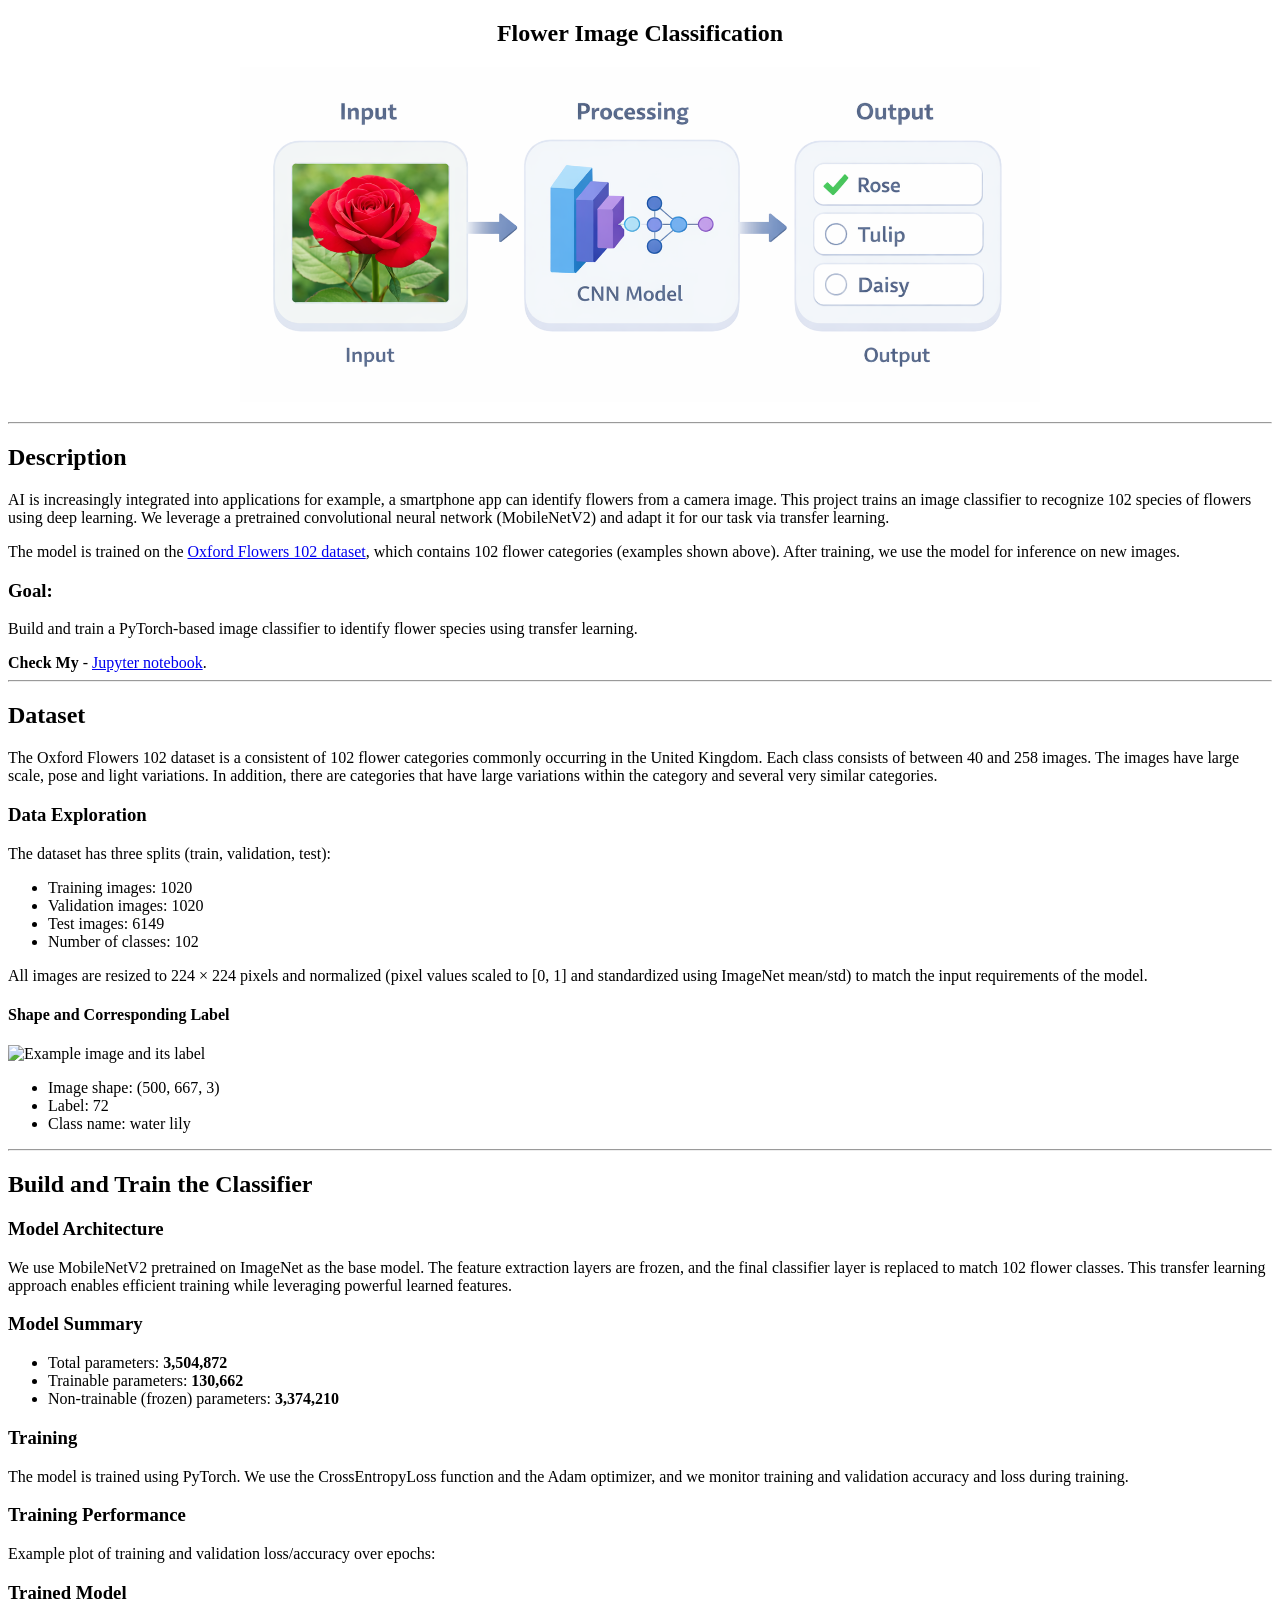
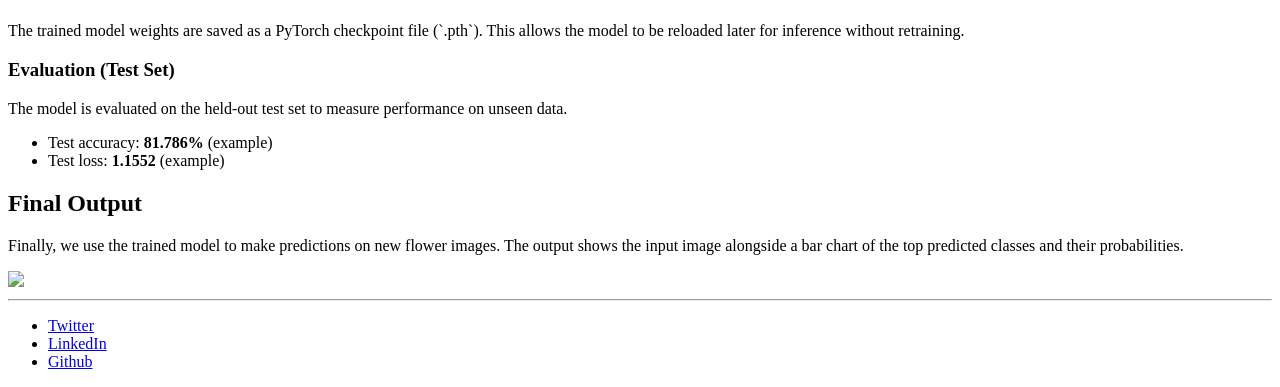
==== flower_image_classification.html @ 29960a08 "refactor: reorganize project structure and standardize naming" ====
<!DOCTYPE HTML>
<!--
	Story by HTML5 UP
	html5up.net | @ajlkn
	Free for personal and commercial use under the CCA 3.0 license (html5up.net/license)

	Note: Only needed for demo purposes. Delete for production sites.
-->
<html>
	<head>
		<title>Image Classifier</title>
		<meta charset="utf-8" />
		<meta name="viewport" content="width=device-width, initial-scale=1, user-scalable=no" />
		<link rel="stylesheet" href="assets/css/main.css" />
		<noscript><link rel="stylesheet" href="assets/css/noscript.css" /></noscript>
	</head>
	<body class="is-preload">



				<!-- Additional Elements -->
					<section class="wrapper style1 align-left">
						<div class="inner">
							<header class="major">

								<h2 align="center"><strong>Flower Image Classification</strong></h2>

								<p align="center">
									<img src="images/flower_classifier.png" 
										alt="Flower Classification Diagram" 
										width="800">
								</p>

							</header>

							<hr />
								<!-- Heading -->
								 <section>
									<section>
										<div class="content">

											<h2> <strong>Description</strong></h2>
											 <p>
												AI is increasingly integrated into applications for example, a smartphone app can identify flowers from a camera image. This project trains an image classifier to recognize 102 species of flowers using deep learning. We leverage a pretrained convolutional neural network (MobileNetV2) and adapt it for our task via transfer learning.
												</p>

												<p>
												The model is trained on the <a href="https://docs.pytorch.org/vision/main/generated/torchvision.datasets.Flowers102.html">Oxford Flowers 102 dataset</a>,
												which contains 102 flower categories (examples shown above). After training, we use the model for inference on new images.
												</p>
											

								
								<h3><b>Goal:</b></h3>
            						<p>Build and train a PyTorch-based image classifier to identify flower species using transfer learning.</p>

				
								<b> Check My </b> - 
								<a href="flower_image_classification.html"> Jupyter notebook</a>.

								<hr />

								<header>
									
									<h2> <b> Dataset </b></h2>
								</header>
								<p>
									The Oxford Flowers 102 dataset is a consistent of 102 flower categories commonly occurring in the United Kingdom. Each class consists of between 40 and 258 images. The images have large scale, pose and light variations. In addition, there are categories that have large variations within the category and several very similar categories.
							    </p>

								<header>
								<h3><b>Data Exploration</b></h3>
								</header>
								<p>The dataset has three splits (train, validation, test):</p>
								<ul>
								<li>Training images: 1020</li>
								<li>Validation images: 1020</li>
								<li>Test images: 6149</li>
								<li>Number of classes: 102</li>
								</ul>
								<p>
								All images are resized to 224 × 224 pixels and normalized (pixel values scaled to [0, 1]
								and standardized using ImageNet mean/std) to match the input requirements of the model.
								</p>
								
								<header>
								<h4><b>Shape and Corresponding Label</b></h4>
								</header>
								<p><img src="ml_project/flower_image_classification/assets/shape_and_label.png" alt="Example image and its label" width="400"></p>
								<ul>
								<li>Image shape: (500, 667, 3)</li>
								<li>Label: 72</li>
								<li>Class name: water lily</li>
								</ul>
								<hr />

								<header>
								<h2><b>Build and Train the Classifier</b></h2>
								</header>
								<header>
								<h3><b>Model Architecture</b></h3>
								</header>
								<p>
								We use MobileNetV2 pretrained on ImageNet as the base model. The feature extraction layers are frozen,
								and the final classifier layer is replaced to match 102 flower classes. This transfer learning approach
								enables efficient training while leveraging powerful learned features.
								</p>
								<h3><b>Model Summary</b></h3>
								<ul>
								<li>Total parameters: <b>3,504,872</b></li>
								<li>Trainable parameters: <b>130,662</b></li>
								<li>Non-trainable (frozen) parameters: <b>3,374,210</b></li>
								</ul>


								<h3><b>Training</b></h3>
								<p>
								The model is trained using PyTorch. We use the CrossEntropyLoss function and the Adam optimizer,
								and we monitor training and validation accuracy and loss during training.
								</p>

								<h3><b>Training Performance</b></h3>
								<p>Example plot of training and validation loss/accuracy over epochs:</p>

								<h3><b>Trained Model</b></h3>
								<p>
								The trained model weights are saved as a PyTorch checkpoint file (`.pth`). This allows the model to
								be reloaded later for inference without retraining.
								</p>

								<h3><b>Evaluation (Test Set)</b></h3>
								<p>
								The model is evaluated on the held-out test set to measure performance on unseen data.
								</p>
								<ul>

								<li>Test accuracy: <b>81.786%</b> (example)</li>
								<li>Test loss: <b>1.1552</b> (example)</li>
								</ul>


								<header>
								<h2><b>Final Output</b></h2>
								</header>
								<p>
								Finally, we use the trained model to make predictions on new flower images.
								The output shows the input image alongside a bar chart of the top predicted classes and their probabilities.
								</p>
								<img src='images/predictions_grid.png' width=1000px>
							    <hr />
									

				<!-- Footer -->
				<footer class="wrapper style1 align-center">
					<div class="inner">
						<ul class="icons">
							<li><a href="https://twitter.com/iam_mak_"  class="icon brands style2 fa-twitter"><span class="label">Twitter</span></a></li>
							<li><a href="https://www.linkedin.com/in/iam-mak/" class="icon brands style2 fa-linkedin"><span class="label">LinkedIn</span></a></li>
							<li><a href="https://github.com/Iam-Mak" class="icon brands style2 fa-github"><span class="label">Github</span></a></li>
						</ul>
						
					</div>
				</footer>

			</div>

		<!-- Scripts -->
			<script src="assets/js/jquery.min.js"></script>
			<script src="assets/js/jquery.scrollex.min.js"></script>
			<script src="assets/js/jquery.scrolly.min.js"></script>
			<script src="assets/js/browser.min.js"></script>
			<script src="assets/js/breakpoints.min.js"></script>
			<script src="assets/js/util.js"></script>
			<script src="assets/js/main.js"></script>

		<!-- Note: Only needed for demo purposes. Delete for production sites. -->
			<script src="assets/js/demo.js"></script>

	</body>
</html>
---- assets/css/main.css ----
@import url(fontawesome-all.min.css);
@import url("https://fonts.googleapis.com/css?family=Source+Sans+Pro:300,300i,400,400i");

/*
	Story by HTML5 UP
	html5up.net | @ajlkn
	Free for personal and commercial use under the CCA 3.0 license (html5up.net/license)
*/

html, body, div, span, applet, object,
iframe, h1, h2, h3, h4, h5, h6, p, blockquote,
pre, a, abbr, acronym, address, big, cite,
code, del, dfn, em, img, ins, kbd, q, s, samp,
small, strike, strong, sub, sup, tt, var, b,
u, i, center, dl, dt, dd, ol, ul, li, fieldset,
form, label, legend, table, caption, tbody,
tfoot, thead, tr, th, td, article, aside,
canvas, details, embed, figure, figcaption,
footer, header, hgroup, menu, nav, output, ruby,
section, summary, time, mark, audio, video {
	margin: 0;
	padding: 0;
	border: 0;
	font-size: 100%;
	font: inherit;
	vertical-align: baseline;}

article, aside, details, figcaption, figure,
footer, header, hgroup, menu, nav, section {
	display: block;}

body {
	line-height: 1;
}

ol, ul {
	list-style: none;
}

blockquote, q {
	quotes: none;
}

	blockquote:before, blockquote:after, q:before, q:after {
		content: '';
		content: none;
	}

table {
	border-collapse: collapse;
	border-spacing: 0;
}

body {
	-webkit-text-size-adjust: none;
}

mark {
	background-color: transparent;
	color: inherit;
}

input::-moz-focus-inner {
	border: 0;
	padding: 0;
}

input, select, textarea {
	-moz-appearance: none;
	-webkit-appearance: none;
	-ms-appearance: none;
	appearance: none;
}

/* Basic */

	@-ms-viewport {
		width: device-width;
	}

	body {
		-ms-overflow-style: scrollbar;
	}

	@media screen and (max-width: 480px) {

		html, body {
			min-width: 320px;
		}

	}

	html {
		box-sizing: border-box;
	}

	*, *:before, *:after {
		box-sizing: inherit;
	}

	body {
		background: #ffffff;
	}

		body.is-preload *, body.is-preload *:before, body.is-preload *:after {
			-moz-animation: none !important;
			-webkit-animation: none !important;
			-ms-animation: none !important;
			animation: none !important;
			-moz-transition: none !important;
			-webkit-transition: none !important;
			-ms-transition: none !important;
			transition: none !important;
		}

/* Type */

	html {
		font-size: 18pt;
	}

		@media screen and (max-width: 1680px) {

			html {
				font-size: 14pt;
			}

		}

		@media screen and (max-width: 1280px) {

			html {
				font-size: 12pt;
			}

		}

		@media screen and (max-width: 736px) {

			html {
				font-size: 11pt;
			}

		}

		@media screen and (max-width: 360px) {

			html {
				font-size: 10pt;
			}

		}

	body {
		background-color: #ffffff;
		color: #000000;
	}

	body, input, select, textarea {
		font-family: "Source Sans Pro", Helvetica, sans-serif;
		font-size: 1rem;
		font-weight: 300;
		line-height: 1.65;
	}

	a {
		-moz-transition: color 0.2s ease-in-out;
		-webkit-transition: color 0.2s ease-in-out;
		-ms-transition: color 0.2s ease-in-out;
		transition: color 0.2s ease-in-out;
		text-decoration: underline;
	}

		a:hover {
			text-decoration: none;
		}

	strong, b {
		font-weight: 400;
	}

	em, i {
		font-style: italic;
	}

	p {
		margin: 0 0 2rem 0;
	}

		p.major {
			font-size: 1.25rem;
		}

	h1, h2, h3, h4, h5, h6 {
		font-weight: 300;
		line-height: 1.375;
		letter-spacing: -0.05em;
		margin: 0 0 1rem 0;
	}

		h1 a, h2 a, h3 a, h4 a, h5 a, h6 a {
			color: inherit;
			text-decoration: none;
		}

	h1 {
		font-size: 3.5rem;
		line-height: 1.2;
	}

	h2 {
		font-size: 2.25rem;
	}

	h3 {
		font-size: 1.5rem;
	}

	h4 {
		font-size: 1.1rem;
	}

	h5 {
		font-size: 0.9rem;
	}

	h6 {
		font-size: 0.7rem;
	}

	sub {
		font-size: 0.8rem;
		position: relative;
		top: 0.5rem;
	}

	sup {
		font-size: 0.8rem;
		position: relative;
		top: -0.5rem;
	}

	blockquote {
		border-left: solid 4px;
		font-style: italic;
		margin: 0 0 2rem 0;
		padding: 0.5rem 0 0.5rem 2rem;
	}

	code {
		border-radius: 4px;
		font-family: "Courier New", monospace;
		font-size: 0.9em;
		margin: 0 0.25rem;
		padding: 0.25rem 0.325rem;
	}

	pre {
		-webkit-overflow-scrolling: touch;
		font-family: "Courier New", monospace;
		font-size: 0.9em;
		margin: 0 0 2rem 0;
	}

		pre code {
			display: block;
			line-height: 1.5;
			padding: 0.75rem 1rem;
			overflow-x: auto;
		}

	hr {
		border: 0;
		border-bottom: solid 1px;
		margin: 2.5rem 0;
	}

		hr.major {
			margin: 3.5rem 0;
		}

	.align-left {
		text-align: left;
	}

	.align-center {
		text-align: center;
	}

	.align-right {
		text-align: right;
	}

	@media screen and (max-width: 736px) {

		p.major {
			font-size: 1.1rem;
		}

		h1 {
			font-size: 2.5rem;
		}

		h2 {
			font-size: 2rem;
		}

		h3 {
			font-size: 1.25rem;
		}

		h4 {
			font-size: 1rem;
		}

	}

	input, select, textarea {
		color: #000000;
	}

	a {
		color: #000000;
	}

		a:hover {
			color: #47D3E5;
		}

	strong, b {
		color: #000000;
	}

	h1, h2, h3, h4, h5, h6 {
		color: #000000;
	}

	blockquote {
		border-left-color: rgba(0, 0, 0, 0.2);
	}

	code {
		background: rgba(0, 0, 0, 0.05);
		border-color: rgba(0, 0, 0, 0.2);
	}

	hr {
		border-bottom-color: rgba(0, 0, 0, 0.2);
	}

/* Row */

	.row {
		display: flex;
		flex-wrap: wrap;
		box-sizing: border-box;
		align-items: stretch;
	}

		.row > * {
			box-sizing: border-box;
		}

		.row.gtr-uniform > * > :last-child {
			margin-bottom: 0;
		}

		.row.aln-left {
			justify-content: flex-start;
		}

		.row.aln-center {
			justify-content: center;
		}

		.row.aln-right {
			justify-content: flex-end;
		}

		.row.aln-top {
			align-items: flex-start;
		}

		.row.aln-middle {
			align-items: center;
		}

		.row.aln-bottom {
			align-items: flex-end;
		}

		.row > .imp {
			order: -1;
		}

		.row > .col-1 {
			width: 8.33333%;
		}

		.row > .off-1 {
			margin-left: 8.33333%;
		}

		.row > .col-2 {
			width: 16.66667%;
		}

		.row > .off-2 {
			margin-left: 16.66667%;
		}

		.row > .col-3 {
			width: 25%;
		}

		.row > .off-3 {
			margin-left: 25%;
		}

		.row > .col-4 {
			width: 33.33333%;
		}

		.row > .off-4 {
			margin-left: 33.33333%;
		}

		.row > .col-5 {
			width: 41.66667%;
		}

		.row > .off-5 {
			margin-left: 41.66667%;
		}

		.row > .col-6 {
			width: 50%;
		}

		.row > .off-6 {
			margin-left: 50%;
		}

		.row > .col-7 {
			width: 58.33333%;
		}

		.row > .off-7 {
			margin-left: 58.33333%;
		}

		.row > .col-8 {
			width: 66.66667%;
		}

		.row > .off-8 {
			margin-left: 66.66667%;
		}

		.row > .col-9 {
			width: 75%;
		}

		.row > .off-9 {
			margin-left: 75%;
		}

		.row > .col-10 {
			width: 83.33333%;
		}

		.row > .off-10 {
			margin-left: 83.33333%;
		}

		.row > .col-11 {
			width: 91.66667%;
		}

		.row > .off-11 {
			margin-left: 91.66667%;
		}

		.row > .col-12 {
			width: 100%;
		}

		.row > .off-12 {
			margin-left: 100%;
		}

		.row.gtr-0 {
			margin-top: 0;
			margin-left: 0rem;
		}

			.row.gtr-0 > * {
				padding: 0 0 0 0rem;
			}

			.row.gtr-0.gtr-uniform {
				margin-top: 0rem;
			}

				.row.gtr-0.gtr-uniform > * {
					padding-top: 0rem;
				}

		.row.gtr-25 {
			margin-top: 0;
			margin-left: -0.5rem;
		}

			.row.gtr-25 > * {
				padding: 0 0 0 0.5rem;
			}

			.row.gtr-25.gtr-uniform {
				margin-top: -0.5rem;
			}

				.row.gtr-25.gtr-uniform > * {
					padding-top: 0.5rem;
				}

		.row.gtr-50 {
			margin-top: 0;
			margin-left: -1rem;
		}

			.row.gtr-50 > * {
				padding: 0 0 0 1rem;
			}

			.row.gtr-50.gtr-uniform {
				margin-top: -1rem;
			}

				.row.gtr-50.gtr-uniform > * {
					padding-top: 1rem;
				}

		.row {
			margin-top: 0;
			margin-left: -2rem;
		}

			.row > * {
				padding: 0 0 0 2rem;
			}

			.row.gtr-uniform {
				margin-top: -2rem;
			}

				.row.gtr-uniform > * {
					padding-top: 2rem;
				}

		.row.gtr-150 {
			margin-top: 0;
			margin-left: -3rem;
		}

			.row.gtr-150 > * {
				padding: 0 0 0 3rem;
			}

			.row.gtr-150.gtr-uniform {
				margin-top: -3rem;
			}

				.row.gtr-150.gtr-uniform > * {
					padding-top: 3rem;
				}

		.row.gtr-200 {
			margin-top: 0;
			margin-left: -4rem;
		}

			.row.gtr-200 > * {
				padding: 0 0 0 4rem;
			}

			.row.gtr-200.gtr-uniform {
				margin-top: -4rem;
			}

				.row.gtr-200.gtr-uniform > * {
					padding-top: 4rem;
				}

		@media screen and (max-width: 1680px) {

			.row {
				display: flex;
				flex-wrap: wrap;
				box-sizing: border-box;
				align-items: stretch;
			}

				.row > * {
					box-sizing: border-box;
				}

				.row.gtr-uniform > * > :last-child {
					margin-bottom: 0;
				}

				.row.aln-left {
					justify-content: flex-start;
				}

				.row.aln-center {
					justify-content: center;
				}

				.row.aln-right {
					justify-content: flex-end;
				}

				.row.aln-top {
					align-items: flex-start;
				}

				.row.aln-middle {
					align-items: center;
				}

				.row.aln-bottom {
					align-items: flex-end;
				}

				.row > .imp-xlarge {
					order: -1;
				}

				.row > .col-1-xlarge {
					width: 8.33333%;
				}

				.row > .off-1-xlarge {
					margin-left: 8.33333%;
				}

				.row > .col-2-xlarge {
					width: 16.66667%;
				}

				.row > .off-2-xlarge {
					margin-left: 16.66667%;
				}

				.row > .col-3-xlarge {
					width: 25%;
				}

				.row > .off-3-xlarge {
					margin-left: 25%;
				}

				.row > .col-4-xlarge {
					width: 33.33333%;
				}

				.row > .off-4-xlarge {
					margin-left: 33.33333%;
				}

				.row > .col-5-xlarge {
					width: 41.66667%;
				}

				.row > .off-5-xlarge {
					margin-left: 41.66667%;
				}

				.row > .col-6-xlarge {
					width: 50%;
				}

				.row > .off-6-xlarge {
					margin-left: 50%;
				}

				.row > .col-7-xlarge {
					width: 58.33333%;
				}

				.row > .off-7-xlarge {
					margin-left: 58.33333%;
				}

				.row > .col-8-xlarge {
					width: 66.66667%;
				}

				.row > .off-8-xlarge {
					margin-left: 66.66667%;
				}

				.row > .col-9-xlarge {
					width: 75%;
				}

				.row > .off-9-xlarge {
					margin-left: 75%;
				}

				.row > .col-10-xlarge {
					width: 83.33333%;
				}

				.row > .off-10-xlarge {
					margin-left: 83.33333%;
				}

				.row > .col-11-xlarge {
					width: 91.66667%;
				}

				.row > .off-11-xlarge {
					margin-left: 91.66667%;
				}

				.row > .col-12-xlarge {
					width: 100%;
				}

				.row > .off-12-xlarge {
					margin-left: 100%;
				}

				.row.gtr-0 {
					margin-top: 0;
					margin-left: 0rem;
				}

					.row.gtr-0 > * {
						padding: 0 0 0 0rem;
					}

					.row.gtr-0.gtr-uniform {
						margin-top: 0rem;
					}

						.row.gtr-0.gtr-uniform > * {
							padding-top: 0rem;
						}

				.row.gtr-25 {
					margin-top: 0;
					margin-left: -0.5rem;
				}

					.row.gtr-25 > * {
						padding: 0 0 0 0.5rem;
					}

					.row.gtr-25.gtr-uniform {
						margin-top: -0.5rem;
					}

						.row.gtr-25.gtr-uniform > * {
							padding-top: 0.5rem;
						}

				.row.gtr-50 {
					margin-top: 0;
					margin-left: -1rem;
				}

					.row.gtr-50 > * {
						padding: 0 0 0 1rem;
					}

					.row.gtr-50.gtr-uniform {
						margin-top: -1rem;
					}

						.row.gtr-50.gtr-uniform > * {
							padding-top: 1rem;
						}

				.row {
					margin-top: 0;
					margin-left: -2rem;
				}

					.row > * {
						padding: 0 0 0 2rem;
					}

					.row.gtr-uniform {
						margin-top: -2rem;
					}

						.row.gtr-uniform > * {
							padding-top: 2rem;
						}

				.row.gtr-150 {
					margin-top: 0;
					margin-left: -3rem;
				}

					.row.gtr-150 > * {
						padding: 0 0 0 3rem;
					}

					.row.gtr-150.gtr-uniform {
						margin-top: -3rem;
					}

						.row.gtr-150.gtr-uniform > * {
							padding-top: 3rem;
						}

				.row.gtr-200 {
					margin-top: 0;
					margin-left: -4rem;
				}

					.row.gtr-200 > * {
						padding: 0 0 0 4rem;
					}

					.row.gtr-200.gtr-uniform {
						margin-top: -4rem;
					}

						.row.gtr-200.gtr-uniform > * {
							padding-top: 4rem;
						}

		}

		@media screen and (max-width: 1280px) {

			.row {
				display: flex;
				flex-wrap: wrap;
				box-sizing: border-box;
				align-items: stretch;
			}

				.row > * {
					box-sizing: border-box;
				}

				.row.gtr-uniform > * > :last-child {
					margin-bottom: 0;
				}

				.row.aln-left {
					justify-content: flex-start;
				}

				.row.aln-center {
					justify-content: center;
				}

				.row.aln-right {
					justify-content: flex-end;
				}

				.row.aln-top {
					align-items: flex-start;
				}

				.row.aln-middle {
					align-items: center;
				}

				.row.aln-bottom {
					align-items: flex-end;
				}

				.row > .imp-large {
					order: -1;
				}

				.row > .col-1-large {
					width: 8.33333%;
				}

				.row > .off-1-large {
					margin-left: 8.33333%;
				}

				.row > .col-2-large {
					width: 16.66667%;
				}

				.row > .off-2-large {
					margin-left: 16.66667%;
				}

				.row > .col-3-large {
					width: 25%;
				}

				.row > .off-3-large {
					margin-left: 25%;
				}

				.row > .col-4-large {
					width: 33.33333%;
				}

				.row > .off-4-large {
					margin-left: 33.33333%;
				}

				.row > .col-5-large {
					width: 41.66667%;
				}

				.row > .off-5-large {
					margin-left: 41.66667%;
				}

				.row > .col-6-large {
					width: 50%;
				}

				.row > .off-6-large {
					margin-left: 50%;
				}

				.row > .col-7-large {
					width: 58.33333%;
				}

				.row > .off-7-large {
					margin-left: 58.33333%;
				}

				.row > .col-8-large {
					width: 66.66667%;
				}

				.row > .off-8-large {
					margin-left: 66.66667%;
				}

				.row > .col-9-large {
					width: 75%;
				}

				.row > .off-9-large {
					margin-left: 75%;
				}

				.row > .col-10-large {
					width: 83.33333%;
				}

				.row > .off-10-large {
					margin-left: 83.33333%;
				}

				.row > .col-11-large {
					width: 91.66667%;
				}

				.row > .off-11-large {
					margin-left: 91.66667%;
				}

				.row > .col-12-large {
					width: 100%;
				}

				.row > .off-12-large {
					margin-left: 100%;
				}

				.row.gtr-0 {
					margin-top: 0;
					margin-left: 0rem;
				}

					.row.gtr-0 > * {
						padding: 0 0 0 0rem;
					}

					.row.gtr-0.gtr-uniform {
						margin-top: 0rem;
					}

						.row.gtr-0.gtr-uniform > * {
							padding-top: 0rem;
						}

				.row.gtr-25 {
					margin-top: 0;
					margin-left: -0.5rem;
				}

					.row.gtr-25 > * {
						padding: 0 0 0 0.5rem;
					}

					.row.gtr-25.gtr-uniform {
						margin-top: -0.5rem;
					}

						.row.gtr-25.gtr-uniform > * {
							padding-top: 0.5rem;
						}

				.row.gtr-50 {
					margin-top: 0;
					margin-left: -1rem;
				}

					.row.gtr-50 > * {
						padding: 0 0 0 1rem;
					}

					.row.gtr-50.gtr-uniform {
						margin-top: -1rem;
					}

						.row.gtr-50.gtr-uniform > * {
							padding-top: 1rem;
						}

				.row {
					margin-top: 0;
					margin-left: -2rem;
				}

					.row > * {
						padding: 0 0 0 2rem;
					}

					.row.gtr-uniform {
						margin-top: -2rem;
					}

						.row.gtr-uniform > * {
							padding-top: 2rem;
						}

				.row.gtr-150 {
					margin-top: 0;
					margin-left: -3rem;
				}

					.row.gtr-150 > * {
						padding: 0 0 0 3rem;
					}

					.row.gtr-150.gtr-uniform {
						margin-top: -3rem;
					}

						.row.gtr-150.gtr-uniform > * {
							padding-top: 3rem;
						}

				.row.gtr-200 {
					margin-top: 0;
					margin-left: -4rem;
				}

					.row.gtr-200 > * {
						padding: 0 0 0 4rem;
					}

					.row.gtr-200.gtr-uniform {
						margin-top: -4rem;
					}

						.row.gtr-200.gtr-uniform > * {
							padding-top: 4rem;
						}

		}

		@media screen and (max-width: 980px) {

			.row {
				display: flex;
				flex-wrap: wrap;
				box-sizing: border-box;
				align-items: stretch;
			}

				.row > * {
					box-sizing: border-box;
				}

				.row.gtr-uniform > * > :last-child {
					margin-bottom: 0;
				}

				.row.aln-left {
					justify-content: flex-start;
				}

				.row.aln-center {
					justify-content: center;
				}

				.row.aln-right {
					justify-content: flex-end;
				}

				.row.aln-top {
					align-items: flex-start;
				}

				.row.aln-middle {
					align-items: center;
				}

				.row.aln-bottom {
					align-items: flex-end;
				}

				.row > .imp-medium {
					order: -1;
				}

				.row > .col-1-medium {
					width: 8.33333%;
				}

				.row > .off-1-medium {
					margin-left: 8.33333%;
				}

				.row > .col-2-medium {
					width: 16.66667%;
				}

				.row > .off-2-medium {
					margin-left: 16.66667%;
				}

				.row > .col-3-medium {
					width: 25%;
				}

				.row > .off-3-medium {
					margin-left: 25%;
				}

				.row > .col-4-medium {
					width: 33.33333%;
				}

				.row > .off-4-medium {
					margin-left: 33.33333%;
				}

				.row > .col-5-medium {
					width: 41.66667%;
				}

				.row > .off-5-medium {
					margin-left: 41.66667%;
				}

				.row > .col-6-medium {
					width: 50%;
				}

				.row > .off-6-medium {
					margin-left: 50%;
				}

				.row > .col-7-medium {
					width: 58.33333%;
				}

				.row > .off-7-medium {
					margin-left: 58.33333%;
				}

				.row > .col-8-medium {
					width: 66.66667%;
				}

				.row > .off-8-medium {
					margin-left: 66.66667%;
				}

				.row > .col-9-medium {
					width: 75%;
				}

				.row > .off-9-medium {
					margin-left: 75%;
				}

				.row > .col-10-medium {
					width: 83.33333%;
				}

				.row > .off-10-medium {
					margin-left: 83.33333%;
				}

				.row > .col-11-medium {
					width: 91.66667%;
				}

				.row > .off-11-medium {
					margin-left: 91.66667%;
				}

				.row > .col-12-medium {
					width: 100%;
				}

				.row > .off-12-medium {
					margin-left: 100%;
				}

				.row.gtr-0 {
					margin-top: 0;
					margin-left: 0rem;
				}

					.row.gtr-0 > * {
						padding: 0 0 0 0rem;
					}

					.row.gtr-0.gtr-uniform {
						margin-top: 0rem;
					}

						.row.gtr-0.gtr-uniform > * {
							padding-top: 0rem;
						}

				.row.gtr-25 {
					margin-top: 0;
					margin-left: -0.5rem;
				}

					.row.gtr-25 > * {
						padding: 0 0 0 0.5rem;
					}

					.row.gtr-25.gtr-uniform {
						margin-top: -0.5rem;
					}

						.row.gtr-25.gtr-uniform > * {
							padding-top: 0.5rem;
						}

				.row.gtr-50 {
					margin-top: 0;
					margin-left: -1rem;
				}

					.row.gtr-50 > * {
						padding: 0 0 0 1rem;
					}

					.row.gtr-50.gtr-uniform {
						margin-top: -1rem;
					}

						.row.gtr-50.gtr-uniform > * {
							padding-top: 1rem;
						}

				.row {
					margin-top: 0;
					margin-left: -2rem;
				}

					.row > * {
						padding: 0 0 0 2rem;
					}

					.row.gtr-uniform {
						margin-top: -2rem;
					}

						.row.gtr-uniform > * {
							padding-top: 2rem;
						}

				.row.gtr-150 {
					margin-top: 0;
					margin-left: -3rem;
				}

					.row.gtr-150 > * {
						padding: 0 0 0 3rem;
					}

					.row.gtr-150.gtr-uniform {
						margin-top: -3rem;
					}

						.row.gtr-150.gtr-uniform > * {
							padding-top: 3rem;
						}

				.row.gtr-200 {
					margin-top: 0;
					margin-left: -4rem;
				}

					.row.gtr-200 > * {
						padding: 0 0 0 4rem;
					}

					.row.gtr-200.gtr-uniform {
						margin-top: -4rem;
					}

						.row.gtr-200.gtr-uniform > * {
							padding-top: 4rem;
						}

		}

		@media screen and (max-width: 736px) {

			.row {
				display: flex;
				flex-wrap: wrap;
				box-sizing: border-box;
				align-items: stretch;
			}

				.row > * {
					box-sizing: border-box;
				}

				.row.gtr-uniform > * > :last-child {
					margin-bottom: 0;
				}

				.row.aln-left {
					justify-content: flex-start;
				}

				.row.aln-center {
					justify-content: center;
				}

				.row.aln-right {
					justify-content: flex-end;
				}

				.row.aln-top {
					align-items: flex-start;
				}

				.row.aln-middle {
					align-items: center;
				}

				.row.aln-bottom {
					align-items: flex-end;
				}

				.row > .imp-small {
					order: -1;
				}

				.row > .col-1-small {
					width: 8.33333%;
				}

				.row > .off-1-small {
					margin-left: 8.33333%;
				}

				.row > .col-2-small {
					width: 16.66667%;
				}

				.row > .off-2-small {
					margin-left: 16.66667%;
				}

				.row > .col-3-small {
					width: 25%;
				}

				.row > .off-3-small {
					margin-left: 25%;
				}

				.row > .col-4-small {
					width: 33.33333%;
				}

				.row > .off-4-small {
					margin-left: 33.33333%;
				}

				.row > .col-5-small {
					width: 41.66667%;
				}

				.row > .off-5-small {
					margin-left: 41.66667%;
				}

				.row > .col-6-small {
					width: 50%;
				}

				.row > .off-6-small {
					margin-left: 50%;
				}

				.row > .col-7-small {
					width: 58.33333%;
				}

				.row > .off-7-small {
					margin-left: 58.33333%;
				}

				.row > .col-8-small {
					width: 66.66667%;
				}

				.row > .off-8-small {
					margin-left: 66.66667%;
				}

				.row > .col-9-small {
					width: 75%;
				}

				.row > .off-9-small {
					margin-left: 75%;
				}

				.row > .col-10-small {
					width: 83.33333%;
				}

				.row > .off-10-small {
					margin-left: 83.33333%;
				}

				.row > .col-11-small {
					width: 91.66667%;
				}

				.row > .off-11-small {
					margin-left: 91.66667%;
				}

				.row > .col-12-small {
					width: 100%;
				}

				.row > .off-12-small {
					margin-left: 100%;
				}

				.row.gtr-0 {
					margin-top: 0;
					margin-left: 0rem;
				}

					.row.gtr-0 > * {
						padding: 0 0 0 0rem;
					}

					.row.gtr-0.gtr-uniform {
						margin-top: 0rem;
					}

						.row.gtr-0.gtr-uniform > * {
							padding-top: 0rem;
						}

				.row.gtr-25 {
					margin-top: 0;
					margin-left: -0.5rem;
				}

					.row.gtr-25 > * {
						padding: 0 0 0 0.5rem;
					}

					.row.gtr-25.gtr-uniform {
						margin-top: -0.5rem;
					}

						.row.gtr-25.gtr-uniform > * {
							padding-top: 0.5rem;
						}

				.row.gtr-50 {
					margin-top: 0;
					margin-left: -1rem;
				}

					.row.gtr-50 > * {
						padding: 0 0 0 1rem;
					}

					.row.gtr-50.gtr-uniform {
						margin-top: -1rem;
					}

						.row.gtr-50.gtr-uniform > * {
							padding-top: 1rem;
						}

				.row {
					margin-top: 0;
					margin-left: -2rem;
				}

					.row > * {
						padding: 0 0 0 2rem;
					}

					.row.gtr-uniform {
						margin-top: -2rem;
					}

						.row.gtr-uniform > * {
							padding-top: 2rem;
						}

				.row.gtr-150 {
					margin-top: 0;
					margin-left: -3rem;
				}

					.row.gtr-150 > * {
						padding: 0 0 0 3rem;
					}

					.row.gtr-150.gtr-uniform {
						margin-top: -3rem;
					}

						.row.gtr-150.gtr-uniform > * {
							padding-top: 3rem;
						}

				.row.gtr-200 {
					margin-top: 0;
					margin-left: -4rem;
				}

					.row.gtr-200 > * {
						padding: 0 0 0 4rem;
					}

					.row.gtr-200.gtr-uniform {
						margin-top: -4rem;
					}

						.row.gtr-200.gtr-uniform > * {
							padding-top: 4rem;
						}

		}

		@media screen and (max-width: 480px) {

			.row {
				display: flex;
				flex-wrap: wrap;
				box-sizing: border-box;
				align-items: stretch;
			}

				.row > * {
					box-sizing: border-box;
				}

				.row.gtr-uniform > * > :last-child {
					margin-bottom: 0;
				}

				.row.aln-left {
					justify-content: flex-start;
				}

				.row.aln-center {
					justify-content: center;
				}

				.row.aln-right {
					justify-content: flex-end;
				}

				.row.aln-top {
					align-items: flex-start;
				}

				.row.aln-middle {
					align-items: center;
				}

				.row.aln-bottom {
					align-items: flex-end;
				}

				.row > .imp-xsmall {
					order: -1;
				}

				.row > .col-1-xsmall {
					width: 8.33333%;
				}

				.row > .off-1-xsmall {
					margin-left: 8.33333%;
				}

				.row > .col-2-xsmall {
					width: 16.66667%;
				}

				.row > .off-2-xsmall {
					margin-left: 16.66667%;
				}

				.row > .col-3-xsmall {
					width: 25%;
				}

				.row > .off-3-xsmall {
					margin-left: 25%;
				}

				.row > .col-4-xsmall {
					width: 33.33333%;
				}

				.row > .off-4-xsmall {
					margin-left: 33.33333%;
				}

				.row > .col-5-xsmall {
					width: 41.66667%;
				}

				.row > .off-5-xsmall {
					margin-left: 41.66667%;
				}

				.row > .col-6-xsmall {
					width: 50%;
				}

				.row > .off-6-xsmall {
					margin-left: 50%;
				}

				.row > .col-7-xsmall {
					width: 58.33333%;
				}

				.row > .off-7-xsmall {
					margin-left: 58.33333%;
				}

				.row > .col-8-xsmall {
					width: 66.66667%;
				}

				.row > .off-8-xsmall {
					margin-left: 66.66667%;
				}

				.row > .col-9-xsmall {
					width: 75%;
				}

				.row > .off-9-xsmall {
					margin-left: 75%;
				}

				.row > .col-10-xsmall {
					width: 83.33333%;
				}

				.row > .off-10-xsmall {
					margin-left: 83.33333%;
				}

				.row > .col-11-xsmall {
					width: 91.66667%;
				}

				.row > .off-11-xsmall {
					margin-left: 91.66667%;
				}

				.row > .col-12-xsmall {
					width: 100%;
				}

				.row > .off-12-xsmall {
					margin-left: 100%;
				}

				.row.gtr-0 {
					margin-top: 0;
					margin-left: 0rem;
				}

					.row.gtr-0 > * {
						padding: 0 0 0 0rem;
					}

					.row.gtr-0.gtr-uniform {
						margin-top: 0rem;
					}

						.row.gtr-0.gtr-uniform > * {
							padding-top: 0rem;
						}

				.row.gtr-25 {
					margin-top: 0;
					margin-left: -0.5rem;
				}

					.row.gtr-25 > * {
						padding: 0 0 0 0.5rem;
					}

					.row.gtr-25.gtr-uniform {
						margin-top: -0.5rem;
					}

						.row.gtr-25.gtr-uniform > * {
							padding-top: 0.5rem;
						}

				.row.gtr-50 {
					margin-top: 0;
					margin-left: -1rem;
				}

					.row.gtr-50 > * {
						padding: 0 0 0 1rem;
					}

					.row.gtr-50.gtr-uniform {
						margin-top: -1rem;
					}

						.row.gtr-50.gtr-uniform > * {
							padding-top: 1rem;
						}

				.row {
					margin-top: 0;
					margin-left: -2rem;
				}

					.row > * {
						padding: 0 0 0 2rem;
					}

					.row.gtr-uniform {
						margin-top: -2rem;
					}

						.row.gtr-uniform > * {
							padding-top: 2rem;
						}

				.row.gtr-150 {
					margin-top: 0;
					margin-left: -3rem;
				}

					.row.gtr-150 > * {
						padding: 0 0 0 3rem;
					}

					.row.gtr-150.gtr-uniform {
						margin-top: -3rem;
					}

						.row.gtr-150.gtr-uniform > * {
							padding-top: 3rem;
						}

				.row.gtr-200 {
					margin-top: 0;
					margin-left: -4rem;
				}

					.row.gtr-200 > * {
						padding: 0 0 0 4rem;
					}

					.row.gtr-200.gtr-uniform {
						margin-top: -4rem;
					}

						.row.gtr-200.gtr-uniform > * {
							padding-top: 4rem;
						}

		}

		@media screen and (max-width: 360px) {

			.row {
				display: flex;
				flex-wrap: wrap;
				box-sizing: border-box;
				align-items: stretch;
			}

				.row > * {
					box-sizing: border-box;
				}

				.row.gtr-uniform > * > :last-child {
					margin-bottom: 0;
				}

				.row.aln-left {
					justify-content: flex-start;
				}

				.row.aln-center {
					justify-content: center;
				}

				.row.aln-right {
					justify-content: flex-end;
				}

				.row.aln-top {
					align-items: flex-start;
				}

				.row.aln-middle {
					align-items: center;
				}

				.row.aln-bottom {
					align-items: flex-end;
				}

				.row > .imp-xxsmall {
					order: -1;
				}

				.row > .col-1-xxsmall {
					width: 8.33333%;
				}

				.row > .off-1-xxsmall {
					margin-left: 8.33333%;
				}

				.row > .col-2-xxsmall {
					width: 16.66667%;
				}

				.row > .off-2-xxsmall {
					margin-left: 16.66667%;
				}

				.row > .col-3-xxsmall {
					width: 25%;
				}

				.row > .off-3-xxsmall {
					margin-left: 25%;
				}

				.row > .col-4-xxsmall {
					width: 33.33333%;
				}

				.row > .off-4-xxsmall {
					margin-left: 33.33333%;
				}

				.row > .col-5-xxsmall {
					width: 41.66667%;
				}

				.row > .off-5-xxsmall {
					margin-left: 41.66667%;
				}

				.row > .col-6-xxsmall {
					width: 50%;
				}

				.row > .off-6-xxsmall {
					margin-left: 50%;
				}

				.row > .col-7-xxsmall {
					width: 58.33333%;
				}

				.row > .off-7-xxsmall {
					margin-left: 58.33333%;
				}

				.row > .col-8-xxsmall {
					width: 66.66667%;
				}

				.row > .off-8-xxsmall {
					margin-left: 66.66667%;
				}

				.row > .col-9-xxsmall {
					width: 75%;
				}

				.row > .off-9-xxsmall {
					margin-left: 75%;
				}

				.row > .col-10-xxsmall {
					width: 83.33333%;
				}

				.row > .off-10-xxsmall {
					margin-left: 83.33333%;
				}

				.row > .col-11-xxsmall {
					width: 91.66667%;
				}

				.row > .off-11-xxsmall {
					margin-left: 91.66667%;
				}

				.row > .col-12-xxsmall {
					width: 100%;
				}

				.row > .off-12-xxsmall {
					margin-left: 100%;
				}

				.row.gtr-0 {
					margin-top: 0;
					margin-left: 0rem;
				}

					.row.gtr-0 > * {
						padding: 0 0 0 0rem;
					}

					.row.gtr-0.gtr-uniform {
						margin-top: 0rem;
					}

						.row.gtr-0.gtr-uniform > * {
							padding-top: 0rem;
						}

				.row.gtr-25 {
					margin-top: 0;
					margin-left: -0.5rem;
				}

					.row.gtr-25 > * {
						padding: 0 0 0 0.5rem;
					}

					.row.gtr-25.gtr-uniform {
						margin-top: -0.5rem;
					}

						.row.gtr-25.gtr-uniform > * {
							padding-top: 0.5rem;
						}

				.row.gtr-50 {
					margin-top: 0;
					margin-left: -1rem;
				}

					.row.gtr-50 > * {
						padding: 0 0 0 1rem;
					}

					.row.gtr-50.gtr-uniform {
						margin-top: -1rem;
					}

						.row.gtr-50.gtr-uniform > * {
							padding-top: 1rem;
						}

				.row {
					margin-top: 0;
					margin-left: -2rem;
				}

					.row > * {
						padding: 0 0 0 2rem;
					}

					.row.gtr-uniform {
						margin-top: -2rem;
					}

						.row.gtr-uniform > * {
							padding-top: 2rem;
						}

				.row.gtr-150 {
					margin-top: 0;
					margin-left: -3rem;
				}

					.row.gtr-150 > * {
						padding: 0 0 0 3rem;
					}

					.row.gtr-150.gtr-uniform {
						margin-top: -3rem;
					}

						.row.gtr-150.gtr-uniform > * {
							padding-top: 3rem;
						}

				.row.gtr-200 {
					margin-top: 0;
					margin-left: -4rem;
				}

					.row.gtr-200 > * {
						padding: 0 0 0 4rem;
					}

					.row.gtr-200.gtr-uniform {
						margin-top: -4rem;
					}

						.row.gtr-200.gtr-uniform > * {
							padding-top: 4rem;
						}

		}

/* Box */

	.box {
		border-radius: 4px;
		border: solid 1px;
		margin-bottom: 2rem;
		padding: 1.5rem;
	}

		.box > :last-child,
		.box > :last-child > :last-child,
		.box > :last-child > :last-child > :last-child {
			margin-bottom: 0;
		}

		.box.alt {
			border: 0;
			border-radius: 0;
			padding: 0;
		}

	.box {
		border-color: rgba(0, 0, 0, 0.2);
	}

/* Button */

	input[type="submit"],
	input[type="reset"],
	input[type="button"],
	button,
	.button {
		-moz-appearance: none;
		-webkit-appearance: none;
		-ms-appearance: none;
		appearance: none;
		-moz-transition: background-color 0.2s ease-in-out, box-shadow 0.2s ease-in-out, color 0.2s ease-in-out;
		-webkit-transition: background-color 0.2s ease-in-out, box-shadow 0.2s ease-in-out, color 0.2s ease-in-out;
		-ms-transition: background-color 0.2s ease-in-out, box-shadow 0.2s ease-in-out, color 0.2s ease-in-out;
		transition: background-color 0.2s ease-in-out, box-shadow 0.2s ease-in-out, color 0.2s ease-in-out;
		border: 0;
		cursor: pointer;
		display: inline-block;
		font-weight: 400;
		letter-spacing: 0.125em;
		text-align: center;
		text-decoration: none;
		text-transform: uppercase;
		white-space: nowrap;
		font-size: 0.75rem;
		max-width: 20rem;
		height: 3.75em;
		line-height: 3.75em;
		border-radius: 3.75em;
		padding: 0 2.5em;
		text-overflow: ellipsis;
		overflow: hidden;
	}

		input[type="submit"].icon:before,
		input[type="reset"].icon:before,
		input[type="button"].icon:before,
		button.icon:before,
		.button.icon:before {
			margin-right: 0.5rem;
		}

		input[type="submit"].fit,
		input[type="reset"].fit,
		input[type="button"].fit,
		button.fit,
		.button.fit {
			width: 100%;
		}

		input[type="submit"].small,
		input[type="reset"].small,
		input[type="button"].small,
		button.small,
		.button.small {
			font-size: 0.6rem;
			height: 3.325em;
			line-height: 3.325em;
			border-radius: 3.325em;
			padding: 0 2em;
		}

		input[type="submit"].large,
		input[type="reset"].large,
		input[type="button"].large,
		button.large,
		.button.large {
			font-size: 0.8rem;
			height: 4em;
			line-height: 4em;
			border-radius: 4em;
			padding: 0 3em;
		}

		input[type="submit"].wide,
		input[type="reset"].wide,
		input[type="button"].wide,
		button.wide,
		.button.wide {
			min-width: 14em;
		}

		input[type="submit"].disabled, input[type="submit"]:disabled,
		input[type="reset"].disabled,
		input[type="reset"]:disabled,
		input[type="button"].disabled,
		input[type="button"]:disabled,
		button.disabled,
		button:disabled,
		.button.disabled,
		.button:disabled {
			pointer-events: none;
			opacity: 0.25;
		}

	input[type="submit"],
	input[type="reset"],
	input[type="button"],
	button,
	.button {
		background-color: transparent;
		box-shadow: inset 0 0 0 1px rgba(0, 0, 0, 0.2);
		color: #000000 !important;
	}

		input[type="submit"]:hover,
		input[type="reset"]:hover,
		input[type="button"]:hover,
		button:hover,
		.button:hover {
			box-shadow: inset 0 0 0 1px #47D3E5;
			color: #47D3E5 !important;
		}

		input[type="submit"]:active,
		input[type="reset"]:active,
		input[type="button"]:active,
		button:active,
		.button:active {
			background-color: rgba(71, 211, 229, 0.2);
			box-shadow: inset 0 0 0 1px #47D3E5;
			color: #47D3E5 !important;
		}

		input[type="submit"].primary,
		input[type="reset"].primary,
		input[type="button"].primary,
		button.primary,
		.button.primary {
			background-color: #000000;
			box-shadow: none;
			color: #ffffff !important;
		}

			input[type="submit"].primary:hover,
			input[type="reset"].primary:hover,
			input[type="button"].primary:hover,
			button.primary:hover,
			.button.primary:hover {
				background-color: #47D3E5;
			}

			input[type="submit"].primary:active,
			input[type="reset"].primary:active,
			input[type="button"].primary:active,
			button.primary:active,
			.button.primary:active {
				background-color: #1ebdd1;
			}

/* Form */

	form {
		margin: 0 0 2rem 0;
	}

		form > :last-child {
			margin-bottom: 0;
		}

		form > .fields {
			display: -moz-flex;
			display: -webkit-flex;
			display: -ms-flex;
			display: flex;
			-moz-flex-wrap: wrap;
			-webkit-flex-wrap: wrap;
			-ms-flex-wrap: wrap;
			flex-wrap: wrap;
			width: calc(100% + 3rem);
			margin: -1.5rem 0 2rem -1.5rem;
		}

			form > .fields > .field {
				-moz-flex-grow: 0;
				-webkit-flex-grow: 0;
				-ms-flex-grow: 0;
				flex-grow: 0;
				-moz-flex-shrink: 0;
				-webkit-flex-shrink: 0;
				-ms-flex-shrink: 0;
				flex-shrink: 0;
				padding: 1.5rem 0 0 1.5rem;
				width: calc(100% - 1.5rem);
			}

				form > .fields > .field.half {
					width: calc(50% - 0.75rem);
				}

				form > .fields > .field.third {
					width: calc(100%/3 - 0.5rem);
				}

				form > .fields > .field.quarter {
					width: calc(25% - 0.375rem);
				}

		@media screen and (max-width: 480px) {

			form > .fields {
				width: calc(100% + 3rem);
				margin: -1.5rem 0 2rem -1.5rem;
			}

				form > .fields > .field {
					padding: 1.5rem 0 0 1.5rem;
					width: calc(100% - 1.5rem);
				}

					form > .fields > .field.half {
						width: calc(100% - 1.5rem);
					}

					form > .fields > .field.third {
						width: calc(100% - 1.5rem);
					}

					form > .fields > .field.quarter {
						width: calc(100% - 1.5rem);
					}

		}

	label {
		display: block;
		font-size: 0.9rem;
		font-weight: 400;
		margin: 0 0 1rem 0;
	}

	input[type="text"],
	input[type="password"],
	input[type="email"],
	input[type="tel"],
	input[type="search"],
	input[type="url"],
	select,
	textarea {
		-moz-appearance: none;
		-webkit-appearance: none;
		-ms-appearance: none;
		appearance: none;
		background-color: transparent;
		border-radius: 4px;
		border: none;
		border: solid 1px;
		color: inherit;
		display: block;
		outline: 0;
		padding: 0 0.825rem;
		text-decoration: none;
		width: 100%;
	}

		input[type="text"]:invalid,
		input[type="password"]:invalid,
		input[type="email"]:invalid,
		input[type="tel"]:invalid,
		input[type="search"]:invalid,
		input[type="url"]:invalid,
		select:invalid,
		textarea:invalid {
			box-shadow: none;
		}

	select {
		background-size: 1.25rem;
		background-repeat: no-repeat;
		background-position: calc(100% - 1rem) center;
		height: 2.75rem;
		padding-right: 2.75rem;
		text-overflow: ellipsis;
	}

		select:focus::-ms-value {
			background-color: transparent;
		}

		select::-ms-expand {
			display: none;
		}

	input[type="text"],
	input[type="password"],
	input[type="email"],
	input[type="tel"],
	input[type="search"],
	input[type="url"],
	select {
		height: 2.75rem;
	}

	textarea {
		padding: 0.75rem 1rem;
	}

	input[type="checkbox"],
	input[type="radio"] {
		-moz-appearance: none;
		-webkit-appearance: none;
		-ms-appearance: none;
		appearance: none;
		display: block;
		float: left;
		margin-right: -2rem;
		opacity: 0;
		width: 1rem;
		z-index: -1;
	}

		input[type="checkbox"] + label,
		input[type="radio"] + label {
			text-decoration: none;
			-moz-user-select: none;
			-webkit-user-select: none;
			-ms-user-select: none;
			user-select: none;
			cursor: pointer;
			display: inline-block;
			font-size: 1rem;
			font-weight: 300;
			padding-left: 2.4rem;
			padding-right: 0.75rem;
			position: relative;
			margin-bottom: 0;
		}

			input[type="checkbox"] + label:before,
			input[type="radio"] + label:before {
				-moz-osx-font-smoothing: grayscale;
				-webkit-font-smoothing: antialiased;
				display: inline-block;
				font-style: normal;
				font-variant: normal;
				text-rendering: auto;
				line-height: 1;
				text-transform: none !important;
				font-family: 'Font Awesome 5 Free';
				font-weight: 900;
			}

			input[type="checkbox"] + label:before,
			input[type="radio"] + label:before {
				border-radius: 4px;
				border: solid 1px;
				content: '';
				display: inline-block;
				font-size: 0.8rem;
				height: 1.65rem;
				left: 0;
				line-height: 1.65rem;
				position: absolute;
				text-align: center;
				top: 0;
				width: 1.65rem;
			}

		input[type="checkbox"]:checked + label:before,
		input[type="radio"]:checked + label:before {
			content: '\f00c';
		}

	input[type="checkbox"] + label:before {
		border-radius: 4px;
	}

	input[type="radio"] + label:before {
		border-radius: 100%;
	}

	::-webkit-input-placeholder {
		opacity: 1.0;
	}

	:-moz-placeholder {
		opacity: 1.0;
	}

	::-moz-placeholder {
		opacity: 1.0;
	}

	:-ms-input-placeholder {
		opacity: 1.0;
	}

	label {
		color: #000000;
	}

	input[type="text"],
	input[type="password"],
	input[type="email"],
	input[type="tel"],
	input[type="search"],
	input[type="url"],
	select,
	textarea {
		border-color: rgba(0, 0, 0, 0.2);
	}

		input[type="text"]:focus,
		input[type="password"]:focus,
		input[type="email"]:focus,
		input[type="tel"]:focus,
		input[type="search"]:focus,
		input[type="url"]:focus,
		select:focus,
		textarea:focus {
			border-color: #47D3E5;
			box-shadow: 0 0 0 1px #47D3E5;
		}

	select {
		background-image: url("data:image/svg+xml;charset=utf8,%3Csvg xmlns='http://www.w3.org/2000/svg' width='40' height='40' preserveAspectRatio='none' viewBox='0 0 40 40'%3E%3Cpath d='M9.4,12.3l10.4,10.4l10.4-10.4c0.2-0.2,0.5-0.4,0.9-0.4c0.3,0,0.6,0.1,0.9,0.4l3.3,3.3c0.2,0.2,0.4,0.5,0.4,0.9 c0,0.4-0.1,0.6-0.4,0.9L20.7,31.9c-0.2,0.2-0.5,0.4-0.9,0.4c-0.3,0-0.6-0.1-0.9-0.4L4.3,17.3c-0.2-0.2-0.4-0.5-0.4-0.9 c0-0.4,0.1-0.6,0.4-0.9l3.3-3.3c0.2-0.2,0.5-0.4,0.9-0.4S9.1,12.1,9.4,12.3z' fill='rgba(0, 0, 0, 0.2)' /%3E%3C/svg%3E");
	}

		select option {
			color: #000000;
			background: #ffffff;
		}

	input[type="checkbox"] + label,
	input[type="radio"] + label {
		color: #000000;
	}

		input[type="checkbox"] + label:before,
		input[type="radio"] + label:before {
			border-color: rgba(0, 0, 0, 0.2);
		}

	input[type="checkbox"]:checked + label:before,
	input[type="radio"]:checked + label:before {
		background-color: #000000;
		border-color: #000000;
		color: #ffffff;
	}

	input[type="checkbox"]:focus + label:before,
	input[type="radio"]:focus + label:before {
		border-color: #47D3E5;
		box-shadow: 0 0 0 1px #47D3E5;
	}

	::-webkit-input-placeholder {
		color: rgba(0, 0, 0, 0.75) !important;
	}

	:-moz-placeholder {
		color: rgba(0, 0, 0, 0.75) !important;
	}

	::-moz-placeholder {
		color: rgba(0, 0, 0, 0.75) !important;
	}

	:-ms-input-placeholder {
		color: rgba(0, 0, 0, 0.75) !important;
	}

/* Icon */

	.icon {
		text-decoration: none;
		border-bottom: none;
		position: relative;
		text-align: center;
	}

		.icon:before {
			-moz-osx-font-smoothing: grayscale;
			-webkit-font-smoothing: antialiased;
			display: inline-block;
			font-style: normal;
			font-variant: normal;
			text-rendering: auto;
			line-height: 1;
			text-transform: none !important;
			font-family: 'Font Awesome 5 Free';
			font-weight: 400;
		}

		.icon > .label {
			display: none;
		}

		.icon:before {
			line-height: inherit;
		}

		.icon.solid:before {
			font-weight: 900;
		}

		.icon.brands:before {
			font-family: 'Font Awesome 5 Brands';
		}

		.icon.style2:before {
			border-radius: 2.75em;
			display: inline-block;
			height: 2.75em;
			line-height: 2.75em;
			width: 2.75em;
		}

		.icon.major {
			display: block;
			margin: 0 0 1rem 0;
		}

			.icon.major:before {
				font-size: 1.25rem;
			}

	a.icon.style2:before {
		-moz-transition: background-color 0.2s ease-in-out, box-shadow 0.2s ease-in-out, color 0.2s ease-in-out;
		-webkit-transition: background-color 0.2s ease-in-out, box-shadow 0.2s ease-in-out, color 0.2s ease-in-out;
		-ms-transition: background-color 0.2s ease-in-out, box-shadow 0.2s ease-in-out, color 0.2s ease-in-out;
		transition: background-color 0.2s ease-in-out, box-shadow 0.2s ease-in-out, color 0.2s ease-in-out;
	}

	.icon.style2:before {
		box-shadow: inset 0 0 0 1px rgba(0, 0, 0, 0.2);
	}

	a.icon.style2:hover:before {
		box-shadow: inset 0 0 0 1px #47D3E5;
		color: #47D3E5;
	}

	a.icon.style2:active:before {
		background-color: rgba(71, 211, 229, 0.1);
		box-shadow: inset 0 0 0 1px #47D3E5;
		color: #47D3E5;
	}

/* Image */

	.image {
		border: 0;
		border-radius: 4px;
		display: inline-block;
		position: relative;
	}

		.image img {
			display: block;
			border-radius: 4px;
		}

		.image.left, .image.right {
			width: 40%;
			max-width: 10rem;
		}

			.image.left img, .image.right img {
				width: 100%;
			}

		.image.left {
			float: left;
			margin: 0 1.5rem 1rem 0;
			top: 0.25rem;
		}

		.image.right {
			float: right;
			margin: 0 0 1rem 1.5rem;
			top: 0.25rem;
		}

		.image.fit {
			display: block;
			margin: 0 0 2rem 0;
			width: 100%;
		}

			.image.fit img {
				width: 100%;
			}

		.image.main {
			display: block;
			margin: 0 0 3rem 0;
			width: 100%;
		}

			.image.main img {
				width: 100%;
			}

/* List */

	ol {
		list-style: decimal;
		margin: 0 0 2rem 0;
		padding-left: 1.25rem;
	}

		ol li {
			padding-left: 0.25rem;
		}

	ul {
		list-style: disc;
		margin: 0 0 2rem 0;
		padding-left: 1rem;
	}

		ul li {
			padding-left: 0.5rem;
		}

		ul.alt {
			list-style: none;
			padding-left: 0;
		}

			ul.alt li {
				border-top: solid 1px;
				padding: 0.5rem 0;
			}

				ul.alt li:first-child {
					border-top: 0;
					padding-top: 0;
				}

	dl {
		margin: 0 0 2rem 0;
	}

		dl dt {
			display: block;
			font-weight: 400;
			margin: 0 0 1rem 0;
		}

		dl dd {
			margin-left: 2rem;
		}

		dl.style2 dt {
			width: 25%;
			float: left;
		}

		dl.style2 dd {
			width: 70%;
			float: left;
		}

		dl.style2:after {
			content: '';
			display: block;
			clear: both;
		}

	ul.alt li {
		border-top-color: rgba(0, 0, 0, 0.2);
	}

/* Actions */

	ul.actions {
		display: -moz-flex;
		display: -webkit-flex;
		display: -ms-flex;
		display: flex;
		cursor: default;
		list-style: none;
		margin-left: -1rem;
		padding-left: 0;
	}

		ul.actions li {
			padding: 0 0 0 1rem;
			vertical-align: middle;
		}

		ul.actions.special {
			-moz-justify-content: center;
			-webkit-justify-content: center;
			-ms-justify-content: center;
			justify-content: center;
			width: 100%;
			margin-left: 0;
		}

			ul.actions.special li:first-child {
				padding-left: 0;
			}

		ul.actions.stacked {
			-moz-flex-direction: column;
			-webkit-flex-direction: column;
			-ms-flex-direction: column;
			flex-direction: column;
			margin-left: 0;
		}

			ul.actions.stacked li {
				padding: 1.3rem 0 0 0;
			}

				ul.actions.stacked li:first-child {
					padding-top: 0;
				}

		ul.actions.fit {
			width: calc(100% + 1rem);
		}

			ul.actions.fit li {
				-moz-flex-grow: 1;
				-webkit-flex-grow: 1;
				-ms-flex-grow: 1;
				flex-grow: 1;
				-moz-flex-shrink: 1;
				-webkit-flex-shrink: 1;
				-ms-flex-shrink: 1;
				flex-shrink: 1;
				width: 100%;
			}

				ul.actions.fit li > * {
					width: 100%;
				}

			ul.actions.fit.stacked {
				width: 100%;
			}

		@media screen and (max-width: 480px) {

			ul.actions:not(.fixed) {
				-moz-flex-direction: column;
				-webkit-flex-direction: column;
				-ms-flex-direction: column;
				flex-direction: column;
				margin-left: 0;
				width: 100% !important;
			}

				ul.actions:not(.fixed) li {
					-moz-flex-grow: 1;
					-webkit-flex-grow: 1;
					-ms-flex-grow: 1;
					flex-grow: 1;
					-moz-flex-shrink: 1;
					-webkit-flex-shrink: 1;
					-ms-flex-shrink: 1;
					flex-shrink: 1;
					padding: 1rem 0 0 0;
					text-align: center;
					width: 100%;
				}

					ul.actions:not(.fixed) li > * {
						width: 100%;
					}

					ul.actions:not(.fixed) li:first-child {
						padding-top: 0;
					}

					ul.actions:not(.fixed) li input[type="submit"],
					ul.actions:not(.fixed) li input[type="reset"],
					ul.actions:not(.fixed) li input[type="button"],
					ul.actions:not(.fixed) li button,
					ul.actions:not(.fixed) li .button {
						width: 100%;
					}

						ul.actions:not(.fixed) li input[type="submit"].icon:before,
						ul.actions:not(.fixed) li input[type="reset"].icon:before,
						ul.actions:not(.fixed) li input[type="button"].icon:before,
						ul.actions:not(.fixed) li button.icon:before,
						ul.actions:not(.fixed) li .button.icon:before {
							margin-left: -0.5rem;
						}

		}

/* Icons */

	ul.icons {
		cursor: default;
		list-style: none;
		padding-left: 0;
	}

		ul.icons li {
			display: inline-block;
			padding: 0 0.75rem 0 0;
		}

			ul.icons li:last-child {
				padding-right: 0;
			}

/* Section/Article */

	section.special, article.special {
		text-align: center;
	}

	header p {
		position: relative;
		margin: -0.65rem 0 1.5rem 0;
		font-style: italic;
	}

	header h1 + p {
		font-size: 1.375rem;
	}

	header h2 + p {
		font-size: 1.25rem;
	}

	header h3 + p {
		font-size: 1.1rem;
	}

	header h4 + p,
	header h5 + p,
	header h6 + p {
		font-size: 0.9rem;
	}

	header p {
		color: rgba(0, 0, 0, 0.75);
	}

/* Table */

	.table-wrapper {
		-webkit-overflow-scrolling: touch;
		margin: 0 0 2rem 0;
		overflow-x: auto;
	}

		.table-wrapper > table {
			margin-bottom: 0;
		}

	table {
		margin: 0 0 2rem 0;
		width: 100%;
	}

		table tbody tr {
			border: solid 1px;
			border-left: 0;
			border-right: 0;
		}

		table td {
			padding: 0.75rem 0.75rem;
		}

		table th {
			font-size: 0.9rem;
			font-weight: 400;
			padding: 0 0.75rem 0.75rem 0.75rem;
			text-align: left;
		}

		table thead {
			border-bottom: solid 2px;
		}

		table tfoot {
			border-top: solid 2px;
		}

		table.alt {
			border-collapse: separate;
		}

			table.alt tbody tr td {
				border: solid 1px;
				border-left-width: 0;
				border-top-width: 0;
			}

				table.alt tbody tr td:first-child {
					border-left-width: 1px;
				}

			table.alt tbody tr:first-child td {
				border-top-width: 1px;
			}

			table.alt thead {
				border-bottom: 0;
			}

			table.alt tfoot {
				border-top: 0;
			}

		table.fixed {
			table-layout: fixed;
		}

	table tbody tr {
		border-color: rgba(0, 0, 0, 0.2);
	}

		table tbody tr:nth-child(2n + 1) {
			background-color: rgba(0, 0, 0, 0.05);
		}

		table tbody tr.alt {
			background-color: rgba(0, 0, 0, 0.05) !important;
		}

	table th {
		color: #000000;
	}

	table thead {
		border-bottom-color: rgba(0, 0, 0, 0.2);
	}

	table tfoot {
		border-top-color: rgba(0, 0, 0, 0.2);
	}

	table.alt tbody tr td {
		border-color: rgba(0, 0, 0, 0.2);
	}

	table.uniform tbody tr:nth-child(2n + 1) {
		background-color: transparent;
	}

/* Banner (transitions) */

	.banner.onload-content-fade-up .content {
		-moz-transition: opacity 0.75s ease-in-out, -moz-transform 0.75s ease-in-out;
		-webkit-transition: opacity 0.75s ease-in-out, -webkit-transform 0.75s ease-in-out;
		-ms-transition: opacity 0.75s ease-in-out, -ms-transform 0.75s ease-in-out;
		transition: opacity 0.75s ease-in-out, transform 0.75s ease-in-out;
	}

	body.is-preload .banner.onload-content-fade-up .content {
		-moz-transform: translateY(1rem);
		-webkit-transform: translateY(1rem);
		-ms-transform: translateY(1rem);
		transform: translateY(1rem);
		opacity: 0;
	}

	.banner.onload-content-fade-down .content {
		-moz-transition: opacity 0.75s ease-in-out, -moz-transform 0.75s ease-in-out;
		-webkit-transition: opacity 0.75s ease-in-out, -webkit-transform 0.75s ease-in-out;
		-ms-transition: opacity 0.75s ease-in-out, -ms-transform 0.75s ease-in-out;
		transition: opacity 0.75s ease-in-out, transform 0.75s ease-in-out;
	}

	body.is-preload .banner.onload-content-fade-down .content {
		-moz-transform: translateY(-1rem);
		-webkit-transform: translateY(-1rem);
		-ms-transform: translateY(-1rem);
		transform: translateY(-1rem);
		opacity: 0;
	}

	.banner.onload-content-fade-left .content {
		-moz-transition: opacity 0.75s ease-in-out, -moz-transform 0.75s ease-in-out;
		-webkit-transition: opacity 0.75s ease-in-out, -webkit-transform 0.75s ease-in-out;
		-ms-transition: opacity 0.75s ease-in-out, -ms-transform 0.75s ease-in-out;
		transition: opacity 0.75s ease-in-out, transform 0.75s ease-in-out;
	}

	body.is-preload .banner.onload-content-fade-left .content {
		-moz-transform: translateX(1rem);
		-webkit-transform: translateX(1rem);
		-ms-transform: translateX(1rem);
		transform: translateX(1rem);
		opacity: 0;
	}

	.banner.onload-content-fade-right .content {
		-moz-transition: opacity 0.75s ease-in-out, -moz-transform 0.75s ease-in-out;
		-webkit-transition: opacity 0.75s ease-in-out, -webkit-transform 0.75s ease-in-out;
		-ms-transition: opacity 0.75s ease-in-out, -ms-transform 0.75s ease-in-out;
		transition: opacity 0.75s ease-in-out, transform 0.75s ease-in-out;
	}

	body.is-preload .banner.onload-content-fade-right .content {
		-moz-transform: translateX(-1rem);
		-webkit-transform: translateX(-1rem);
		-ms-transform: translateX(-1rem);
		transform: translateX(-1rem);
		opacity: 0;
	}

	.banner.onload-content-fade-in .content {
		-moz-transition: opacity 0.75s ease-in-out;
		-webkit-transition: opacity 0.75s ease-in-out;
		-ms-transition: opacity 0.75s ease-in-out;
		transition: opacity 0.75s ease-in-out;
	}

	body.is-preload .banner.onload-content-fade-in .content {
		opacity: 0;
	}

	.banner.onload-image-fade-up .image {
		-moz-transition: opacity 0.75s ease-in-out, -moz-transform 0.75s ease-in-out;
		-webkit-transition: opacity 0.75s ease-in-out, -webkit-transform 0.75s ease-in-out;
		-ms-transition: opacity 0.75s ease-in-out, -ms-transform 0.75s ease-in-out;
		transition: opacity 0.75s ease-in-out, transform 0.75s ease-in-out;
	}

		.banner.onload-image-fade-up .image img {
			-moz-transition: opacity 0.75s ease-in-out;
			-webkit-transition: opacity 0.75s ease-in-out;
			-ms-transition: opacity 0.75s ease-in-out;
			transition: opacity 0.75s ease-in-out;
			-moz-transition-delay: 0.5625s;
			-webkit-transition-delay: 0.5625s;
			-ms-transition-delay: 0.5625s;
			transition-delay: 0.5625s;
		}

	body.is-preload .banner.onload-image-fade-up .image {
		-moz-transform: translateY(1rem);
		-webkit-transform: translateY(1rem);
		-ms-transform: translateY(1rem);
		transform: translateY(1rem);
		opacity: 0;
	}

		body.is-preload .banner.onload-image-fade-up .image img {
			opacity: 0;
		}

	.banner.onload-image-fade-down .image {
		-moz-transition: opacity 0.75s ease-in-out, -moz-transform 0.75s ease-in-out;
		-webkit-transition: opacity 0.75s ease-in-out, -webkit-transform 0.75s ease-in-out;
		-ms-transition: opacity 0.75s ease-in-out, -ms-transform 0.75s ease-in-out;
		transition: opacity 0.75s ease-in-out, transform 0.75s ease-in-out;
	}

		.banner.onload-image-fade-down .image img {
			-moz-transition: opacity 0.75s ease-in-out;
			-webkit-transition: opacity 0.75s ease-in-out;
			-ms-transition: opacity 0.75s ease-in-out;
			transition: opacity 0.75s ease-in-out;
			-moz-transition-delay: 0.5625s;
			-webkit-transition-delay: 0.5625s;
			-ms-transition-delay: 0.5625s;
			transition-delay: 0.5625s;
		}

	body.is-preload .banner.onload-image-fade-down .image {
		-moz-transform: translateY(-1rem);
		-webkit-transform: translateY(-1rem);
		-ms-transform: translateY(-1rem);
		transform: translateY(-1rem);
		opacity: 0;
	}

		body.is-preload .banner.onload-image-fade-down .image img {
			opacity: 0;
		}

	.banner.onload-image-fade-left .image {
		-moz-transition: opacity 0.75s ease-in-out, -moz-transform 0.75s ease-in-out;
		-webkit-transition: opacity 0.75s ease-in-out, -webkit-transform 0.75s ease-in-out;
		-ms-transition: opacity 0.75s ease-in-out, -ms-transform 0.75s ease-in-out;
		transition: opacity 0.75s ease-in-out, transform 0.75s ease-in-out;
	}

		.banner.onload-image-fade-left .image img {
			-moz-transition: opacity 0.75s ease-in-out;
			-webkit-transition: opacity 0.75s ease-in-out;
			-ms-transition: opacity 0.75s ease-in-out;
			transition: opacity 0.75s ease-in-out;
			-moz-transition-delay: 0.5625s;
			-webkit-transition-delay: 0.5625s;
			-ms-transition-delay: 0.5625s;
			transition-delay: 0.5625s;
		}

	body.is-preload .banner.onload-image-fade-left .image {
		-moz-transform: translateX(1rem);
		-webkit-transform: translateX(1rem);
		-ms-transform: translateX(1rem);
		transform: translateX(1rem);
		opacity: 0;
	}

		body.is-preload .banner.onload-image-fade-left .image img {
			opacity: 0;
		}

	.banner.onload-image-fade-right .image {
		-moz-transition: opacity 0.75s ease-in-out, -moz-transform 0.75s ease-in-out;
		-webkit-transition: opacity 0.75s ease-in-out, -webkit-transform 0.75s ease-in-out;
		-ms-transition: opacity 0.75s ease-in-out, -ms-transform 0.75s ease-in-out;
		transition: opacity 0.75s ease-in-out, transform 0.75s ease-in-out;
	}

		.banner.onload-image-fade-right .image img {
			-moz-transition: opacity 0.75s ease-in-out;
			-webkit-transition: opacity 0.75s ease-in-out;
			-ms-transition: opacity 0.75s ease-in-out;
			transition: opacity 0.75s ease-in-out;
			-moz-transition-delay: 0.5625s;
			-webkit-transition-delay: 0.5625s;
			-ms-transition-delay: 0.5625s;
			transition-delay: 0.5625s;
		}

	body.is-preload .banner.onload-image-fade-right .image {
		-moz-transform: translateX(-1rem);
		-webkit-transform: translateX(-1rem);
		-ms-transform: translateX(-1rem);
		transform: translateX(-1rem);
		opacity: 0;
	}

		body.is-preload .banner.onload-image-fade-right .image img {
			opacity: 0;
		}

	.banner.onload-image-fade-in .image img {
		-moz-transition: opacity 0.75s ease-in-out;
		-webkit-transition: opacity 0.75s ease-in-out;
		-ms-transition: opacity 0.75s ease-in-out;
		transition: opacity 0.75s ease-in-out;
	}

	body.is-preload .banner.onload-image-fade-in .image img {
		opacity: 0;
	}

	.banner.onscroll-content-fade-up .content {
		-moz-transition: opacity 0.75s ease-in-out, -moz-transform 0.75s ease-in-out;
		-webkit-transition: opacity 0.75s ease-in-out, -webkit-transform 0.75s ease-in-out;
		-ms-transition: opacity 0.75s ease-in-out, -ms-transform 0.75s ease-in-out;
		transition: opacity 0.75s ease-in-out, transform 0.75s ease-in-out;
	}

	.banner.onscroll-content-fade-up.is-inactive .content {
		-moz-transform: translateY(1rem);
		-webkit-transform: translateY(1rem);
		-ms-transform: translateY(1rem);
		transform: translateY(1rem);
		opacity: 0;
	}

	.banner.onscroll-content-fade-down .content {
		-moz-transition: opacity 0.75s ease-in-out, -moz-transform 0.75s ease-in-out;
		-webkit-transition: opacity 0.75s ease-in-out, -webkit-transform 0.75s ease-in-out;
		-ms-transition: opacity 0.75s ease-in-out, -ms-transform 0.75s ease-in-out;
		transition: opacity 0.75s ease-in-out, transform 0.75s ease-in-out;
	}

	.banner.onscroll-content-fade-down.is-inactive .content {
		-moz-transform: translateY(-1rem);
		-webkit-transform: translateY(-1rem);
		-ms-transform: translateY(-1rem);
		transform: translateY(-1rem);
		opacity: 0;
	}

	.banner.onscroll-content-fade-left .content {
		-moz-transition: opacity 0.75s ease-in-out, -moz-transform 0.75s ease-in-out;
		-webkit-transition: opacity 0.75s ease-in-out, -webkit-transform 0.75s ease-in-out;
		-ms-transition: opacity 0.75s ease-in-out, -ms-transform 0.75s ease-in-out;
		transition: opacity 0.75s ease-in-out, transform 0.75s ease-in-out;
	}

	.banner.onscroll-content-fade-left.is-inactive .content {
		-moz-transform: translateX(1rem);
		-webkit-transform: translateX(1rem);
		-ms-transform: translateX(1rem);
		transform: translateX(1rem);
		opacity: 0;
	}

	.banner.onscroll-content-fade-right .content {
		-moz-transition: opacity 0.75s ease-in-out, -moz-transform 0.75s ease-in-out;
		-webkit-transition: opacity 0.75s ease-in-out, -webkit-transform 0.75s ease-in-out;
		-ms-transition: opacity 0.75s ease-in-out, -ms-transform 0.75s ease-in-out;
		transition: opacity 0.75s ease-in-out, transform 0.75s ease-in-out;
	}

	.banner.onscroll-content-fade-right.is-inactive .content {
		-moz-transform: translateX(-1rem);
		-webkit-transform: translateX(-1rem);
		-ms-transform: translateX(-1rem);
		transform: translateX(-1rem);
		opacity: 0;
	}

	.banner.onscroll-content-fade-in .content {
		-moz-transition: opacity 0.75s ease-in-out;
		-webkit-transition: opacity 0.75s ease-in-out;
		-ms-transition: opacity 0.75s ease-in-out;
		transition: opacity 0.75s ease-in-out;
	}

	.banner.onscroll-content-fade-in.is-inactive .content {
		opacity: 0;
	}

	.banner.onscroll-image-fade-up .image {
		-moz-transition: opacity 0.75s ease-in-out, -moz-transform 0.75s ease-in-out;
		-webkit-transition: opacity 0.75s ease-in-out, -webkit-transform 0.75s ease-in-out;
		-ms-transition: opacity 0.75s ease-in-out, -ms-transform 0.75s ease-in-out;
		transition: opacity 0.75s ease-in-out, transform 0.75s ease-in-out;
	}

		.banner.onscroll-image-fade-up .image img {
			-moz-transition: opacity 0.75s ease-in-out;
			-webkit-transition: opacity 0.75s ease-in-out;
			-ms-transition: opacity 0.75s ease-in-out;
			transition: opacity 0.75s ease-in-out;
			-moz-transition-delay: 0.5625s;
			-webkit-transition-delay: 0.5625s;
			-ms-transition-delay: 0.5625s;
			transition-delay: 0.5625s;
		}

	.banner.onscroll-image-fade-up.is-inactive .image {
		-moz-transform: translateY(1rem);
		-webkit-transform: translateY(1rem);
		-ms-transform: translateY(1rem);
		transform: translateY(1rem);
		opacity: 0;
	}

		.banner.onscroll-image-fade-up.is-inactive .image img {
			opacity: 0;
		}

	.banner.onscroll-image-fade-down .image {
		-moz-transition: opacity 0.75s ease-in-out, -moz-transform 0.75s ease-in-out;
		-webkit-transition: opacity 0.75s ease-in-out, -webkit-transform 0.75s ease-in-out;
		-ms-transition: opacity 0.75s ease-in-out, -ms-transform 0.75s ease-in-out;
		transition: opacity 0.75s ease-in-out, transform 0.75s ease-in-out;
	}

		.banner.onscroll-image-fade-down .image img {
			-moz-transition: opacity 0.75s ease-in-out;
			-webkit-transition: opacity 0.75s ease-in-out;
			-ms-transition: opacity 0.75s ease-in-out;
			transition: opacity 0.75s ease-in-out;
			-moz-transition-delay: 0.5625s;
			-webkit-transition-delay: 0.5625s;
			-ms-transition-delay: 0.5625s;
			transition-delay: 0.5625s;
		}

	.banner.onscroll-image-fade-down.is-inactive .image {
		-moz-transform: translateY(-1rem);
		-webkit-transform: translateY(-1rem);
		-ms-transform: translateY(-1rem);
		transform: translateY(-1rem);
		opacity: 0;
	}

		.banner.onscroll-image-fade-down.is-inactive .image img {
			opacity: 0;
		}

	.banner.onscroll-image-fade-left .image {
		-moz-transition: opacity 0.75s ease-in-out, -moz-transform 0.75s ease-in-out;
		-webkit-transition: opacity 0.75s ease-in-out, -webkit-transform 0.75s ease-in-out;
		-ms-transition: opacity 0.75s ease-in-out, -ms-transform 0.75s ease-in-out;
		transition: opacity 0.75s ease-in-out, transform 0.75s ease-in-out;
	}

		.banner.onscroll-image-fade-left .image img {
			-moz-transition: opacity 0.75s ease-in-out;
			-webkit-transition: opacity 0.75s ease-in-out;
			-ms-transition: opacity 0.75s ease-in-out;
			transition: opacity 0.75s ease-in-out;
			-moz-transition-delay: 0.5625s;
			-webkit-transition-delay: 0.5625s;
			-ms-transition-delay: 0.5625s;
			transition-delay: 0.5625s;
		}

	.banner.onscroll-image-fade-left.is-inactive .image {
		-moz-transform: translateX(1rem);
		-webkit-transform: translateX(1rem);
		-ms-transform: translateX(1rem);
		transform: translateX(1rem);
		opacity: 0;
	}

		.banner.onscroll-image-fade-left.is-inactive .image img {
			opacity: 0;
		}

	.banner.onscroll-image-fade-right .image {
		-moz-transition: opacity 0.75s ease-in-out, -moz-transform 0.75s ease-in-out;
		-webkit-transition: opacity 0.75s ease-in-out, -webkit-transform 0.75s ease-in-out;
		-ms-transition: opacity 0.75s ease-in-out, -ms-transform 0.75s ease-in-out;
		transition: opacity 0.75s ease-in-out, transform 0.75s ease-in-out;
	}

		.banner.onscroll-image-fade-right .image img {
			-moz-transition: opacity 0.75s ease-in-out;
			-webkit-transition: opacity 0.75s ease-in-out;
			-ms-transition: opacity 0.75s ease-in-out;
			transition: opacity 0.75s ease-in-out;
			-moz-transition-delay: 0.5625s;
			-webkit-transition-delay: 0.5625s;
			-ms-transition-delay: 0.5625s;
			transition-delay: 0.5625s;
		}

	.banner.onscroll-image-fade-right.is-inactive .image {
		-moz-transform: translateX(-1rem);
		-webkit-transform: translateX(-1rem);
		-ms-transform: translateX(-1rem);
		transform: translateX(-1rem);
		opacity: 0;
	}

		.banner.onscroll-image-fade-right.is-inactive .image img {
			opacity: 0;
		}

	.banner.onscroll-image-fade-in .image img {
		-moz-transition: opacity 0.75s ease-in-out;
		-webkit-transition: opacity 0.75s ease-in-out;
		-ms-transition: opacity 0.75s ease-in-out;
		transition: opacity 0.75s ease-in-out;
	}

	.banner.onscroll-image-fade-in.is-inactive .image img {
		opacity: 0;
	}

/* Banner (style1) */

	.banner.style1 {
		-moz-align-items: -moz-stretch;
		-webkit-align-items: -webkit-stretch;
		-ms-align-items: -ms-stretch;
		align-items: stretch;
		display: -moz-flex;
		display: -webkit-flex;
		display: -ms-flex;
		display: flex;
		-moz-flex-direction: row;
		-webkit-flex-direction: row;
		-ms-flex-direction: row;
		flex-direction: row;
		-moz-justify-content: -moz-flex-end;
		-webkit-justify-content: -webkit-flex-end;
		-ms-justify-content: -ms-flex-end;
		justify-content: flex-end;
		position: relative;
		text-align: left;
		overflow-x: hidden;
	}

		.banner.style1 .content {
			padding: 7rem 7rem 5rem 7rem ;
			-moz-align-self: center;
			-webkit-align-self: center;
			-ms-align-self: center;
			align-self: center;
			-moz-flex-grow: 1;
			-webkit-flex-grow: 1;
			-ms-flex-grow: 1;
			flex-grow: 1;
			-moz-flex-shrink: 1;
			-webkit-flex-shrink: 1;
			-ms-flex-shrink: 1;
			flex-shrink: 1;
			width: 50%;
			max-width: 48rem;
			margin: 0 auto;
		}

		.banner.style1 .image {
			-moz-flex-grow: 0;
			-webkit-flex-grow: 0;
			-ms-flex-grow: 0;
			flex-grow: 0;
			-moz-flex-shrink: 0;
			-webkit-flex-shrink: 0;
			-ms-flex-shrink: 0;
			flex-shrink: 0;
			border-radius: 0;
			width: 50%;
		}

			.banner.style1 .image img {
				-moz-object-fit: cover;
				-webkit-object-fit: cover;
				-ms-object-fit: cover;
				object-fit: cover;
				-moz-object-position: center;
				-webkit-object-position: center;
				-ms-object-position: center;
				object-position: center;
				display: block;
				position: absolute;
				top: 0;
				left: 0;
				width: 100%;
				height: 100%;
				border-radius: 0;
			}

		@media screen and (max-width: 1680px) {

			.banner.style1 .content {
				padding: 5rem 5rem 3rem 5rem ;
			}

		}

		@media screen and (max-width: 1280px) {

			.banner.style1 .content {
				padding: 4rem 4rem 2rem 4rem ;
			}

		}

		@media screen and (max-width: 980px) {

			.banner.style1 .content {
				padding: 3.75rem 3rem 1.75rem 3rem ;
			}

		}

		@media screen and (max-width: 736px) {

			.banner.style1 .content {
				padding: 2.5rem 2rem 0.5rem 2rem ;
			}

		}

		@media screen and (orientation: portrait) {

			.banner.style1 {
				-moz-flex-direction: column-reverse;
				-webkit-flex-direction: column-reverse;
				-ms-flex-direction: column-reverse;
				flex-direction: column-reverse;
				text-align: center;
			}

				.banner.style1 .content {
					display: -moz-flex;
					display: -webkit-flex;
					display: -ms-flex;
					display: flex;
					-moz-flex-direction: column;
					-webkit-flex-direction: column;
					-ms-flex-direction: column;
					flex-direction: column;
					-moz-justify-content: center;
					-webkit-justify-content: center;
					-ms-justify-content: center;
					justify-content: center;
					width: 100%;
					max-width: 100%;
				}

				.banner.style1 .image {
					width: 100%;
					max-width: 100%;
					height: 45vh;
				}

		}

		.banner.style1.fullscreen {
			min-height: 100vh;
		}

			@media screen and (orientation: portrait) {

				.banner.style1.fullscreen .content {
					min-height: 50vh;
				}

				.banner.style1.fullscreen .image {
					height: 50vh;
				}

			}

		.banner.style1.orient-right {
			-moz-flex-direction: row-reverse;
			-webkit-flex-direction: row-reverse;
			-ms-flex-direction: row-reverse;
			flex-direction: row-reverse;
		}

			@media screen and (orientation: portrait) {

				.banner.style1.orient-right {
					-moz-flex-direction: column-reverse;
					-webkit-flex-direction: column-reverse;
					-ms-flex-direction: column-reverse;
					flex-direction: column-reverse;
				}

			}

		.banner.style1.content-align-center {
			text-align: center;
		}

		.banner.style1.content-align-right {
			text-align: right;
		}

			@media screen and (orientation: portrait) {

				.banner.style1.content-align-right {
					text-align: center;
				}

			}

		.banner.style1.image-position-left .image img {
			-moz-object-position: left;
			-webkit-object-position: left;
			-ms-object-position: left;
			object-position: left;
		}

		.banner.style1.image-position-right .image img {
			-moz-object-position: right;
			-webkit-object-position: right;
			-ms-object-position: right;
			object-position: right;
		}

/* Banner (style2) */

	.banner.style2 {
		padding: 5.25rem 5.25rem 3.25rem 5.25rem ;
		-moz-align-items: center;
		-webkit-align-items: center;
		-ms-align-items: center;
		align-items: center;
		display: -moz-flex;
		display: -webkit-flex;
		display: -ms-flex;
		display: flex;
		-moz-justify-content: center;
		-webkit-justify-content: center;
		-ms-justify-content: center;
		justify-content: center;
		background-color: inherit;
		position: relative;
		text-align: center;
		overflow-x: hidden;
	}

		.banner.style2 .content {
			padding: 5.25rem 5.25rem 3.25rem 5.25rem ;
			position: relative;
			width: 40rem;
			max-width: 100%;
			background-color: inherit;
			border-radius: 0.5rem;
			margin-bottom: 2rem;
			z-index: 1;
		}

		.banner.style2 .image {
			-moz-flex-grow: 0;
			-webkit-flex-grow: 0;
			-ms-flex-grow: 0;
			flex-grow: 0;
			-moz-flex-shrink: 0;
			-webkit-flex-shrink: 0;
			-ms-flex-shrink: 0;
			flex-shrink: 0;
			position: absolute;
			width: 100%;
			height: 100%;
			top: 0;
			left: 0;
			border-radius: 0;
		}

			.banner.style2 .image img {
				-moz-object-fit: cover;
				-webkit-object-fit: cover;
				-ms-object-fit: cover;
				object-fit: cover;
				-moz-object-position: center;
				-webkit-object-position: center;
				-ms-object-position: center;
				object-position: center;
				display: block;
				position: absolute;
				top: 0;
				left: 0;
				width: 100%;
				height: 100%;
				border-radius: 0;
			}

		@media screen and (max-width: 1680px) {

			.banner.style2 {
				padding: 3.75rem 3.75rem 1.75rem 3.75rem ;
			}

				.banner.style2 .content {
					padding: 3.75rem 3.75rem 1.75rem 3.75rem ;
				}

		}

		@media screen and (max-width: 1280px) {

			.banner.style2 {
				padding: 4rem 3rem 2rem 3rem ;
			}

				.banner.style2 .content {
					padding: 4rem 3rem 2rem 3rem ;
				}

		}

		@media screen and (max-width: 980px) {

			.banner.style2 {
				padding: 3rem 3rem 1rem 3rem ;
			}

				.banner.style2 .content {
					padding: 3.75rem 2.25rem 1.75rem 2.25rem ;
				}

		}

		@media screen and (max-width: 736px) {

			.banner.style2 {
				padding: 2rem 2rem 0.1rem 2rem ;
			}

				.banner.style2 .content {
					padding: 2.5rem 1.5rem 0.5rem 1.5rem ;
				}

		}

		.banner.style2.fullscreen {
			min-height: 100vh;
		}

		.banner.style2.orient-left {
			-moz-justify-content: -moz-flex-start;
			-webkit-justify-content: -webkit-flex-start;
			-ms-justify-content: -ms-flex-start;
			justify-content: flex-start;
			padding-left: 0;
		}

			.banner.style2.orient-left .content {
				border-top-left-radius: 0;
				border-bottom-left-radius: 0;
			}

		.banner.style2.orient-right {
			-moz-justify-content: -moz-flex-end;
			-webkit-justify-content: -webkit-flex-end;
			-ms-justify-content: -ms-flex-end;
			justify-content: flex-end;
			padding-right: 0;
		}

			.banner.style2.orient-right .content {
				border-top-right-radius: 0;
				border-bottom-right-radius: 0;
			}

		.banner.style2.content-align-left {
			text-align: left;
		}

		.banner.style2.content-align-right {
			text-align: right;
		}

		.banner.style2.image-position-left .image img {
			-moz-object-position: left;
			-webkit-object-position: left;
			-ms-object-position: left;
			object-position: left;
		}

		.banner.style2.image-position-right .image img {
			-moz-object-position: right;
			-webkit-object-position: right;
			-ms-object-position: right;
			object-position: right;
		}

/* Banner (style3) */

	.banner.style3 {
		padding: 7rem 7rem 5rem 7rem ;
		-moz-align-items: center;
		-webkit-align-items: center;
		-ms-align-items: center;
		align-items: center;
		display: -moz-flex;
		display: -webkit-flex;
		display: -ms-flex;
		display: flex;
		-moz-flex-direction: row-reverse;
		-webkit-flex-direction: row-reverse;
		-ms-flex-direction: row-reverse;
		flex-direction: row-reverse;
		-moz-justify-content: center;
		-webkit-justify-content: center;
		-ms-justify-content: center;
		justify-content: center;
		position: relative;
		text-align: left;
		overflow-x: hidden;
	}

		.banner.style3 .content {
			width: 31.5rem;
			max-width: 100%;
		}

		.banner.style3 .image {
			-moz-flex-grow: 0;
			-webkit-flex-grow: 0;
			-ms-flex-grow: 0;
			flex-grow: 0;
			-moz-flex-shrink: 0;
			-webkit-flex-shrink: 0;
			-ms-flex-shrink: 0;
			flex-shrink: 0;
			width: 21rem;
			height: 21rem;
			border-radius: 100%;
			margin: 0 3.5rem 2rem 0;
		}

			.banner.style3 .image img {
				-moz-object-fit: cover;
				-webkit-object-fit: cover;
				-ms-object-fit: cover;
				object-fit: cover;
				-moz-object-position: center;
				-webkit-object-position: center;
				-ms-object-position: center;
				object-position: center;
				display: block;
				width: 100%;
				height: 100%;
				border-radius: 100%;
			}

		@media screen and (max-width: 1680px) {

			.banner.style3 {
				padding: 5rem 5rem 3rem 5rem ;
			}

		}

		@media screen and (max-width: 1280px) {

			.banner.style3 {
				padding: 4rem 4rem 2rem 4rem ;
			}

		}

		@media screen and (max-width: 980px) {

			.banner.style3 {
				padding: 3.75rem 3rem 1.75rem 3rem ;
			}

				.banner.style3 .image {
					width: 18.375rem;
					height: 18.375rem;
				}

		}

		@media screen and (max-width: 736px) {

			.banner.style3 {
				padding: 2.5rem 2rem 0.5rem 2rem ;
				-moz-align-items: -moz-flex-start;
				-webkit-align-items: -webkit-flex-start;
				-ms-align-items: -ms-flex-start;
				align-items: flex-start;
			}

				.banner.style3 .image {
					width: 15.75rem;
					height: 15.75rem;
					margin: 0 2rem 2rem 0;
				}

		}

		@media screen and (orientation: portrait) {

			.banner.style3 {
				-moz-align-items: center;
				-webkit-align-items: center;
				-ms-align-items: center;
				align-items: center;
				-moz-flex-direction: column-reverse;
				-webkit-flex-direction: column-reverse;
				-ms-flex-direction: column-reverse;
				flex-direction: column-reverse;
				text-align: center;
			}

				.banner.style3 .content {
					width: 34rem;
					max-width: 100%;
				}

				.banner.style3 .image {
					margin-right: 0;
				}

		}

		.banner.style3.fullscreen {
			min-height: 100vh;
		}

		.banner.style3.orient-left {
			-moz-flex-direction: row;
			-webkit-flex-direction: row;
			-ms-flex-direction: row;
			flex-direction: row;
		}

			.banner.style3.orient-left .image {
				margin: 0 0 2rem 3.5rem;
			}

			@media screen and (max-width: 736px) {

				.banner.style3.orient-left .image {
					margin: 0 0 2rem 2rem;
				}

			}

			@media screen and (orientation: portrait) {

				.banner.style3.orient-left {
					-moz-flex-direction: column-reverse;
					-webkit-flex-direction: column-reverse;
					-ms-flex-direction: column-reverse;
					flex-direction: column-reverse;
				}

					.banner.style3.orient-left .image {
						margin-left: 0;
					}

			}

		.banner.style3.content-align-center {
			text-align: center;
		}

		.banner.style3.content-align-right {
			text-align: right;
		}

		.banner.style3.image-position-left .image img {
			-moz-object-position: left;
			-webkit-object-position: left;
			-ms-object-position: left;
			object-position: left;
		}

		.banner.style3.image-position-right .image img {
			-moz-object-position: right;
			-webkit-object-position: right;
			-ms-object-position: right;
			object-position: right;
		}

/* Banner (style4) */

	.banner.style4 {
		padding: 7rem 7rem 5rem 7rem ;
		-moz-align-items: center;
		-webkit-align-items: center;
		-ms-align-items: center;
		align-items: center;
		display: -moz-flex;
		display: -webkit-flex;
		display: -ms-flex;
		display: flex;
		-moz-flex-direction: row-reverse;
		-webkit-flex-direction: row-reverse;
		-ms-flex-direction: row-reverse;
		flex-direction: row-reverse;
		-moz-justify-content: center;
		-webkit-justify-content: center;
		-ms-justify-content: center;
		justify-content: center;
		position: relative;
		text-align: left;
		overflow-x: hidden;
	}

		.banner.style4 .content {
			width: 31.5rem;
			max-width: 100%;
		}

		.banner.style4 .image {
			-moz-flex-grow: 0;
			-webkit-flex-grow: 0;
			-ms-flex-grow: 0;
			flex-grow: 0;
			-moz-flex-shrink: 0;
			-webkit-flex-shrink: 0;
			-ms-flex-shrink: 0;
			flex-shrink: 0;
			border-radius: 0;
			border: solid 1px;
			width: 13rem;
			height: 23.11111rem;
			margin-top: 2.5rem;
			margin-bottom: 5rem;
			margin-right: 3.5rem;
		}

			.banner.style4 .image img {
				-moz-object-fit: cover;
				-webkit-object-fit: cover;
				-ms-object-fit: cover;
				object-fit: cover;
				-moz-object-position: center;
				-webkit-object-position: center;
				-ms-object-position: center;
				object-position: center;
				display: block;
				width: 100%;
				height: 100%;
				border-radius: 0;
			}

			.banner.style4 .image:before {
				content: '';
				display: block;
				background-position: center;
				background-repeat: no-repeat;
				border: solid 1px;
				border-bottom: 0;
			}

			.banner.style4 .image:after {
				content: '';
				display: block;
				background-position: center;
				background-repeat: no-repeat;
				border: solid 1px;
				border-top: 0;
			}

			.banner.style4 .image:before {
				height: 2.5rem;
				background-size: 64px 32px;
				margin-top: -2.5rem;
				border-radius: 1rem 1rem 0 0;
			}

			.banner.style4 .image:after {
				height: 3rem;
				background-size: 64px 32px;
				margin-bottom: -3rem;
				border-radius: 0 0 1rem 1rem;
			}

		@media screen and (max-width: 1680px) {

			.banner.style4 {
				padding: 5rem 5rem 3rem 5rem ;
			}

		}

		@media screen and (max-width: 1280px) {

			.banner.style4 {
				padding: 4rem 4rem 2rem 4rem ;
			}

		}

		@media screen and (max-width: 980px) {

			.banner.style4 {
				padding: 3.75rem 3rem 1.75rem 3rem ;
			}

				.banner.style4 .image {
					width: 11.375rem;
					height: 20.22222rem;
					margin-top: 2.1875rem;
					margin-bottom: 4.625rem;
				}

					.banner.style4 .image:before {
						height: 2.1875rem;
						background-size: 56px 28px;
						margin-top: -2.1875rem;
						border-radius: 0.875rem 0.875rem 0 0;
					}

					.banner.style4 .image:after {
						height: 2.625rem;
						background-size: 56px 28px;
						margin-bottom: -2.625rem;
						border-radius: 0 0 0.875rem 0.875rem;
					}

		}

		@media screen and (max-width: 736px) {

			.banner.style4 {
				padding: 2.5rem 2rem 0.5rem 2rem ;
				-moz-align-items: -moz-flex-start;
				-webkit-align-items: -webkit-flex-start;
				-ms-align-items: -ms-flex-start;
				align-items: flex-start;
			}

				.banner.style4 .image {
					width: 8.125rem;
					height: 14.44444rem;
					margin-top: 1.5625rem;
					margin-bottom: 3.875rem;
				}

					.banner.style4 .image:before {
						height: 1.5625rem;
						background-size: 40px 20px;
						margin-top: -1.5625rem;
						border-radius: 0.625rem 0.625rem 0 0;
					}

					.banner.style4 .image:after {
						height: 1.875rem;
						background-size: 40px 20px;
						margin-bottom: -1.875rem;
						border-radius: 0 0 0.625rem 0.625rem;
					}

		}

		@media screen and (orientation: portrait) {

			.banner.style4 {
				-moz-align-items: center;
				-webkit-align-items: center;
				-ms-align-items: center;
				align-items: center;
				-moz-flex-direction: column-reverse;
				-webkit-flex-direction: column-reverse;
				-ms-flex-direction: column-reverse;
				flex-direction: column-reverse;
				text-align: center;
			}

				.banner.style4 .content {
					width: 34rem;
					max-width: 100%;
				}

				.banner.style4 .image {
					margin-right: 0;
					margin-left: 0;
				}

		}

		.banner.style4.fullscreen {
			min-height: 100vh;
		}

		.banner.style4.orient-left {
			-moz-flex-direction: row;
			-webkit-flex-direction: row;
			-ms-flex-direction: row;
			flex-direction: row;
		}

			.banner.style4.orient-left .image {
				margin-right: 0;
				margin-left: 3.5rem;
			}

			@media screen and (orientation: portrait) {

				.banner.style4.orient-left {
					-moz-flex-direction: column-reverse;
					-webkit-flex-direction: column-reverse;
					-ms-flex-direction: column-reverse;
					flex-direction: column-reverse;
				}

					.banner.style4.orient-left .image {
						margin-right: 0;
						margin-left: 0;
					}

			}

		.banner.style4.content-align-center {
			text-align: center;
		}

		.banner.style4.content-align-right {
			text-align: right;
		}

		.banner.style4.image-position-left .image img {
			-moz-object-position: left;
			-webkit-object-position: left;
			-ms-object-position: left;
			object-position: left;
		}

		.banner.style4.image-position-right .image img {
			-moz-object-position: right;
			-webkit-object-position: right;
			-ms-object-position: right;
			object-position: right;
		}

/* Banner (style5) */

	.banner.style5 {
		padding: 7rem 7rem 5rem 7rem ;
		-moz-align-items: center;
		-webkit-align-items: center;
		-ms-align-items: center;
		align-items: center;
		display: -moz-flex;
		display: -webkit-flex;
		display: -ms-flex;
		display: flex;
		-moz-justify-content: center;
		-webkit-justify-content: center;
		-ms-justify-content: center;
		justify-content: center;
		background-color: inherit;
		position: relative;
		text-align: center;
		overflow-x: hidden;
	}

		.banner.style5 .content {
			position: relative;
			width: 40rem;
			max-width: 100%;
			margin-bottom: 2rem;
			z-index: 1;
		}

		.banner.style5 .image {
			-moz-flex-grow: 0;
			-webkit-flex-grow: 0;
			-ms-flex-grow: 0;
			flex-grow: 0;
			-moz-flex-shrink: 0;
			-webkit-flex-shrink: 0;
			-ms-flex-shrink: 0;
			flex-shrink: 0;
			position: absolute;
			width: 100%;
			height: 100%;
			top: 0;
			left: 0;
			border-radius: 0;
			opacity: 0.5;
		}

			.banner.style5 .image img {
				-moz-object-fit: cover;
				-webkit-object-fit: cover;
				-ms-object-fit: cover;
				object-fit: cover;
				-moz-object-position: center;
				-webkit-object-position: center;
				-ms-object-position: center;
				object-position: center;
				display: block;
				position: absolute;
				top: 0;
				left: 0;
				width: 100%;
				height: 100%;
				border-radius: 0;
			}

		@media screen and (max-width: 1680px) {

			.banner.style5 {
				padding: 5rem 5rem 3rem 5rem ;
			}

		}

		@media screen and (max-width: 1280px) {

			.banner.style5 {
				padding: 4rem 4rem 2rem 4rem ;
			}

		}

		@media screen and (max-width: 980px) {

			.banner.style5 {
				padding: 3.75rem 3rem 1.75rem 3rem ;
			}

		}

		@media screen and (max-width: 736px) {

			.banner.style5 {
				padding: 2.5rem 2rem 0.5rem 2rem ;
			}

		}

		.banner.style5.fullscreen {
			min-height: 100vh;
		}

		.banner.style5.content-align-left {
			text-align: left;
		}

		.banner.style5.content-align-right {
			text-align: right;
		}

		.banner.style5.image-position-left .image img {
			-moz-object-position: left;
			-webkit-object-position: left;
			-ms-object-position: left;
			object-position: left;
		}

		.banner.style5.image-position-right .image img {
			-moz-object-position: right;
			-webkit-object-position: right;
			-ms-object-position: right;
			object-position: right;
		}

	.banner .image {
		background-color: rgba(0, 0, 0, 0.125);
	}

	.banner.invert .image {
		background-color: rgba(255, 255, 255, 0.125);
	}

	.banner.style4 .image {
		border-color: rgba(0, 0, 0, 0.2);
		background-color: rgba(0, 0, 0, 0.2);
		border-width: 0;
	}

		.banner.style4 .image:before {
			background-image: url("data:image/svg+xml;charset=utf8,%3Csvg xmlns='http://www.w3.org/2000/svg' xmlns:xlink='http://www.w3.org/1999/xlink' width='64px' height='32px' viewBox='0 0 64 32' zoomAndPan='disable'%3E%3Cstyle%3Erect %7Bfill: transparent%3B stroke: rgba(0, 0, 0, 0.2)%3B stroke-width: 1px%3B %7D%3C/style%3E%3Crect rx='4' ry='4' x='11' y='12' width='42' height='8' vector-effect='non-scaling-stroke' /%3E%3C/svg%3E");
			border-color: rgba(0, 0, 0, 0.2);
			width: 100%;
		}

		.banner.style4 .image:after {
			background-image: url("data:image/svg+xml;charset=utf8,%3Csvg xmlns='http://www.w3.org/2000/svg' xmlns:xlink='http://www.w3.org/1999/xlink' width='64px' height='32px' viewBox='0 0 64 32' zoomAndPan='disable'%3E%3Cstyle%3Ecircle %7Bfill: transparent%3B stroke: rgba(0, 0, 0, 0.2)%3B stroke-width: 1px%3B %7D%3C/style%3E%3Ccircle cx='32' cy='16' r='14' vector-effect='non-scaling-stroke' /%3E%3C/svg%3E");
			border-color: rgba(0, 0, 0, 0.2);
			width: 100%;
		}

	.banner.style4.android .image:after {
		background-image: url("data:image/svg+xml;charset=utf8,%3Csvg xmlns='http://www.w3.org/2000/svg' xmlns:xlink='http://www.w3.org/1999/xlink' width='64px' height='32px' viewBox='0 0 64 32' zoomAndPan='disable'%3E%3Cstyle%3Erect %7Bfill: transparent%3B stroke: rgba(0, 0, 0, 0.2)%3B stroke-width: 1px%3B %7D%3C/style%3E%3Crect rx='4' ry='4' x='6' y='4' width='52' height='24' vector-effect='non-scaling-stroke' /%3E%3C/svg%3E");
	}

	.banner.style4.invert .image {
		border-color: white;
		background-color: white;
		border-width: 1px;
	}

		.banner.style4.invert .image:before {
			background-image: url("data:image/svg+xml;charset=utf8,%3Csvg xmlns='http://www.w3.org/2000/svg' xmlns:xlink='http://www.w3.org/1999/xlink' width='64px' height='32px' viewBox='0 0 64 32' zoomAndPan='disable'%3E%3Cstyle%3Erect %7Bfill: transparent%3B stroke: white%3B stroke-width: 1px%3B %7D%3C/style%3E%3Crect rx='4' ry='4' x='11' y='12' width='42' height='8' vector-effect='non-scaling-stroke' /%3E%3C/svg%3E");
			border-color: white;
			width: calc(100% + 2px);
			margin-left: -1px;
		}

		.banner.style4.invert .image:after {
			background-image: url("data:image/svg+xml;charset=utf8,%3Csvg xmlns='http://www.w3.org/2000/svg' xmlns:xlink='http://www.w3.org/1999/xlink' width='64px' height='32px' viewBox='0 0 64 32' zoomAndPan='disable'%3E%3Cstyle%3Ecircle %7Bfill: transparent%3B stroke: white%3B stroke-width: 1px%3B %7D%3C/style%3E%3Ccircle cx='32' cy='16' r='14' vector-effect='non-scaling-stroke' /%3E%3C/svg%3E");
			border-color: white;
			width: calc(100% + 2px);
			margin-left: -1px;
		}

	.banner.style4.invert.android .image:after {
		background-image: url("data:image/svg+xml;charset=utf8,%3Csvg xmlns='http://www.w3.org/2000/svg' xmlns:xlink='http://www.w3.org/1999/xlink' width='64px' height='32px' viewBox='0 0 64 32' zoomAndPan='disable'%3E%3Cstyle%3Erect %7Bfill: transparent%3B stroke: white%3B stroke-width: 1px%3B %7D%3C/style%3E%3Crect rx='4' ry='4' x='6' y='4' width='52' height='24' vector-effect='non-scaling-stroke' /%3E%3C/svg%3E");
	}

/* Spotlight (transitions) */

	.spotlight.onload-content-fade-up .content {
		-moz-transition: opacity 0.75s ease-in-out, -moz-transform 0.75s ease-in-out;
		-webkit-transition: opacity 0.75s ease-in-out, -webkit-transform 0.75s ease-in-out;
		-ms-transition: opacity 0.75s ease-in-out, -ms-transform 0.75s ease-in-out;
		transition: opacity 0.75s ease-in-out, transform 0.75s ease-in-out;
	}

	body.is-preload .spotlight.onload-content-fade-up .content {
		-moz-transform: translateY(1rem);
		-webkit-transform: translateY(1rem);
		-ms-transform: translateY(1rem);
		transform: translateY(1rem);
		opacity: 0;
	}

	.spotlight.onload-content-fade-down .content {
		-moz-transition: opacity 0.75s ease-in-out, -moz-transform 0.75s ease-in-out;
		-webkit-transition: opacity 0.75s ease-in-out, -webkit-transform 0.75s ease-in-out;
		-ms-transition: opacity 0.75s ease-in-out, -ms-transform 0.75s ease-in-out;
		transition: opacity 0.75s ease-in-out, transform 0.75s ease-in-out;
	}

	body.is-preload .spotlight.onload-content-fade-down .content {
		-moz-transform: translateY(-1rem);
		-webkit-transform: translateY(-1rem);
		-ms-transform: translateY(-1rem);
		transform: translateY(-1rem);
		opacity: 0;
	}

	.spotlight.onload-content-fade-left .content {
		-moz-transition: opacity 0.75s ease-in-out, -moz-transform 0.75s ease-in-out;
		-webkit-transition: opacity 0.75s ease-in-out, -webkit-transform 0.75s ease-in-out;
		-ms-transition: opacity 0.75s ease-in-out, -ms-transform 0.75s ease-in-out;
		transition: opacity 0.75s ease-in-out, transform 0.75s ease-in-out;
	}

	body.is-preload .spotlight.onload-content-fade-left .content {
		-moz-transform: translateX(1rem);
		-webkit-transform: translateX(1rem);
		-ms-transform: translateX(1rem);
		transform: translateX(1rem);
		opacity: 0;
	}

	.spotlight.onload-content-fade-right .content {
		-moz-transition: opacity 0.75s ease-in-out, -moz-transform 0.75s ease-in-out;
		-webkit-transition: opacity 0.75s ease-in-out, -webkit-transform 0.75s ease-in-out;
		-ms-transition: opacity 0.75s ease-in-out, -ms-transform 0.75s ease-in-out;
		transition: opacity 0.75s ease-in-out, transform 0.75s ease-in-out;
	}

	body.is-preload .spotlight.onload-content-fade-right .content {
		-moz-transform: translateX(-1rem);
		-webkit-transform: translateX(-1rem);
		-ms-transform: translateX(-1rem);
		transform: translateX(-1rem);
		opacity: 0;
	}

	.spotlight.onload-content-fade-in .content {
		-moz-transition: opacity 0.75s ease-in-out;
		-webkit-transition: opacity 0.75s ease-in-out;
		-ms-transition: opacity 0.75s ease-in-out;
		transition: opacity 0.75s ease-in-out;
	}

	body.is-preload .spotlight.onload-content-fade-in .content {
		opacity: 0;
	}

	.spotlight.onload-image-fade-up .image {
		-moz-transition: opacity 0.75s ease-in-out, -moz-transform 0.75s ease-in-out;
		-webkit-transition: opacity 0.75s ease-in-out, -webkit-transform 0.75s ease-in-out;
		-ms-transition: opacity 0.75s ease-in-out, -ms-transform 0.75s ease-in-out;
		transition: opacity 0.75s ease-in-out, transform 0.75s ease-in-out;
	}

		.spotlight.onload-image-fade-up .image img {
			-moz-transition: opacity 0.75s ease-in-out;
			-webkit-transition: opacity 0.75s ease-in-out;
			-ms-transition: opacity 0.75s ease-in-out;
			transition: opacity 0.75s ease-in-out;
			-moz-transition-delay: 0.5625s;
			-webkit-transition-delay: 0.5625s;
			-ms-transition-delay: 0.5625s;
			transition-delay: 0.5625s;
		}

	body.is-preload .spotlight.onload-image-fade-up .image {
		-moz-transform: translateY(1rem);
		-webkit-transform: translateY(1rem);
		-ms-transform: translateY(1rem);
		transform: translateY(1rem);
		opacity: 0;
	}

		body.is-preload .spotlight.onload-image-fade-up .image img {
			opacity: 0;
		}

	.spotlight.onload-image-fade-down .image {
		-moz-transition: opacity 0.75s ease-in-out, -moz-transform 0.75s ease-in-out;
		-webkit-transition: opacity 0.75s ease-in-out, -webkit-transform 0.75s ease-in-out;
		-ms-transition: opacity 0.75s ease-in-out, -ms-transform 0.75s ease-in-out;
		transition: opacity 0.75s ease-in-out, transform 0.75s ease-in-out;
	}

		.spotlight.onload-image-fade-down .image img {
			-moz-transition: opacity 0.75s ease-in-out;
			-webkit-transition: opacity 0.75s ease-in-out;
			-ms-transition: opacity 0.75s ease-in-out;
			transition: opacity 0.75s ease-in-out;
			-moz-transition-delay: 0.5625s;
			-webkit-transition-delay: 0.5625s;
			-ms-transition-delay: 0.5625s;
			transition-delay: 0.5625s;
		}

	body.is-preload .spotlight.onload-image-fade-down .image {
		-moz-transform: translateY(-1rem);
		-webkit-transform: translateY(-1rem);
		-ms-transform: translateY(-1rem);
		transform: translateY(-1rem);
		opacity: 0;
	}

		body.is-preload .spotlight.onload-image-fade-down .image img {
			opacity: 0;
		}

	.spotlight.onload-image-fade-left .image {
		-moz-transition: opacity 0.75s ease-in-out, -moz-transform 0.75s ease-in-out;
		-webkit-transition: opacity 0.75s ease-in-out, -webkit-transform 0.75s ease-in-out;
		-ms-transition: opacity 0.75s ease-in-out, -ms-transform 0.75s ease-in-out;
		transition: opacity 0.75s ease-in-out, transform 0.75s ease-in-out;
	}

		.spotlight.onload-image-fade-left .image img {
			-moz-transition: opacity 0.75s ease-in-out;
			-webkit-transition: opacity 0.75s ease-in-out;
			-ms-transition: opacity 0.75s ease-in-out;
			transition: opacity 0.75s ease-in-out;
			-moz-transition-delay: 0.5625s;
			-webkit-transition-delay: 0.5625s;
			-ms-transition-delay: 0.5625s;
			transition-delay: 0.5625s;
		}

	body.is-preload .spotlight.onload-image-fade-left .image {
		-moz-transform: translateX(1rem);
		-webkit-transform: translateX(1rem);
		-ms-transform: translateX(1rem);
		transform: translateX(1rem);
		opacity: 0;
	}

		body.is-preload .spotlight.onload-image-fade-left .image img {
			opacity: 0;
		}

	.spotlight.onload-image-fade-right .image {
		-moz-transition: opacity 0.75s ease-in-out, -moz-transform 0.75s ease-in-out;
		-webkit-transition: opacity 0.75s ease-in-out, -webkit-transform 0.75s ease-in-out;
		-ms-transition: opacity 0.75s ease-in-out, -ms-transform 0.75s ease-in-out;
		transition: opacity 0.75s ease-in-out, transform 0.75s ease-in-out;
	}

		.spotlight.onload-image-fade-right .image img {
			-moz-transition: opacity 0.75s ease-in-out;
			-webkit-transition: opacity 0.75s ease-in-out;
			-ms-transition: opacity 0.75s ease-in-out;
			transition: opacity 0.75s ease-in-out;
			-moz-transition-delay: 0.5625s;
			-webkit-transition-delay: 0.5625s;
			-ms-transition-delay: 0.5625s;
			transition-delay: 0.5625s;
		}

	body.is-preload .spotlight.onload-image-fade-right .image {
		-moz-transform: translateX(-1rem);
		-webkit-transform: translateX(-1rem);
		-ms-transform: translateX(-1rem);
		transform: translateX(-1rem);
		opacity: 0;
	}

		body.is-preload .spotlight.onload-image-fade-right .image img {
			opacity: 0;
		}

	.spotlight.onload-image-fade-in .image img {
		-moz-transition: opacity 0.75s ease-in-out;
		-webkit-transition: opacity 0.75s ease-in-out;
		-ms-transition: opacity 0.75s ease-in-out;
		transition: opacity 0.75s ease-in-out;
	}

	body.is-preload .spotlight.onload-image-fade-in .image img {
		opacity: 0;
	}

	.spotlight.onscroll-content-fade-up .content {
		-moz-transition: opacity 0.75s ease-in-out, -moz-transform 0.75s ease-in-out;
		-webkit-transition: opacity 0.75s ease-in-out, -webkit-transform 0.75s ease-in-out;
		-ms-transition: opacity 0.75s ease-in-out, -ms-transform 0.75s ease-in-out;
		transition: opacity 0.75s ease-in-out, transform 0.75s ease-in-out;
	}

	.spotlight.onscroll-content-fade-up.is-inactive .content {
		-moz-transform: translateY(1rem);
		-webkit-transform: translateY(1rem);
		-ms-transform: translateY(1rem);
		transform: translateY(1rem);
		opacity: 0;
	}

	.spotlight.onscroll-content-fade-down .content {
		-moz-transition: opacity 0.75s ease-in-out, -moz-transform 0.75s ease-in-out;
		-webkit-transition: opacity 0.75s ease-in-out, -webkit-transform 0.75s ease-in-out;
		-ms-transition: opacity 0.75s ease-in-out, -ms-transform 0.75s ease-in-out;
		transition: opacity 0.75s ease-in-out, transform 0.75s ease-in-out;
	}

	.spotlight.onscroll-content-fade-down.is-inactive .content {
		-moz-transform: translateY(-1rem);
		-webkit-transform: translateY(-1rem);
		-ms-transform: translateY(-1rem);
		transform: translateY(-1rem);
		opacity: 0;
	}

	.spotlight.onscroll-content-fade-left .content {
		-moz-transition: opacity 0.75s ease-in-out, -moz-transform 0.75s ease-in-out;
		-webkit-transition: opacity 0.75s ease-in-out, -webkit-transform 0.75s ease-in-out;
		-ms-transition: opacity 0.75s ease-in-out, -ms-transform 0.75s ease-in-out;
		transition: opacity 0.75s ease-in-out, transform 0.75s ease-in-out;
	}

	.spotlight.onscroll-content-fade-left.is-inactive .content {
		-moz-transform: translateX(1rem);
		-webkit-transform: translateX(1rem);
		-ms-transform: translateX(1rem);
		transform: translateX(1rem);
		opacity: 0;
	}

	.spotlight.onscroll-content-fade-right .content {
		-moz-transition: opacity 0.75s ease-in-out, -moz-transform 0.75s ease-in-out;
		-webkit-transition: opacity 0.75s ease-in-out, -webkit-transform 0.75s ease-in-out;
		-ms-transition: opacity 0.75s ease-in-out, -ms-transform 0.75s ease-in-out;
		transition: opacity 0.75s ease-in-out, transform 0.75s ease-in-out;
	}

	.spotlight.onscroll-content-fade-right.is-inactive .content {
		-moz-transform: translateX(-1rem);
		-webkit-transform: translateX(-1rem);
		-ms-transform: translateX(-1rem);
		transform: translateX(-1rem);
		opacity: 0;
	}

	.spotlight.onscroll-content-fade-in .content {
		-moz-transition: opacity 0.75s ease-in-out;
		-webkit-transition: opacity 0.75s ease-in-out;
		-ms-transition: opacity 0.75s ease-in-out;
		transition: opacity 0.75s ease-in-out;
	}

	.spotlight.onscroll-content-fade-in.is-inactive .content {
		opacity: 0;
	}

	.spotlight.onscroll-image-fade-up .image {
		-moz-transition: opacity 0.75s ease-in-out, -moz-transform 0.75s ease-in-out;
		-webkit-transition: opacity 0.75s ease-in-out, -webkit-transform 0.75s ease-in-out;
		-ms-transition: opacity 0.75s ease-in-out, -ms-transform 0.75s ease-in-out;
		transition: opacity 0.75s ease-in-out, transform 0.75s ease-in-out;
	}

		.spotlight.onscroll-image-fade-up .image img {
			-moz-transition: opacity 0.75s ease-in-out;
			-webkit-transition: opacity 0.75s ease-in-out;
			-ms-transition: opacity 0.75s ease-in-out;
			transition: opacity 0.75s ease-in-out;
			-moz-transition-delay: 0.5625s;
			-webkit-transition-delay: 0.5625s;
			-ms-transition-delay: 0.5625s;
			transition-delay: 0.5625s;
		}

	.spotlight.onscroll-image-fade-up.is-inactive .image {
		-moz-transform: translateY(1rem);
		-webkit-transform: translateY(1rem);
		-ms-transform: translateY(1rem);
		transform: translateY(1rem);
		opacity: 0;
	}

		.spotlight.onscroll-image-fade-up.is-inactive .image img {
			opacity: 0;
		}

	.spotlight.onscroll-image-fade-down .image {
		-moz-transition: opacity 0.75s ease-in-out, -moz-transform 0.75s ease-in-out;
		-webkit-transition: opacity 0.75s ease-in-out, -webkit-transform 0.75s ease-in-out;
		-ms-transition: opacity 0.75s ease-in-out, -ms-transform 0.75s ease-in-out;
		transition: opacity 0.75s ease-in-out, transform 0.75s ease-in-out;
	}

		.spotlight.onscroll-image-fade-down .image img {
			-moz-transition: opacity 0.75s ease-in-out;
			-webkit-transition: opacity 0.75s ease-in-out;
			-ms-transition: opacity 0.75s ease-in-out;
			transition: opacity 0.75s ease-in-out;
			-moz-transition-delay: 0.5625s;
			-webkit-transition-delay: 0.5625s;
			-ms-transition-delay: 0.5625s;
			transition-delay: 0.5625s;
		}

	.spotlight.onscroll-image-fade-down.is-inactive .image {
		-moz-transform: translateY(-1rem);
		-webkit-transform: translateY(-1rem);
		-ms-transform: translateY(-1rem);
		transform: translateY(-1rem);
		opacity: 0;
	}

		.spotlight.onscroll-image-fade-down.is-inactive .image img {
			opacity: 0;
		}

	.spotlight.onscroll-image-fade-left .image {
		-moz-transition: opacity 0.75s ease-in-out, -moz-transform 0.75s ease-in-out;
		-webkit-transition: opacity 0.75s ease-in-out, -webkit-transform 0.75s ease-in-out;
		-ms-transition: opacity 0.75s ease-in-out, -ms-transform 0.75s ease-in-out;
		transition: opacity 0.75s ease-in-out, transform 0.75s ease-in-out;
	}

		.spotlight.onscroll-image-fade-left .image img {
			-moz-transition: opacity 0.75s ease-in-out;
			-webkit-transition: opacity 0.75s ease-in-out;
			-ms-transition: opacity 0.75s ease-in-out;
			transition: opacity 0.75s ease-in-out;
			-moz-transition-delay: 0.5625s;
			-webkit-transition-delay: 0.5625s;
			-ms-transition-delay: 0.5625s;
			transition-delay: 0.5625s;
		}

	.spotlight.onscroll-image-fade-left.is-inactive .image {
		-moz-transform: translateX(1rem);
		-webkit-transform: translateX(1rem);
		-ms-transform: translateX(1rem);
		transform: translateX(1rem);
		opacity: 0;
	}

		.spotlight.onscroll-image-fade-left.is-inactive .image img {
			opacity: 0;
		}

	.spotlight.onscroll-image-fade-right .image {
		-moz-transition: opacity 0.75s ease-in-out, -moz-transform 0.75s ease-in-out;
		-webkit-transition: opacity 0.75s ease-in-out, -webkit-transform 0.75s ease-in-out;
		-ms-transition: opacity 0.75s ease-in-out, -ms-transform 0.75s ease-in-out;
		transition: opacity 0.75s ease-in-out, transform 0.75s ease-in-out;
	}

		.spotlight.onscroll-image-fade-right .image img {
			-moz-transition: opacity 0.75s ease-in-out;
			-webkit-transition: opacity 0.75s ease-in-out;
			-ms-transition: opacity 0.75s ease-in-out;
			transition: opacity 0.75s ease-in-out;
			-moz-transition-delay: 0.5625s;
			-webkit-transition-delay: 0.5625s;
			-ms-transition-delay: 0.5625s;
			transition-delay: 0.5625s;
		}

	.spotlight.onscroll-image-fade-right.is-inactive .image {
		-moz-transform: translateX(-1rem);
		-webkit-transform: translateX(-1rem);
		-ms-transform: translateX(-1rem);
		transform: translateX(-1rem);
		opacity: 0;
	}

		.spotlight.onscroll-image-fade-right.is-inactive .image img {
			opacity: 0;
		}

	.spotlight.onscroll-image-fade-in .image img {
		-moz-transition: opacity 0.75s ease-in-out;
		-webkit-transition: opacity 0.75s ease-in-out;
		-ms-transition: opacity 0.75s ease-in-out;
		transition: opacity 0.75s ease-in-out;
	}

	.spotlight.onscroll-image-fade-in.is-inactive .image img {
		opacity: 0;
	}

/* Spotlight (style1) */

	.spotlight.style1 {
		-moz-align-items: -moz-stretch;
		-webkit-align-items: -webkit-stretch;
		-ms-align-items: -ms-stretch;
		align-items: stretch;
		display: -moz-flex;
		display: -webkit-flex;
		display: -ms-flex;
		display: flex;
		-moz-flex-direction: row;
		-webkit-flex-direction: row;
		-ms-flex-direction: row;
		flex-direction: row;
		-moz-justify-content: -moz-flex-end;
		-webkit-justify-content: -webkit-flex-end;
		-ms-justify-content: -ms-flex-end;
		justify-content: flex-end;
		position: relative;
		overflow-x: hidden;
		text-align: left;
	}

		.spotlight.style1 .content {
			padding: 7rem 7rem 5rem 7rem ;
			-moz-align-self: center;
			-webkit-align-self: center;
			-ms-align-self: center;
			align-self: center;
			-moz-flex-grow: 1;
			-webkit-flex-grow: 1;
			-ms-flex-grow: 1;
			flex-grow: 1;
			-moz-flex-shrink: 1;
			-webkit-flex-shrink: 1;
			-ms-flex-shrink: 1;
			flex-shrink: 1;
			width: 65%;
			max-width: 64rem;
			margin: 0 auto;
		}

		.spotlight.style1 .image {
			-moz-flex-grow: 0;
			-webkit-flex-grow: 0;
			-ms-flex-grow: 0;
			flex-grow: 0;
			-moz-flex-shrink: 0;
			-webkit-flex-shrink: 0;
			-ms-flex-shrink: 0;
			flex-shrink: 0;
			width: 35%;
			min-width: 25rem;
			border-radius: 0;
		}

			.spotlight.style1 .image img {
				-moz-object-fit: cover;
				-webkit-object-fit: cover;
				-ms-object-fit: cover;
				object-fit: cover;
				-moz-object-position: center;
				-webkit-object-position: center;
				-ms-object-position: center;
				object-position: center;
				display: block;
				position: absolute;
				top: 0;
				left: 0;
				width: 100%;
				height: 100%;
				border-radius: 0;
			}

		@media screen and (max-width: 1680px) {

			.spotlight.style1 .content {
				padding: 5rem 5rem 3rem 5rem ;
			}

		}

		@media screen and (max-width: 1280px) {

			.spotlight.style1 .content {
				padding: 4rem 4rem 2rem 4rem ;
			}

		}

		@media screen and (max-width: 980px) {

			.spotlight.style1 .content {
				padding: 3.75rem 3rem 1.75rem 3rem ;
				width: 50%;
				min-width: 0;
			}

			.spotlight.style1 .image {
				width: 50%;
				min-width: 0;
			}

		}

		@media screen and (max-width: 736px) {

			.spotlight.style1 .content {
				padding: 2.5rem 2rem 0.5rem 2rem ;
			}

		}

	@media screen and (max-width: 736px) and (orientation: portrait) {

		.spotlight.style1 {
			-moz-flex-direction: column-reverse;
			-webkit-flex-direction: column-reverse;
			-ms-flex-direction: column-reverse;
			flex-direction: column-reverse;
			text-align: center !important;
		}

			.spotlight.style1 .content {
				width: 100%;
			}

			.spotlight.style1 .image {
				width: 100%;
			}

				.spotlight.style1 .image img {
					position: relative;
				}

	}

		.spotlight.style1.orient-right {
			-moz-flex-direction: row-reverse;
			-webkit-flex-direction: row-reverse;
			-ms-flex-direction: row-reverse;
			flex-direction: row-reverse;
		}

	@media screen and (max-width: 736px) and (orientation: portrait) {

		.spotlight.style1.orient-right {
			-moz-flex-direction: column-reverse;
			-webkit-flex-direction: column-reverse;
			-ms-flex-direction: column-reverse;
			flex-direction: column-reverse;
		}

	}

		.spotlight.style1.content-align-center {
			text-align: center;
		}

		.spotlight.style1.content-align-right {
			text-align: right;
		}

		.spotlight.style1.image-position-left .image img {
			-moz-object-position: left;
			-webkit-object-position: left;
			-ms-object-position: left;
			object-position: left;
		}

		.spotlight.style1.image-position-right .image img {
			-moz-object-position: right;
			-webkit-object-position: right;
			-ms-object-position: right;
			object-position: right;
		}

/* Spotlight (style2) */

	.spotlight.style2 {
		padding: 7rem 7rem 5rem 7rem ;
		-moz-align-items: center;
		-webkit-align-items: center;
		-ms-align-items: center;
		align-items: center;
		display: -moz-flex;
		display: -webkit-flex;
		display: -ms-flex;
		display: flex;
		-moz-flex-direction: row-reverse;
		-webkit-flex-direction: row-reverse;
		-ms-flex-direction: row-reverse;
		flex-direction: row-reverse;
		-moz-justify-content: center;
		-webkit-justify-content: center;
		-ms-justify-content: center;
		justify-content: center;
		position: relative;
		overflow-x: hidden;
		text-align: left;
	}

		.spotlight.style2 .content {
			width: 44.5rem;
			max-width: 100%;
		}

		.spotlight.style2 .image {
			-moz-flex-grow: 0;
			-webkit-flex-grow: 0;
			-ms-flex-grow: 0;
			flex-grow: 0;
			-moz-flex-shrink: 0;
			-webkit-flex-shrink: 0;
			-ms-flex-shrink: 0;
			flex-shrink: 0;
			width: 21rem;
			height: 21rem;
			border-radius: 100%;
			margin: 0 3.5rem 2rem 0;
		}

			.spotlight.style2 .image img {
				-moz-object-fit: cover;
				-webkit-object-fit: cover;
				-ms-object-fit: cover;
				object-fit: cover;
				-moz-object-position: center;
				-webkit-object-position: center;
				-ms-object-position: center;
				object-position: center;
				display: block;
				width: 100%;
				height: 100%;
				border-radius: 100%;
			}

		@media screen and (max-width: 1680px) {

			.spotlight.style2 {
				padding: 5rem 5rem 3rem 5rem ;
			}

		}

		@media screen and (max-width: 1280px) {

			.spotlight.style2 {
				padding: 4rem 4rem 2rem 4rem ;
			}

		}

		@media screen and (max-width: 980px) {

			.spotlight.style2 {
				padding: 3.75rem 3rem 1.75rem 3rem ;
			}

				.spotlight.style2 .image {
					width: 18.375rem;
					height: 18.375rem;
				}

		}

		@media screen and (max-width: 736px) {

			.spotlight.style2 {
				padding: 2.5rem 2rem 0.5rem 2rem ;
				-moz-align-items: -moz-flex-start;
				-webkit-align-items: -webkit-flex-start;
				-ms-align-items: -ms-flex-start;
				align-items: flex-start;
			}

				.spotlight.style2 .image {
					width: 15.75rem;
					height: 15.75rem;
					margin: 0 2rem 2rem 0;
				}

		}

		@media screen and (orientation: portrait) {

			.spotlight.style2 {
				-moz-align-items: center;
				-webkit-align-items: center;
				-ms-align-items: center;
				align-items: center;
				-moz-flex-direction: column-reverse;
				-webkit-flex-direction: column-reverse;
				-ms-flex-direction: column-reverse;
				flex-direction: column-reverse;
				text-align: center !important;
			}

				.spotlight.style2 .content {
					width: 34rem;
					max-width: 100%;
				}

				.spotlight.style2 .image {
					margin-right: 0;
				}

		}

		.spotlight.style2.orient-left {
			-moz-flex-direction: row;
			-webkit-flex-direction: row;
			-ms-flex-direction: row;
			flex-direction: row;
		}

			.spotlight.style2.orient-left .image {
				margin: 0 0 2rem 3.5rem;
			}

			@media screen and (max-width: 736px) {

				.spotlight.style2.orient-left .image {
					margin: 0 0 2rem 2rem;
				}

			}

			@media screen and (orientation: portrait) {

				.spotlight.style2.orient-left {
					-moz-flex-direction: column-reverse;
					-webkit-flex-direction: column-reverse;
					-ms-flex-direction: column-reverse;
					flex-direction: column-reverse;
				}

					.spotlight.style2.orient-left .image {
						margin-left: 0;
					}

			}

		.spotlight.style2.content-align-center {
			text-align: center;
		}

		.spotlight.style2.content-align-right {
			text-align: right;
		}

		.spotlight.style2.image-position-left .image img {
			-moz-object-position: left;
			-webkit-object-position: left;
			-ms-object-position: left;
			object-position: left;
		}

		.spotlight.style2.image-position-right .image img {
			-moz-object-position: right;
			-webkit-object-position: right;
			-ms-object-position: right;
			object-position: right;
		}

/* Spotlight (style3) */

	.spotlight.style3 {
		padding: 7rem 7rem 5rem 7rem ;
		-moz-align-items: center;
		-webkit-align-items: center;
		-ms-align-items: center;
		align-items: center;
		display: -moz-flex;
		display: -webkit-flex;
		display: -ms-flex;
		display: flex;
		-moz-flex-direction: row-reverse;
		-webkit-flex-direction: row-reverse;
		-ms-flex-direction: row-reverse;
		flex-direction: row-reverse;
		-moz-justify-content: center;
		-webkit-justify-content: center;
		-ms-justify-content: center;
		justify-content: center;
		position: relative;
		overflow-x: hidden;
		text-align: left;
	}

		.spotlight.style3 .content {
			width: 44.5rem;
			max-width: 100%;
		}

		.spotlight.style3 .image {
			-moz-flex-grow: 0;
			-webkit-flex-grow: 0;
			-ms-flex-grow: 0;
			flex-grow: 0;
			-moz-flex-shrink: 0;
			-webkit-flex-shrink: 0;
			-ms-flex-shrink: 0;
			flex-shrink: 0;
			border-radius: 0;
			border: solid 1px;
			width: 13rem;
			height: 23.11111rem;
			margin-top: 2.5rem;
			margin-bottom: 5rem;
			margin-right: 3.5rem;
		}

			.spotlight.style3 .image img {
				-moz-object-fit: cover;
				-webkit-object-fit: cover;
				-ms-object-fit: cover;
				object-fit: cover;
				-moz-object-position: center;
				-webkit-object-position: center;
				-ms-object-position: center;
				object-position: center;
				display: block;
				width: 100%;
				height: 100%;
				border-radius: 0;
			}

			.spotlight.style3 .image:before {
				content: '';
				display: block;
				background-position: center;
				background-repeat: no-repeat;
				border: solid 1px;
				border-bottom: 0;
			}

			.spotlight.style3 .image:after {
				content: '';
				display: block;
				background-position: center;
				background-repeat: no-repeat;
				border: solid 1px;
				border-top: 0;
			}

			.spotlight.style3 .image:before {
				height: 2.5rem;
				background-size: 64px 32px;
				margin-top: -2.5rem;
				border-radius: 1rem 1rem 0 0;
			}

			.spotlight.style3 .image:after {
				height: 3rem;
				background-size: 64px 32px;
				margin-bottom: -3rem;
				border-radius: 0 0 1rem 1rem;
			}

		@media screen and (max-width: 1680px) {

			.spotlight.style3 {
				padding: 5rem 5rem 3rem 5rem ;
			}

		}

		@media screen and (max-width: 1280px) {

			.spotlight.style3 {
				padding: 4rem 4rem 2rem 4rem ;
			}

		}

		@media screen and (max-width: 980px) {

			.spotlight.style3 {
				padding: 3.75rem 3rem 1.75rem 3rem ;
			}

				.spotlight.style3 .image {
					width: 11.375rem;
					height: 20.22222rem;
					margin-top: 2.1875rem;
					margin-bottom: 4.625rem;
				}

					.spotlight.style3 .image:before {
						height: 2.1875rem;
						background-size: 56px 28px;
						margin-top: -2.1875rem;
						border-radius: 0.875rem 0.875rem 0 0;
					}

					.spotlight.style3 .image:after {
						height: 2.625rem;
						background-size: 56px 28px;
						margin-bottom: -2.625rem;
						border-radius: 0 0 0.875rem 0.875rem;
					}

		}

		@media screen and (max-width: 736px) {

			.spotlight.style3 {
				padding: 2.5rem 2rem 0.5rem 2rem ;
				-moz-align-items: -moz-flex-start;
				-webkit-align-items: -webkit-flex-start;
				-ms-align-items: -ms-flex-start;
				align-items: flex-start;
			}

				.spotlight.style3 .image {
					width: 8.125rem;
					height: 14.44444rem;
					margin-top: 1.5625rem;
					margin-bottom: 3.875rem;
				}

					.spotlight.style3 .image:before {
						height: 1.5625rem;
						background-size: 40px 20px;
						margin-top: -1.5625rem;
						border-radius: 0.625rem 0.625rem 0 0;
					}

					.spotlight.style3 .image:after {
						height: 1.875rem;
						background-size: 40px 20px;
						margin-bottom: -1.875rem;
						border-radius: 0 0 0.625rem 0.625rem;
					}

		}

		@media screen and (orientation: portrait) {

			.spotlight.style3 {
				-moz-align-items: center;
				-webkit-align-items: center;
				-ms-align-items: center;
				align-items: center;
				-moz-flex-direction: column-reverse;
				-webkit-flex-direction: column-reverse;
				-ms-flex-direction: column-reverse;
				flex-direction: column-reverse;
				text-align: center !important;
			}

				.spotlight.style3 .content {
					width: 34rem;
					max-width: 100%;
				}

				.spotlight.style3 .image {
					margin-right: 0;
					margin-left: 0;
				}

		}

		.spotlight.style3.orient-left {
			-moz-flex-direction: row;
			-webkit-flex-direction: row;
			-ms-flex-direction: row;
			flex-direction: row;
		}

			.spotlight.style3.orient-left .image {
				margin-right: 0;
				margin-left: 3.5rem;
			}

			@media screen and (orientation: portrait) {

				.spotlight.style3.orient-left {
					-moz-flex-direction: column-reverse;
					-webkit-flex-direction: column-reverse;
					-ms-flex-direction: column-reverse;
					flex-direction: column-reverse;
				}

					.spotlight.style3.orient-left .image {
						margin-right: 0;
						margin-left: 0;
					}

			}

		.spotlight.style3.content-align-center {
			text-align: center;
		}

		.spotlight.style3.content-align-right {
			text-align: right;
		}

		.spotlight.style3.image-position-left .image img {
			-moz-object-position: left;
			-webkit-object-position: left;
			-ms-object-position: left;
			object-position: left;
		}

		.spotlight.style3.image-position-right .image img {
			-moz-object-position: right;
			-webkit-object-position: right;
			-ms-object-position: right;
			object-position: right;
		}

/* Spotlight (style4) */

	.spotlight.style4 {
		padding: 7rem 5.25rem 5rem 5.25rem ;
		-moz-align-items: center;
		-webkit-align-items: center;
		-ms-align-items: center;
		align-items: center;
		display: -moz-flex;
		display: -webkit-flex;
		display: -ms-flex;
		display: flex;
		-moz-justify-content: center;
		-webkit-justify-content: center;
		-ms-justify-content: center;
		justify-content: center;
		background-color: inherit;
		position: relative;
		overflow-x: hidden;
		text-align: center;
	}

		.spotlight.style4 .content {
			padding: 3.5rem 3.5rem 1.5rem 3.5rem ;
			position: relative;
			width: 40rem;
			max-width: 50%;
			background-color: inherit;
			border-radius: 0.5rem;
			margin-bottom: 2rem;
			z-index: 1;
		}

		.spotlight.style4 .image {
			-moz-flex-grow: 0;
			-webkit-flex-grow: 0;
			-ms-flex-grow: 0;
			flex-grow: 0;
			-moz-flex-shrink: 0;
			-webkit-flex-shrink: 0;
			-ms-flex-shrink: 0;
			flex-shrink: 0;
			position: absolute;
			width: 100%;
			height: 100%;
			top: 0;
			left: 0;
			border-radius: 0;
		}

			.spotlight.style4 .image img {
				-moz-object-fit: cover;
				-webkit-object-fit: cover;
				-ms-object-fit: cover;
				object-fit: cover;
				-moz-object-position: center;
				-webkit-object-position: center;
				-ms-object-position: center;
				object-position: center;
				display: block;
				position: absolute;
				top: 0;
				left: 0;
				width: 100%;
				height: 100%;
				border-radius: 0;
			}

		@media screen and (max-width: 1680px) {

			.spotlight.style4 {
				padding: 5rem 3.75rem 3rem 3.75rem ;
			}

				.spotlight.style4 .content {
					padding: 2.5rem 2.5rem 0.5rem 2.5rem ;
				}

		}

		@media screen and (max-width: 1280px) {

			.spotlight.style4 {
				padding: 4rem 3rem 2rem 3rem ;
			}

				.spotlight.style4 .content {
					padding: 3rem 3rem 1rem 3rem ;
				}

		}

		@media screen and (max-width: 980px) {

			.spotlight.style4 {
				padding: 3rem 2.25rem 1rem 2.25rem ;
			}

				.spotlight.style4 .content {
					padding: 2.25rem 2.25rem 0.25rem 2.25rem ;
				}

		}

		@media screen and (max-width: 736px) {

			.spotlight.style4 {
				padding: 2rem 1.5rem 0.1rem 1.5rem ;
			}

				.spotlight.style4 .content {
					padding: 1.5rem 1.5rem 0.1rem 1.5rem ;
				}

		}

		@media screen and (max-width: 480px) {

			.spotlight.style4 .content {
				max-width: 80%;
			}

		}

		.spotlight.style4.fullscreen {
			min-height: 100vh;
		}

		.spotlight.style4.halfscreen {
			min-height: 50vh;
		}

		.spotlight.style4.orient-left {
			-moz-justify-content: -moz-flex-start;
			-webkit-justify-content: -webkit-flex-start;
			-ms-justify-content: -ms-flex-start;
			justify-content: flex-start;
			padding-left: 0;
		}

			.spotlight.style4.orient-left .content {
				border-top-left-radius: 0;
				border-bottom-left-radius: 0;
			}

		.spotlight.style4.orient-right {
			-moz-justify-content: -moz-flex-end;
			-webkit-justify-content: -webkit-flex-end;
			-ms-justify-content: -ms-flex-end;
			justify-content: flex-end;
			padding-right: 0;
		}

			.spotlight.style4.orient-right .content {
				border-top-right-radius: 0;
				border-bottom-right-radius: 0;
			}

		.spotlight.style4.content-align-left {
			text-align: left;
		}

		.spotlight.style4.content-align-right {
			text-align: right;
		}

		.spotlight.style4.image-position-left .image img {
			-moz-object-position: left;
			-webkit-object-position: left;
			-ms-object-position: left;
			object-position: left;
		}

		.spotlight.style4.image-position-right .image img {
			-moz-object-position: right;
			-webkit-object-position: right;
			-ms-object-position: right;
			object-position: right;
		}

/* Spotlight (style5) */

	.spotlight.style5 {
		padding: 7rem 5.25rem 5rem 5.25rem ;
		-moz-align-items: center;
		-webkit-align-items: center;
		-ms-align-items: center;
		align-items: center;
		display: -moz-flex;
		display: -webkit-flex;
		display: -ms-flex;
		display: flex;
		-moz-justify-content: center;
		-webkit-justify-content: center;
		-ms-justify-content: center;
		justify-content: center;
		background-color: inherit;
		position: relative;
		overflow-x: hidden;
		text-align: center;
	}

		.spotlight.style5 .content {
			padding: 3.5rem 3.5rem 1.5rem 3.5rem ;
			position: relative;
			width: 40rem;
			max-width: 52.5%;
			background-color: inherit;
			border-radius: 0.5rem;
			margin-bottom: 2rem;
			z-index: 1;
		}

		.spotlight.style5 .image {
			-moz-flex-grow: 0;
			-webkit-flex-grow: 0;
			-ms-flex-grow: 0;
			flex-grow: 0;
			-moz-flex-shrink: 0;
			-webkit-flex-shrink: 0;
			-ms-flex-shrink: 0;
			flex-shrink: 0;
			position: absolute;
			width: 100%;
			height: 100%;
			top: 0;
			left: 0;
			border-radius: 0;
		}

			.spotlight.style5 .image img {
				-moz-object-fit: cover;
				-webkit-object-fit: cover;
				-ms-object-fit: cover;
				object-fit: cover;
				-moz-object-position: center;
				-webkit-object-position: center;
				-ms-object-position: center;
				object-position: center;
				display: block;
				position: absolute;
				top: 0;
				left: 0;
				width: 100%;
				height: 100%;
				border-radius: 0;
			}

		@media screen and (max-width: 1680px) {

			.spotlight.style5 {
				padding: 5rem 3.75rem 3rem 3.75rem ;
			}

				.spotlight.style5 .content {
					padding: 2.5rem 2.5rem 0.5rem 2.5rem ;
				}

		}

		@media screen and (max-width: 1280px) {

			.spotlight.style5 {
				padding: 4rem 3rem 2rem 3rem ;
			}

				.spotlight.style5 .content {
					padding: 3rem 3rem 1rem 3rem ;
				}

		}

		@media screen and (max-width: 980px) {

			.spotlight.style5 {
				padding: 3rem 2.25rem 1rem 2.25rem ;
			}

				.spotlight.style5 .content {
					padding: 2.25rem 2.25rem 0.25rem 2.25rem ;
				}

		}

		@media screen and (max-width: 736px) {

			.spotlight.style5 {
				padding: 2rem 1.5rem 0.1rem 1.5rem ;
			}

				.spotlight.style5 .content {
					padding: 1.5rem 1.5rem 0.1rem 1.5rem ;
				}

		}

		@media screen and (max-width: 480px) {

			.spotlight.style5 .content {
				max-width: 80%;
			}

		}

		.spotlight.style5.fullscreen {
			min-height: 100vh;
		}

		.spotlight.style5.halfscreen {
			min-height: 50vh;
		}

		.spotlight.style5.orient-left {
			-moz-justify-content: -moz-flex-start;
			-webkit-justify-content: -webkit-flex-start;
			-ms-justify-content: -ms-flex-start;
			justify-content: flex-start;
		}

		.spotlight.style5.orient-right {
			-moz-justify-content: -moz-flex-end;
			-webkit-justify-content: -webkit-flex-end;
			-ms-justify-content: -ms-flex-end;
			justify-content: flex-end;
		}

		.spotlight.style5.content-align-left {
			text-align: left;
		}

		.spotlight.style5.content-align-right {
			text-align: right;
		}

		.spotlight.style5.image-position-left .image img {
			-moz-object-position: left;
			-webkit-object-position: left;
			-ms-object-position: left;
			object-position: left;
		}

		.spotlight.style5.image-position-right .image img {
			-moz-object-position: right;
			-webkit-object-position: right;
			-ms-object-position: right;
			object-position: right;
		}

	.spotlight .image {
		background-color: rgba(0, 0, 0, 0.125);
	}

	.spotlight.invert .image {
		background-color: rgba(255, 255, 255, 0.125);
	}

	.spotlight.style3 .image {
		border-color: rgba(0, 0, 0, 0.2);
		background-color: rgba(0, 0, 0, 0.2);
		border-width: 0;
	}

		.spotlight.style3 .image:before {
			background-image: url("data:image/svg+xml;charset=utf8,%3Csvg xmlns='http://www.w3.org/2000/svg' xmlns:xlink='http://www.w3.org/1999/xlink' width='64px' height='32px' viewBox='0 0 64 32' zoomAndPan='disable'%3E%3Cstyle%3Erect %7Bfill: transparent%3B stroke: rgba(0, 0, 0, 0.2)%3B stroke-width: 1px%3B %7D%3C/style%3E%3Crect rx='4' ry='4' x='11' y='12' width='42' height='8' vector-effect='non-scaling-stroke' /%3E%3C/svg%3E");
			border-color: rgba(0, 0, 0, 0.2);
			width: 100%;
		}

		.spotlight.style3 .image:after {
			background-image: url("data:image/svg+xml;charset=utf8,%3Csvg xmlns='http://www.w3.org/2000/svg' xmlns:xlink='http://www.w3.org/1999/xlink' width='64px' height='32px' viewBox='0 0 64 32' zoomAndPan='disable'%3E%3Cstyle%3Ecircle %7Bfill: transparent%3B stroke: rgba(0, 0, 0, 0.2)%3B stroke-width: 1px%3B %7D%3C/style%3E%3Ccircle cx='32' cy='16' r='14' vector-effect='non-scaling-stroke' /%3E%3C/svg%3E");
			border-color: rgba(0, 0, 0, 0.2);
			width: 100%;
		}

	.spotlight.style3.android .image:after {
		background-image: url("data:image/svg+xml;charset=utf8,%3Csvg xmlns='http://www.w3.org/2000/svg' xmlns:xlink='http://www.w3.org/1999/xlink' width='64px' height='32px' viewBox='0 0 64 32' zoomAndPan='disable'%3E%3Cstyle%3Erect %7Bfill: transparent%3B stroke: rgba(0, 0, 0, 0.2)%3B stroke-width: 1px%3B %7D%3C/style%3E%3Crect rx='4' ry='4' x='6' y='4' width='52' height='24' vector-effect='non-scaling-stroke' /%3E%3C/svg%3E");
	}

	.spotlight.style3.invert .image {
		border-color: white;
		background-color: white;
		border-width: 1px;
	}

		.spotlight.style3.invert .image:before {
			background-image: url("data:image/svg+xml;charset=utf8,%3Csvg xmlns='http://www.w3.org/2000/svg' xmlns:xlink='http://www.w3.org/1999/xlink' width='64px' height='32px' viewBox='0 0 64 32' zoomAndPan='disable'%3E%3Cstyle%3Erect %7Bfill: transparent%3B stroke: white%3B stroke-width: 1px%3B %7D%3C/style%3E%3Crect rx='4' ry='4' x='11' y='12' width='42' height='8' vector-effect='non-scaling-stroke' /%3E%3C/svg%3E");
			border-color: white;
			width: calc(100% + 2px);
			margin-left: -1px;
		}

		.spotlight.style3.invert .image:after {
			background-image: url("data:image/svg+xml;charset=utf8,%3Csvg xmlns='http://www.w3.org/2000/svg' xmlns:xlink='http://www.w3.org/1999/xlink' width='64px' height='32px' viewBox='0 0 64 32' zoomAndPan='disable'%3E%3Cstyle%3Ecircle %7Bfill: transparent%3B stroke: white%3B stroke-width: 1px%3B %7D%3C/style%3E%3Ccircle cx='32' cy='16' r='14' vector-effect='non-scaling-stroke' /%3E%3C/svg%3E");
			border-color: white;
			width: calc(100% + 2px);
			margin-left: -1px;
		}

	.spotlight.style3.invert.android .image:after {
		background-image: url("data:image/svg+xml;charset=utf8,%3Csvg xmlns='http://www.w3.org/2000/svg' xmlns:xlink='http://www.w3.org/1999/xlink' width='64px' height='32px' viewBox='0 0 64 32' zoomAndPan='disable'%3E%3Cstyle%3Erect %7Bfill: transparent%3B stroke: white%3B stroke-width: 1px%3B %7D%3C/style%3E%3Crect rx='4' ry='4' x='6' y='4' width='52' height='24' vector-effect='non-scaling-stroke' /%3E%3C/svg%3E");
	}

/* Gallery (transitions) */

	.gallery.onload-fade-in article .image img {
		-moz-transition: opacity 0.75s ease-in-out;
		-webkit-transition: opacity 0.75s ease-in-out;
		-ms-transition: opacity 0.75s ease-in-out;
		transition: opacity 0.75s ease-in-out;
		-moz-transition-delay: 4.8s;
		-webkit-transition-delay: 4.8s;
		-ms-transition-delay: 4.8s;
		transition-delay: 4.8s;
	}

	.gallery.onload-fade-in article:nth-child(1) .image img {
		-moz-transition-delay: 0s;
		-webkit-transition-delay: 0s;
		-ms-transition-delay: 0s;
		transition-delay: 0s;
	}

	.gallery.onload-fade-in article:nth-child(2) .image img {
		-moz-transition-delay: 0.15s;
		-webkit-transition-delay: 0.15s;
		-ms-transition-delay: 0.15s;
		transition-delay: 0.15s;
	}

	.gallery.onload-fade-in article:nth-child(3) .image img {
		-moz-transition-delay: 0.3s;
		-webkit-transition-delay: 0.3s;
		-ms-transition-delay: 0.3s;
		transition-delay: 0.3s;
	}

	.gallery.onload-fade-in article:nth-child(4) .image img {
		-moz-transition-delay: 0.45s;
		-webkit-transition-delay: 0.45s;
		-ms-transition-delay: 0.45s;
		transition-delay: 0.45s;
	}

	.gallery.onload-fade-in article:nth-child(5) .image img {
		-moz-transition-delay: 0.6s;
		-webkit-transition-delay: 0.6s;
		-ms-transition-delay: 0.6s;
		transition-delay: 0.6s;
	}

	.gallery.onload-fade-in article:nth-child(6) .image img {
		-moz-transition-delay: 0.75s;
		-webkit-transition-delay: 0.75s;
		-ms-transition-delay: 0.75s;
		transition-delay: 0.75s;
	}

	.gallery.onload-fade-in article:nth-child(7) .image img {
		-moz-transition-delay: 0.9s;
		-webkit-transition-delay: 0.9s;
		-ms-transition-delay: 0.9s;
		transition-delay: 0.9s;
	}

	.gallery.onload-fade-in article:nth-child(8) .image img {
		-moz-transition-delay: 1.05s;
		-webkit-transition-delay: 1.05s;
		-ms-transition-delay: 1.05s;
		transition-delay: 1.05s;
	}

	.gallery.onload-fade-in article:nth-child(9) .image img {
		-moz-transition-delay: 1.2s;
		-webkit-transition-delay: 1.2s;
		-ms-transition-delay: 1.2s;
		transition-delay: 1.2s;
	}

	.gallery.onload-fade-in article:nth-child(10) .image img {
		-moz-transition-delay: 1.35s;
		-webkit-transition-delay: 1.35s;
		-ms-transition-delay: 1.35s;
		transition-delay: 1.35s;
	}

	.gallery.onload-fade-in article:nth-child(11) .image img {
		-moz-transition-delay: 1.5s;
		-webkit-transition-delay: 1.5s;
		-ms-transition-delay: 1.5s;
		transition-delay: 1.5s;
	}

	.gallery.onload-fade-in article:nth-child(12) .image img {
		-moz-transition-delay: 1.65s;
		-webkit-transition-delay: 1.65s;
		-ms-transition-delay: 1.65s;
		transition-delay: 1.65s;
	}

	.gallery.onload-fade-in article:nth-child(13) .image img {
		-moz-transition-delay: 1.8s;
		-webkit-transition-delay: 1.8s;
		-ms-transition-delay: 1.8s;
		transition-delay: 1.8s;
	}

	.gallery.onload-fade-in article:nth-child(14) .image img {
		-moz-transition-delay: 1.95s;
		-webkit-transition-delay: 1.95s;
		-ms-transition-delay: 1.95s;
		transition-delay: 1.95s;
	}

	.gallery.onload-fade-in article:nth-child(15) .image img {
		-moz-transition-delay: 2.1s;
		-webkit-transition-delay: 2.1s;
		-ms-transition-delay: 2.1s;
		transition-delay: 2.1s;
	}

	.gallery.onload-fade-in article:nth-child(16) .image img {
		-moz-transition-delay: 2.25s;
		-webkit-transition-delay: 2.25s;
		-ms-transition-delay: 2.25s;
		transition-delay: 2.25s;
	}

	.gallery.onload-fade-in article:nth-child(17) .image img {
		-moz-transition-delay: 2.4s;
		-webkit-transition-delay: 2.4s;
		-ms-transition-delay: 2.4s;
		transition-delay: 2.4s;
	}

	.gallery.onload-fade-in article:nth-child(18) .image img {
		-moz-transition-delay: 2.55s;
		-webkit-transition-delay: 2.55s;
		-ms-transition-delay: 2.55s;
		transition-delay: 2.55s;
	}

	.gallery.onload-fade-in article:nth-child(19) .image img {
		-moz-transition-delay: 2.7s;
		-webkit-transition-delay: 2.7s;
		-ms-transition-delay: 2.7s;
		transition-delay: 2.7s;
	}

	.gallery.onload-fade-in article:nth-child(20) .image img {
		-moz-transition-delay: 2.85s;
		-webkit-transition-delay: 2.85s;
		-ms-transition-delay: 2.85s;
		transition-delay: 2.85s;
	}

	.gallery.onload-fade-in article:nth-child(21) .image img {
		-moz-transition-delay: 3s;
		-webkit-transition-delay: 3s;
		-ms-transition-delay: 3s;
		transition-delay: 3s;
	}

	.gallery.onload-fade-in article:nth-child(22) .image img {
		-moz-transition-delay: 3.15s;
		-webkit-transition-delay: 3.15s;
		-ms-transition-delay: 3.15s;
		transition-delay: 3.15s;
	}

	.gallery.onload-fade-in article:nth-child(23) .image img {
		-moz-transition-delay: 3.3s;
		-webkit-transition-delay: 3.3s;
		-ms-transition-delay: 3.3s;
		transition-delay: 3.3s;
	}

	.gallery.onload-fade-in article:nth-child(24) .image img {
		-moz-transition-delay: 3.45s;
		-webkit-transition-delay: 3.45s;
		-ms-transition-delay: 3.45s;
		transition-delay: 3.45s;
	}

	.gallery.onload-fade-in article:nth-child(25) .image img {
		-moz-transition-delay: 3.6s;
		-webkit-transition-delay: 3.6s;
		-ms-transition-delay: 3.6s;
		transition-delay: 3.6s;
	}

	.gallery.onload-fade-in article:nth-child(26) .image img {
		-moz-transition-delay: 3.75s;
		-webkit-transition-delay: 3.75s;
		-ms-transition-delay: 3.75s;
		transition-delay: 3.75s;
	}

	.gallery.onload-fade-in article:nth-child(27) .image img {
		-moz-transition-delay: 3.9s;
		-webkit-transition-delay: 3.9s;
		-ms-transition-delay: 3.9s;
		transition-delay: 3.9s;
	}

	.gallery.onload-fade-in article:nth-child(28) .image img {
		-moz-transition-delay: 4.05s;
		-webkit-transition-delay: 4.05s;
		-ms-transition-delay: 4.05s;
		transition-delay: 4.05s;
	}

	.gallery.onload-fade-in article:nth-child(29) .image img {
		-moz-transition-delay: 4.2s;
		-webkit-transition-delay: 4.2s;
		-ms-transition-delay: 4.2s;
		transition-delay: 4.2s;
	}

	.gallery.onload-fade-in article:nth-child(30) .image img {
		-moz-transition-delay: 4.35s;
		-webkit-transition-delay: 4.35s;
		-ms-transition-delay: 4.35s;
		transition-delay: 4.35s;
	}

	.gallery.onload-fade-in article:nth-child(31) .image img {
		-moz-transition-delay: 4.5s;
		-webkit-transition-delay: 4.5s;
		-ms-transition-delay: 4.5s;
		transition-delay: 4.5s;
	}

	.gallery.onload-fade-in article:nth-child(32) .image img {
		-moz-transition-delay: 4.65s;
		-webkit-transition-delay: 4.65s;
		-ms-transition-delay: 4.65s;
		transition-delay: 4.65s;
	}

	.gallery.onload-fade-in article:nth-child(33) .image img {
		-moz-transition-delay: 4.8s;
		-webkit-transition-delay: 4.8s;
		-ms-transition-delay: 4.8s;
		transition-delay: 4.8s;
	}

	body.is-preload .gallery.onload-fade-in article .image img {
		opacity: 0;
	}

	.gallery.onscroll-fade-in article .image img {
		-moz-transition: opacity 0.75s ease-in-out;
		-webkit-transition: opacity 0.75s ease-in-out;
		-ms-transition: opacity 0.75s ease-in-out;
		transition: opacity 0.75s ease-in-out;
		-moz-transition-delay: 4.8s;
		-webkit-transition-delay: 4.8s;
		-ms-transition-delay: 4.8s;
		transition-delay: 4.8s;
	}

	.gallery.onscroll-fade-in article:nth-child(1) .image img {
		-moz-transition-delay: 0s;
		-webkit-transition-delay: 0s;
		-ms-transition-delay: 0s;
		transition-delay: 0s;
	}

	.gallery.onscroll-fade-in article:nth-child(2) .image img {
		-moz-transition-delay: 0.15s;
		-webkit-transition-delay: 0.15s;
		-ms-transition-delay: 0.15s;
		transition-delay: 0.15s;
	}

	.gallery.onscroll-fade-in article:nth-child(3) .image img {
		-moz-transition-delay: 0.3s;
		-webkit-transition-delay: 0.3s;
		-ms-transition-delay: 0.3s;
		transition-delay: 0.3s;
	}

	.gallery.onscroll-fade-in article:nth-child(4) .image img {
		-moz-transition-delay: 0.45s;
		-webkit-transition-delay: 0.45s;
		-ms-transition-delay: 0.45s;
		transition-delay: 0.45s;
	}

	.gallery.onscroll-fade-in article:nth-child(5) .image img {
		-moz-transition-delay: 0.6s;
		-webkit-transition-delay: 0.6s;
		-ms-transition-delay: 0.6s;
		transition-delay: 0.6s;
	}

	.gallery.onscroll-fade-in article:nth-child(6) .image img {
		-moz-transition-delay: 0.75s;
		-webkit-transition-delay: 0.75s;
		-ms-transition-delay: 0.75s;
		transition-delay: 0.75s;
	}

	.gallery.onscroll-fade-in article:nth-child(7) .image img {
		-moz-transition-delay: 0.9s;
		-webkit-transition-delay: 0.9s;
		-ms-transition-delay: 0.9s;
		transition-delay: 0.9s;
	}

	.gallery.onscroll-fade-in article:nth-child(8) .image img {
		-moz-transition-delay: 1.05s;
		-webkit-transition-delay: 1.05s;
		-ms-transition-delay: 1.05s;
		transition-delay: 1.05s;
	}

	.gallery.onscroll-fade-in article:nth-child(9) .image img {
		-moz-transition-delay: 1.2s;
		-webkit-transition-delay: 1.2s;
		-ms-transition-delay: 1.2s;
		transition-delay: 1.2s;
	}

	.gallery.onscroll-fade-in article:nth-child(10) .image img {
		-moz-transition-delay: 1.35s;
		-webkit-transition-delay: 1.35s;
		-ms-transition-delay: 1.35s;
		transition-delay: 1.35s;
	}

	.gallery.onscroll-fade-in article:nth-child(11) .image img {
		-moz-transition-delay: 1.5s;
		-webkit-transition-delay: 1.5s;
		-ms-transition-delay: 1.5s;
		transition-delay: 1.5s;
	}

	.gallery.onscroll-fade-in article:nth-child(12) .image img {
		-moz-transition-delay: 1.65s;
		-webkit-transition-delay: 1.65s;
		-ms-transition-delay: 1.65s;
		transition-delay: 1.65s;
	}

	.gallery.onscroll-fade-in article:nth-child(13) .image img {
		-moz-transition-delay: 1.8s;
		-webkit-transition-delay: 1.8s;
		-ms-transition-delay: 1.8s;
		transition-delay: 1.8s;
	}

	.gallery.onscroll-fade-in article:nth-child(14) .image img {
		-moz-transition-delay: 1.95s;
		-webkit-transition-delay: 1.95s;
		-ms-transition-delay: 1.95s;
		transition-delay: 1.95s;
	}

	.gallery.onscroll-fade-in article:nth-child(15) .image img {
		-moz-transition-delay: 2.1s;
		-webkit-transition-delay: 2.1s;
		-ms-transition-delay: 2.1s;
		transition-delay: 2.1s;
	}

	.gallery.onscroll-fade-in article:nth-child(16) .image img {
		-moz-transition-delay: 2.25s;
		-webkit-transition-delay: 2.25s;
		-ms-transition-delay: 2.25s;
		transition-delay: 2.25s;
	}

	.gallery.onscroll-fade-in article:nth-child(17) .image img {
		-moz-transition-delay: 2.4s;
		-webkit-transition-delay: 2.4s;
		-ms-transition-delay: 2.4s;
		transition-delay: 2.4s;
	}

	.gallery.onscroll-fade-in article:nth-child(18) .image img {
		-moz-transition-delay: 2.55s;
		-webkit-transition-delay: 2.55s;
		-ms-transition-delay: 2.55s;
		transition-delay: 2.55s;
	}

	.gallery.onscroll-fade-in article:nth-child(19) .image img {
		-moz-transition-delay: 2.7s;
		-webkit-transition-delay: 2.7s;
		-ms-transition-delay: 2.7s;
		transition-delay: 2.7s;
	}

	.gallery.onscroll-fade-in article:nth-child(20) .image img {
		-moz-transition-delay: 2.85s;
		-webkit-transition-delay: 2.85s;
		-ms-transition-delay: 2.85s;
		transition-delay: 2.85s;
	}

	.gallery.onscroll-fade-in article:nth-child(21) .image img {
		-moz-transition-delay: 3s;
		-webkit-transition-delay: 3s;
		-ms-transition-delay: 3s;
		transition-delay: 3s;
	}

	.gallery.onscroll-fade-in article:nth-child(22) .image img {
		-moz-transition-delay: 3.15s;
		-webkit-transition-delay: 3.15s;
		-ms-transition-delay: 3.15s;
		transition-delay: 3.15s;
	}

	.gallery.onscroll-fade-in article:nth-child(23) .image img {
		-moz-transition-delay: 3.3s;
		-webkit-transition-delay: 3.3s;
		-ms-transition-delay: 3.3s;
		transition-delay: 3.3s;
	}

	.gallery.onscroll-fade-in article:nth-child(24) .image img {
		-moz-transition-delay: 3.45s;
		-webkit-transition-delay: 3.45s;
		-ms-transition-delay: 3.45s;
		transition-delay: 3.45s;
	}

	.gallery.onscroll-fade-in article:nth-child(25) .image img {
		-moz-transition-delay: 3.6s;
		-webkit-transition-delay: 3.6s;
		-ms-transition-delay: 3.6s;
		transition-delay: 3.6s;
	}

	.gallery.onscroll-fade-in article:nth-child(26) .image img {
		-moz-transition-delay: 3.75s;
		-webkit-transition-delay: 3.75s;
		-ms-transition-delay: 3.75s;
		transition-delay: 3.75s;
	}

	.gallery.onscroll-fade-in article:nth-child(27) .image img {
		-moz-transition-delay: 3.9s;
		-webkit-transition-delay: 3.9s;
		-ms-transition-delay: 3.9s;
		transition-delay: 3.9s;
	}

	.gallery.onscroll-fade-in article:nth-child(28) .image img {
		-moz-transition-delay: 4.05s;
		-webkit-transition-delay: 4.05s;
		-ms-transition-delay: 4.05s;
		transition-delay: 4.05s;
	}

	.gallery.onscroll-fade-in article:nth-child(29) .image img {
		-moz-transition-delay: 4.2s;
		-webkit-transition-delay: 4.2s;
		-ms-transition-delay: 4.2s;
		transition-delay: 4.2s;
	}

	.gallery.onscroll-fade-in article:nth-child(30) .image img {
		-moz-transition-delay: 4.35s;
		-webkit-transition-delay: 4.35s;
		-ms-transition-delay: 4.35s;
		transition-delay: 4.35s;
	}

	.gallery.onscroll-fade-in article:nth-child(31) .image img {
		-moz-transition-delay: 4.5s;
		-webkit-transition-delay: 4.5s;
		-ms-transition-delay: 4.5s;
		transition-delay: 4.5s;
	}

	.gallery.onscroll-fade-in article:nth-child(32) .image img {
		-moz-transition-delay: 4.65s;
		-webkit-transition-delay: 4.65s;
		-ms-transition-delay: 4.65s;
		transition-delay: 4.65s;
	}

	.gallery.onscroll-fade-in article:nth-child(33) .image img {
		-moz-transition-delay: 4.8s;
		-webkit-transition-delay: 4.8s;
		-ms-transition-delay: 4.8s;
		transition-delay: 4.8s;
	}

	.gallery.onscroll-fade-in.is-inactive article .image img {
		opacity: 0;
	}

/* Gallery (style1) */

	.gallery.style1 {
		background-color: #000000;
		color: #ffffff;
		-moz-align-items: center;
		-webkit-align-items: center;
		-ms-align-items: center;
		align-items: center;
		display: -moz-flex;
		display: -webkit-flex;
		display: -ms-flex;
		display: flex;
		-moz-flex-wrap: wrap;
		-webkit-flex-wrap: wrap;
		-ms-flex-wrap: wrap;
		flex-wrap: wrap;
		-moz-justify-content: center;
		-webkit-justify-content: center;
		-ms-justify-content: center;
		justify-content: center;
		position: relative;
		width: 100%;
		background-color: transparent;
	}

		.gallery.style1 input, .gallery.style1 select, .gallery.style1 textarea {
			color: #ffffff;
		}

		.gallery.style1 a {
			color: #ffffff;
		}

			.gallery.style1 a:hover {
				color: #47D3E5;
			}

		.gallery.style1 strong, .gallery.style1 b {
			color: #ffffff;
		}

		.gallery.style1 h1, .gallery.style1 h2, .gallery.style1 h3, .gallery.style1 h4, .gallery.style1 h5, .gallery.style1 h6 {
			color: #ffffff;
		}

		.gallery.style1 blockquote {
			border-left-color: white;
		}

		.gallery.style1 code {
			background: rgba(255, 255, 255, 0.125);
			border-color: white;
		}

		.gallery.style1 hr {
			border-bottom-color: white;
		}

		.gallery.style1 input[type="submit"],
		.gallery.style1 input[type="reset"],
		.gallery.style1 input[type="button"],
		.gallery.style1 button,
		.gallery.style1 .button {
			background-color: transparent;
			box-shadow: inset 0 0 0 1px white;
			color: #ffffff !important;
		}

			.gallery.style1 input[type="submit"]:hover,
			.gallery.style1 input[type="reset"]:hover,
			.gallery.style1 input[type="button"]:hover,
			.gallery.style1 button:hover,
			.gallery.style1 .button:hover {
				box-shadow: inset 0 0 0 1px #47D3E5;
				color: #47D3E5 !important;
			}

			.gallery.style1 input[type="submit"]:active,
			.gallery.style1 input[type="reset"]:active,
			.gallery.style1 input[type="button"]:active,
			.gallery.style1 button:active,
			.gallery.style1 .button:active {
				background-color: rgba(71, 211, 229, 0.2);
				box-shadow: inset 0 0 0 1px #47D3E5;
				color: #47D3E5 !important;
			}

			.gallery.style1 input[type="submit"].primary,
			.gallery.style1 input[type="reset"].primary,
			.gallery.style1 input[type="button"].primary,
			.gallery.style1 button.primary,
			.gallery.style1 .button.primary {
				background-color: #ffffff;
				box-shadow: none;
				color: #000000 !important;
			}

				.gallery.style1 input[type="submit"].primary:hover,
				.gallery.style1 input[type="reset"].primary:hover,
				.gallery.style1 input[type="button"].primary:hover,
				.gallery.style1 button.primary:hover,
				.gallery.style1 .button.primary:hover {
					background-color: #47D3E5;
				}

				.gallery.style1 input[type="submit"].primary:active,
				.gallery.style1 input[type="reset"].primary:active,
				.gallery.style1 input[type="button"].primary:active,
				.gallery.style1 button.primary:active,
				.gallery.style1 .button.primary:active {
					background-color: #1ebdd1;
				}

		.gallery.style1 > .forward, .gallery.style1 > .backward {
			display: none;
		}

		.gallery.style1 > .inner {
			-moz-align-items: inherit;
			-webkit-align-items: inherit;
			-ms-align-items: inherit;
			align-items: inherit;
			display: inherit;
			-moz-flex-wrap: inherit;
			-webkit-flex-wrap: inherit;
			-ms-flex-wrap: inherit;
			flex-wrap: inherit;
			-moz-justify-content: inherit;
			-webkit-justify-content: inherit;
			-ms-justify-content: inherit;
			justify-content: inherit;
		}

		.gallery.style1 article {
			overflow: hidden;
			position: relative;
			width: 25%;
		}

			.gallery.style1 article .image {
				-moz-transition: opacity 0.2s ease-in-out;
				-webkit-transition: opacity 0.2s ease-in-out;
				-ms-transition: opacity 0.2s ease-in-out;
				transition: opacity 0.2s ease-in-out;
				display: block;
				width: 100%;
				border-radius: 0;
			}

				.gallery.style1 article .image img {
					display: block;
					width: 100%;
					border-radius: 0;
				}

			.gallery.style1 article .caption {
				-moz-align-items: center;
				-webkit-align-items: center;
				-ms-align-items: center;
				align-items: center;
				display: -moz-flex;
				display: -webkit-flex;
				display: -ms-flex;
				display: flex;
				-moz-flex-direction: column;
				-webkit-flex-direction: column;
				-ms-flex-direction: column;
				flex-direction: column;
				-moz-justify-content: center;
				-webkit-justify-content: center;
				-ms-justify-content: center;
				justify-content: center;
				pointer-events: none;
				-moz-transition: opacity 0.2s ease-in-out;
				-webkit-transition: opacity 0.2s ease-in-out;
				-ms-transition: opacity 0.2s ease-in-out;
				transition: opacity 0.2s ease-in-out;
				position: absolute;
				top: 0;
				left: 0;
				width: 100%;
				height: 100%;
				background-color: rgba(0, 0, 0, 0.5);
				opacity: 0;
				padding: 2rem;
				z-index: 1;
				font-size: 0.8rem;
			}

				.gallery.style1 article .caption a {
					pointer-events: auto;
				}

				.gallery.style1 article .caption h2, .gallery.style1 article .caption h3, .gallery.style1 article .caption h4, .gallery.style1 article .caption h5, .gallery.style1 article .caption h6 {
					font-size: 1.25rem;
					margin-bottom: 0.25rem;
				}

				.gallery.style1 article .caption > * {
					max-width: 100%;
					margin-bottom: 1rem;
				}

				.gallery.style1 article .caption > :last-child {
					margin-bottom: 0;
				}

			.gallery.style1 article:hover .caption {
				opacity: 1;
			}

		@media screen and (max-width: 1280px) {

			.gallery.style1 article {
				width: 33.33333%;
			}

				.gallery.style1 article .caption {
					padding: 1rem;
				}

		}

		@media screen and (max-width: 980px) {

			.gallery.style1 article {
				width: 50%;
			}

				.gallery.style1 article .caption {
					padding: 1rem;
				}

		}

		@media screen and (max-width: 480px) {

			.gallery.style1 article {
				width: 100%;
			}

				.gallery.style1 article .caption {
					padding: 1rem;
				}

		}

		.gallery.style1.small article {
			width: 20%;
		}

			.gallery.style1.small article .caption {
				padding: 1rem;
			}

		@media screen and (max-width: 1280px) {

			.gallery.style1.small article {
				width: 25%;
			}

				.gallery.style1.small article .caption {
					padding: 1rem;
				}

		}

		@media screen and (max-width: 980px) {

			.gallery.style1.small article {
				width: 33.33333%;
			}

				.gallery.style1.small article .caption {
					padding: 1rem;
				}

		}

		@media screen and (max-width: 480px) {

			.gallery.style1.small article {
				width: 50%;
			}

				.gallery.style1.small article .caption {
					padding: 1rem;
				}

		}

		.gallery.style1.big article {
			width: 33.33333%;
		}

			.gallery.style1.big article .caption {
				padding: 3rem;
			}

		@media screen and (max-width: 1280px) {

			.gallery.style1.big article {
				width: 50%;
			}

				.gallery.style1.big article .caption {
					padding: 2rem;
				}

		}

		@media screen and (max-width: 980px) {

			.gallery.style1.big article {
				width: 50%;
			}

				.gallery.style1.big article .caption {
					padding: 2rem;
				}

		}

		@media screen and (max-width: 480px) {

			.gallery.style1.big article {
				width: 100%;
			}

				.gallery.style1.big article .caption {
					padding: 1rem;
				}

		}

/* Gallery (style2) */

	.gallery.style2 {
		background-color: #000000;
		color: #ffffff;
		display: -moz-flex;
		display: -webkit-flex;
		display: -ms-flex;
		display: flex;
		-webkit-overflow-scrolling: touch;
		position: relative;
		background-color: transparent;
	}

		.gallery.style2 input, .gallery.style2 select, .gallery.style2 textarea {
			color: #ffffff;
		}

		.gallery.style2 a {
			color: #ffffff;
		}

			.gallery.style2 a:hover {
				color: #47D3E5;
			}

		.gallery.style2 strong, .gallery.style2 b {
			color: #ffffff;
		}

		.gallery.style2 h1, .gallery.style2 h2, .gallery.style2 h3, .gallery.style2 h4, .gallery.style2 h5, .gallery.style2 h6 {
			color: #ffffff;
		}

		.gallery.style2 blockquote {
			border-left-color: white;
		}

		.gallery.style2 code {
			background: rgba(255, 255, 255, 0.125);
			border-color: white;
		}

		.gallery.style2 hr {
			border-bottom-color: white;
		}

		.gallery.style2 input[type="submit"],
		.gallery.style2 input[type="reset"],
		.gallery.style2 input[type="button"],
		.gallery.style2 button,
		.gallery.style2 .button {
			background-color: transparent;
			box-shadow: inset 0 0 0 1px white;
			color: #ffffff !important;
		}

			.gallery.style2 input[type="submit"]:hover,
			.gallery.style2 input[type="reset"]:hover,
			.gallery.style2 input[type="button"]:hover,
			.gallery.style2 button:hover,
			.gallery.style2 .button:hover {
				box-shadow: inset 0 0 0 1px #47D3E5;
				color: #47D3E5 !important;
			}

			.gallery.style2 input[type="submit"]:active,
			.gallery.style2 input[type="reset"]:active,
			.gallery.style2 input[type="button"]:active,
			.gallery.style2 button:active,
			.gallery.style2 .button:active {
				background-color: rgba(71, 211, 229, 0.2);
				box-shadow: inset 0 0 0 1px #47D3E5;
				color: #47D3E5 !important;
			}

			.gallery.style2 input[type="submit"].primary,
			.gallery.style2 input[type="reset"].primary,
			.gallery.style2 input[type="button"].primary,
			.gallery.style2 button.primary,
			.gallery.style2 .button.primary {
				background-color: #ffffff;
				box-shadow: none;
				color: #000000 !important;
			}

				.gallery.style2 input[type="submit"].primary:hover,
				.gallery.style2 input[type="reset"].primary:hover,
				.gallery.style2 input[type="button"].primary:hover,
				.gallery.style2 button.primary:hover,
				.gallery.style2 .button.primary:hover {
					background-color: #47D3E5;
				}

				.gallery.style2 input[type="submit"].primary:active,
				.gallery.style2 input[type="reset"].primary:active,
				.gallery.style2 input[type="button"].primary:active,
				.gallery.style2 button.primary:active,
				.gallery.style2 .button.primary:active {
					background-color: #1ebdd1;
				}

		.gallery.style2 > .forward, .gallery.style2 > .backward {
			text-decoration: none;
			-moz-transition: opacity 0.2s ease-in-out;
			-webkit-transition: opacity 0.2s ease-in-out;
			-ms-transition: opacity 0.2s ease-in-out;
			transition: opacity 0.2s ease-in-out;
			position: absolute;
			top: 0;
			width: 5rem;
			height: 100%;
			cursor: pointer;
			opacity: 0;
			z-index: 2;
		}

			.gallery.style2 > .forward:before, .gallery.style2 > .backward:before {
				-moz-osx-font-smoothing: grayscale;
				-webkit-font-smoothing: antialiased;
				display: inline-block;
				font-style: normal;
				font-variant: normal;
				text-rendering: auto;
				line-height: 1;
				text-transform: none !important;
				font-family: 'Font Awesome 5 Free';
				font-weight: 900;
			}

			.gallery.style2 > .forward:before, .gallery.style2 > .backward:before {
				display: block;
				top: calc(50% - 1.5rem);
				width: 4rem;
				height: 3rem;
				line-height: 1em;
				font-size: 3rem;
				position: absolute;
				text-align: center;
			}

		.gallery.style2:hover > .forward, .gallery.style2:hover > .backward {
			opacity: 1;
		}

		.gallery.style2 > .forward {
			right: 0;
			background-image: linear-gradient(to left, rgba(0, 0, 0, 0.25) 15%, rgba(0, 0, 0, 0));
		}

			.gallery.style2 > .forward:before {
				content: '\f105';
				right: 0;
			}

		.gallery.style2 > .backward {
			left: 0;
			background-image: linear-gradient(to right, rgba(0, 0, 0, 0.25) 15%, rgba(0, 0, 0, 0));
		}

			.gallery.style2 > .backward:before {
				content: '\f104';
				left: 0;
			}

		.gallery.style2 > .inner {
			display: inherit;
			overflow-x: auto;
			overflow-y: hidden;
			position: relative;
			width: 100%;
		}

		.gallery.style2 article {
			-moz-flex-grow: 0;
			-webkit-flex-grow: 0;
			-ms-flex-grow: 0;
			flex-grow: 0;
			-moz-flex-shrink: 0;
			-webkit-flex-shrink: 0;
			-ms-flex-shrink: 0;
			flex-shrink: 0;
			display: block;
			position: relative;
			overflow: hidden;
			width: 22.5rem;
			max-width: 75vw;
		}

			.gallery.style2 article .image {
				display: block;
				width: 100%;
				border-radius: 0;
			}

				.gallery.style2 article .image img {
					display: block;
					width: 100%;
					border-radius: 0;
				}

			.gallery.style2 article .caption {
				-moz-align-items: center;
				-webkit-align-items: center;
				-ms-align-items: center;
				align-items: center;
				display: -moz-flex;
				display: -webkit-flex;
				display: -ms-flex;
				display: flex;
				-moz-flex-direction: column;
				-webkit-flex-direction: column;
				-ms-flex-direction: column;
				flex-direction: column;
				-moz-justify-content: center;
				-webkit-justify-content: center;
				-ms-justify-content: center;
				justify-content: center;
				pointer-events: none;
				-moz-transition: opacity 0.2s ease-in-out;
				-webkit-transition: opacity 0.2s ease-in-out;
				-ms-transition: opacity 0.2s ease-in-out;
				transition: opacity 0.2s ease-in-out;
				position: absolute;
				top: 0;
				left: 0;
				width: 100%;
				height: 100%;
				background-color: rgba(0, 0, 0, 0.5);
				opacity: 0;
				padding: 3rem;
				z-index: 1;
				font-size: 0.8rem;
			}

				.gallery.style2 article .caption a {
					pointer-events: auto;
				}

				.gallery.style2 article .caption h2, .gallery.style2 article .caption h3, .gallery.style2 article .caption h4, .gallery.style2 article .caption h5, .gallery.style2 article .caption h6 {
					font-size: 1.25rem;
					margin-bottom: 0.25rem;
				}

				.gallery.style2 article .caption > * {
					max-width: 100%;
					margin-bottom: 1rem;
				}

				.gallery.style2 article .caption > :last-child {
					margin-bottom: 0;
				}

			.gallery.style2 article:hover .caption {
				opacity: 1;
			}

		@media screen and (max-width: 980px) {

			.gallery.style2 article .caption {
				padding: 2rem;
			}

		}

		@media screen and (max-width: 736px) {

			.gallery.style2 article .caption {
				padding: 2rem;
			}

		}

		.gallery.style2.small article {
			width: 17.5rem;
		}

			.gallery.style2.small article .caption {
				padding: 2rem;
			}

		@media screen and (max-width: 980px) {

			.gallery.style2.small article .caption {
				padding: 2rem;
			}

		}

		@media screen and (max-width: 736px) {

			.gallery.style2.small article .caption {
				padding: 2rem;
			}

		}

		.gallery.style2.big article {
			width: 30rem;
		}

			.gallery.style2.big article .caption {
				padding: 4rem;
			}

		@media screen and (max-width: 980px) {

			.gallery.style2.big article .caption {
				padding: 3rem;
			}

		}

		@media screen and (max-width: 736px) {

			.gallery.style2.big article .caption {
				padding: 2rem;
			}

		}

/* Gallery (lightbox) */

	@-moz-keyframes gallery-modal-spinner {
		0% {
			-moz-transform: rotate(0deg);
			-webkit-transform: rotate(0deg);
			-ms-transform: rotate(0deg);
			transform: rotate(0deg);
		}

		100% {
			-moz-transform: rotate(360deg);
			-webkit-transform: rotate(360deg);
			-ms-transform: rotate(360deg);
			transform: rotate(360deg);
		}
	}

	@-webkit-keyframes gallery-modal-spinner {
		0% {
			-moz-transform: rotate(0deg);
			-webkit-transform: rotate(0deg);
			-ms-transform: rotate(0deg);
			transform: rotate(0deg);
		}

		100% {
			-moz-transform: rotate(360deg);
			-webkit-transform: rotate(360deg);
			-ms-transform: rotate(360deg);
			transform: rotate(360deg);
		}
	}

	@-ms-keyframes gallery-modal-spinner {
		0% {
			-moz-transform: rotate(0deg);
			-webkit-transform: rotate(0deg);
			-ms-transform: rotate(0deg);
			transform: rotate(0deg);
		}

		100% {
			-moz-transform: rotate(360deg);
			-webkit-transform: rotate(360deg);
			-ms-transform: rotate(360deg);
			transform: rotate(360deg);
		}
	}

	@keyframes gallery-modal-spinner {
		0% {
			-moz-transform: rotate(0deg);
			-webkit-transform: rotate(0deg);
			-ms-transform: rotate(0deg);
			transform: rotate(0deg);
		}

		100% {
			-moz-transform: rotate(360deg);
			-webkit-transform: rotate(360deg);
			-ms-transform: rotate(360deg);
			transform: rotate(360deg);
		}
	}

	.gallery.lightbox .modal {
		display: -moz-flex;
		display: -webkit-flex;
		display: -ms-flex;
		display: flex;
		-moz-align-items: center;
		-webkit-align-items: center;
		-ms-align-items: center;
		align-items: center;
		-moz-justify-content: center;
		-webkit-justify-content: center;
		-ms-justify-content: center;
		justify-content: center;
		pointer-events: none;
		-moz-user-select: none;
		-webkit-user-select: none;
		-ms-user-select: none;
		user-select: none;
		-moz-transition: opacity 0.5s ease, visibility 0.5s, z-index 0.5s;
		-webkit-transition: opacity 0.5s ease, visibility 0.5s, z-index 0.5s;
		-ms-transition: opacity 0.5s ease, visibility 0.5s, z-index 0.5s;
		transition: opacity 0.5s ease, visibility 0.5s, z-index 0.5s;
		-webkit-tap-highlight-color: rgba(0, 0, 0, 0);
		position: fixed;
		top: 0;
		left: 0;
		width: 100%;
		height: 100%;
		outline: 0;
		background-color: rgba(0, 0, 0, 0.75);
		visibility: none;
		opacity: 0;
		z-index: 0;
	}

		.gallery.lightbox .modal:before {
			-moz-animation: gallery-modal-spinner 1s infinite linear;
			-webkit-animation: gallery-modal-spinner 1s infinite linear;
			-ms-animation: gallery-modal-spinner 1s infinite linear;
			animation: gallery-modal-spinner 1s infinite linear;
			-moz-transition: opacity 0.25s ease;
			-webkit-transition: opacity 0.25s ease;
			-ms-transition: opacity 0.25s ease;
			transition: opacity 0.25s ease;
			-moz-transition-delay: 0.5s;
			-webkit-transition-delay: 0.5s;
			-ms-transition-delay: 0.5s;
			transition-delay: 0.5s;
			content: '';
			display: block;
			position: absolute;
			top: 50%;
			left: 50%;
			width: 4rem;
			height: 4rem;
			margin: -2rem 0 0 -2rem;
			background-image: url("data:image/svg+xml;charset=utf8,%3Csvg xmlns='http://www.w3.org/2000/svg' xmlns:xlink='http://www.w3.org/1999/xlink' width='96px' height='96px' viewBox='0 0 96 96' zoomAndPan='disable'%3E%3Cstyle%3Ecircle %7Bfill: transparent%3B stroke: %23ffffff%3B stroke-width: 1.5px%3B %7D%3C/style%3E%3Cdefs%3E%3CclipPath id='corner'%3E%3Cpolygon points='0,0 48,0 48,48 96,48 96,96 0,96' /%3E%3C/clipPath%3E%3C/defs%3E%3Cg clip-path='url(%23corner)'%3E%3Ccircle cx='48' cy='48' r='32'/%3E%3C/g%3E%3C/svg%3E");
			background-position: center;
			background-repeat: no-repeat;
			background-size: 4rem;
			opacity: 0;
		}

		.gallery.lightbox .modal:after {
			content: '';
			display: block;
			position: absolute;
			top: 0.5rem;
			right: 0.5rem;
			width: 4rem;
			height: 4rem;
			cursor: pointer;
			background-image: url("data:image/svg+xml;charset=utf8,%3Csvg xmlns='http://www.w3.org/2000/svg' xmlns:xlink='http://www.w3.org/1999/xlink' width='64px' height='64px' viewBox='0 0 64 64' zoomAndPan='disable'%3E%3Cstyle%3Eline %7Bstroke: %23ffffff%3Bstroke-width: 1.5px%3B%7D%3C/style%3E%3Cline x1='20' y1='20' x2='44' y2='44' /%3E%3Cline x1='20' y1='44' x2='44' y2='20' /%3E%3C/svg%3E");
			background-position: center;
			background-repeat: no-repeat;
			background-size: 3rem;
		}

		.gallery.lightbox .modal .inner {
			-moz-transform: translateY(0.75rem);
			-webkit-transform: translateY(0.75rem);
			-ms-transform: translateY(0.75rem);
			transform: translateY(0.75rem);
			-moz-transition: opacity 0.25s ease, -moz-transform 0.25s ease;
			-webkit-transition: opacity 0.25s ease, -webkit-transform 0.25s ease;
			-ms-transition: opacity 0.25s ease, -ms-transform 0.25s ease;
			transition: opacity 0.25s ease, transform 0.25s ease;
			opacity: 0;
		}

			.gallery.lightbox .modal .inner img {
				display: block;
				max-width: 90vw;
				max-height: 85vh;
				box-shadow: 0 1rem 3rem 0 rgba(0, 0, 0, 0.35);
			}

		.gallery.lightbox .modal.visible {
			pointer-events: auto;
			visibility: visible;
			opacity: 1;
			z-index: 10001;
		}

			.gallery.lightbox .modal.visible:before {
				opacity: 1;
			}

		.gallery.lightbox .modal.loaded .inner {
			-moz-transform: translateY(0);
			-webkit-transform: translateY(0);
			-ms-transform: translateY(0);
			transform: translateY(0);
			-moz-transition: opacity 0.5s ease, -moz-transform 0.5s ease;
			-webkit-transition: opacity 0.5s ease, -webkit-transform 0.5s ease;
			-ms-transition: opacity 0.5s ease, -ms-transform 0.5s ease;
			transition: opacity 0.5s ease, transform 0.5s ease;
			opacity: 1;
		}

		.gallery.lightbox .modal.loaded:before {
			-moz-transition-delay: 0s;
			-webkit-transition-delay: 0s;
			-ms-transition-delay: 0s;
			transition-delay: 0s;
			opacity: 0;
		}

	@media screen and (max-width: 980px) {

		.gallery.lightbox .modal .inner img {
			max-width: 100vw;
		}

	}

	.gallery article .image {
		background-color: rgba(0, 0, 0, 0.125);
	}

/* Wrapper (style1) */

	.wrapper.style1 > .inner {
		padding: 7rem 3.5rem 5rem 3.5rem ;
		margin: 0 auto;
		max-width: 100%;
		width: 64rem;
	}

		.wrapper.style1 > .inner.medium {
			width: 48rem;
		}

		.wrapper.style1 > .inner.small {
			width: 32rem;
		}

	@media screen and (max-width: 1680px) {

		.wrapper.style1 > .inner {
			padding: 5rem 2.5rem 3rem 2.5rem ;
		}

	}

	@media screen and (max-width: 1280px) {

		.wrapper.style1 > .inner {
			padding: 4rem 4rem 2rem 4rem ;
		}

	}

	@media screen and (max-width: 980px) {

		.wrapper.style1 > .inner {
			padding: 4.5rem 3rem 2.5rem 3rem ;
		}

	}

	@media screen and (max-width: 736px) {

		.wrapper.style1 > .inner {
			padding: 3rem 2rem 1rem 2rem ;
		}

	}

/* Wrapper (style2) */

	.wrapper.style2 {
		padding: 7rem;
		background-color: #eeeeee;
	}

		.wrapper.style2 > .inner {
			padding: 5.25rem 3.5rem 3.25rem 3.5rem ;
			background-color: #ffffff;
			border-radius: 0.5rem;
			margin: 0 auto;
			max-width: 100%;
			position: relative;
			width: 64rem;
			z-index: 1;
		}

			.wrapper.style2 > .inner.medium {
				width: 48rem;
			}

			.wrapper.style2 > .inner.small {
				width: 32rem;
			}

		@media screen and (max-width: 1680px) {

			.wrapper.style2 {
				padding: 5rem;
			}

				.wrapper.style2 > .inner {
					padding: 3.75rem 2.5rem 1.75rem 2.5rem ;
				}

		}

		@media screen and (max-width: 1280px) {

			.wrapper.style2 {
				padding: 4rem;
			}

				.wrapper.style2 > .inner {
					padding: 3rem 2rem 1rem 2rem ;
				}

		}

		@media screen and (max-width: 980px) {

			.wrapper.style2 {
				padding: 2.25rem;
			}

				.wrapper.style2 > .inner {
					padding: 3rem 2.25rem 1rem 2.25rem ;
				}

		}

		@media screen and (max-width: 736px) {

			.wrapper.style2 {
				padding: 1.5rem;
			}

				.wrapper.style2 > .inner {
					padding: 2rem 1.5rem 0.1rem 1.5rem ;
				}

		}

	#wrapper > .wrapper.style2.invert:not(.color1):not(.color2):not(.color3):not(.color4):not(.color5):not(.color6):not(.color7) {
		background-color: #222222;
	}

	#wrapper > .wrapper.style2.invert > .inner {
		background-color: #000000;
	}

/* Items (transitions) */

	.items.onload-fade-in > * > .inner {
		-moz-transition: opacity 0.75s ease-in-out;
		-webkit-transition: opacity 0.75s ease-in-out;
		-ms-transition: opacity 0.75s ease-in-out;
		transition: opacity 0.75s ease-in-out;
		-moz-transition-delay: 2.4s;
		-webkit-transition-delay: 2.4s;
		-ms-transition-delay: 2.4s;
		transition-delay: 2.4s;
	}

	.items.onload-fade-in > *:nth-child(1) > .inner {
		-moz-transition-delay: 0s;
		-webkit-transition-delay: 0s;
		-ms-transition-delay: 0s;
		transition-delay: 0s;
	}

	.items.onload-fade-in > *:nth-child(2) > .inner {
		-moz-transition-delay: 0.15s;
		-webkit-transition-delay: 0.15s;
		-ms-transition-delay: 0.15s;
		transition-delay: 0.15s;
	}

	.items.onload-fade-in > *:nth-child(3) > .inner {
		-moz-transition-delay: 0.3s;
		-webkit-transition-delay: 0.3s;
		-ms-transition-delay: 0.3s;
		transition-delay: 0.3s;
	}

	.items.onload-fade-in > *:nth-child(4) > .inner {
		-moz-transition-delay: 0.45s;
		-webkit-transition-delay: 0.45s;
		-ms-transition-delay: 0.45s;
		transition-delay: 0.45s;
	}

	.items.onload-fade-in > *:nth-child(5) > .inner {
		-moz-transition-delay: 0.6s;
		-webkit-transition-delay: 0.6s;
		-ms-transition-delay: 0.6s;
		transition-delay: 0.6s;
	}

	.items.onload-fade-in > *:nth-child(6) > .inner {
		-moz-transition-delay: 0.75s;
		-webkit-transition-delay: 0.75s;
		-ms-transition-delay: 0.75s;
		transition-delay: 0.75s;
	}

	.items.onload-fade-in > *:nth-child(7) > .inner {
		-moz-transition-delay: 0.9s;
		-webkit-transition-delay: 0.9s;
		-ms-transition-delay: 0.9s;
		transition-delay: 0.9s;
	}

	.items.onload-fade-in > *:nth-child(8) > .inner {
		-moz-transition-delay: 1.05s;
		-webkit-transition-delay: 1.05s;
		-ms-transition-delay: 1.05s;
		transition-delay: 1.05s;
	}

	.items.onload-fade-in > *:nth-child(9) > .inner {
		-moz-transition-delay: 1.2s;
		-webkit-transition-delay: 1.2s;
		-ms-transition-delay: 1.2s;
		transition-delay: 1.2s;
	}

	.items.onload-fade-in > *:nth-child(10) > .inner {
		-moz-transition-delay: 1.35s;
		-webkit-transition-delay: 1.35s;
		-ms-transition-delay: 1.35s;
		transition-delay: 1.35s;
	}

	.items.onload-fade-in > *:nth-child(11) > .inner {
		-moz-transition-delay: 1.5s;
		-webkit-transition-delay: 1.5s;
		-ms-transition-delay: 1.5s;
		transition-delay: 1.5s;
	}

	.items.onload-fade-in > *:nth-child(12) > .inner {
		-moz-transition-delay: 1.65s;
		-webkit-transition-delay: 1.65s;
		-ms-transition-delay: 1.65s;
		transition-delay: 1.65s;
	}

	.items.onload-fade-in > *:nth-child(13) > .inner {
		-moz-transition-delay: 1.8s;
		-webkit-transition-delay: 1.8s;
		-ms-transition-delay: 1.8s;
		transition-delay: 1.8s;
	}

	.items.onload-fade-in > *:nth-child(14) > .inner {
		-moz-transition-delay: 1.95s;
		-webkit-transition-delay: 1.95s;
		-ms-transition-delay: 1.95s;
		transition-delay: 1.95s;
	}

	.items.onload-fade-in > *:nth-child(15) > .inner {
		-moz-transition-delay: 2.1s;
		-webkit-transition-delay: 2.1s;
		-ms-transition-delay: 2.1s;
		transition-delay: 2.1s;
	}

	.items.onload-fade-in > *:nth-child(16) > .inner {
		-moz-transition-delay: 2.25s;
		-webkit-transition-delay: 2.25s;
		-ms-transition-delay: 2.25s;
		transition-delay: 2.25s;
	}

	.items.onload-fade-in > *:nth-child(17) > .inner {
		-moz-transition-delay: 2.4s;
		-webkit-transition-delay: 2.4s;
		-ms-transition-delay: 2.4s;
		transition-delay: 2.4s;
	}

	body.is-preload .items.onload-fade-in > * > .inner {
		opacity: 0;
	}

	.items.onscroll-fade-in > * > .inner {
		-moz-transition: opacity 0.75s ease-in-out;
		-webkit-transition: opacity 0.75s ease-in-out;
		-ms-transition: opacity 0.75s ease-in-out;
		transition: opacity 0.75s ease-in-out;
		-moz-transition-delay: 2.4s;
		-webkit-transition-delay: 2.4s;
		-ms-transition-delay: 2.4s;
		transition-delay: 2.4s;
	}

	.items.onscroll-fade-in > *:nth-child(1) > .inner {
		-moz-transition-delay: 0s;
		-webkit-transition-delay: 0s;
		-ms-transition-delay: 0s;
		transition-delay: 0s;
	}

	.items.onscroll-fade-in > *:nth-child(2) > .inner {
		-moz-transition-delay: 0.15s;
		-webkit-transition-delay: 0.15s;
		-ms-transition-delay: 0.15s;
		transition-delay: 0.15s;
	}

	.items.onscroll-fade-in > *:nth-child(3) > .inner {
		-moz-transition-delay: 0.3s;
		-webkit-transition-delay: 0.3s;
		-ms-transition-delay: 0.3s;
		transition-delay: 0.3s;
	}

	.items.onscroll-fade-in > *:nth-child(4) > .inner {
		-moz-transition-delay: 0.45s;
		-webkit-transition-delay: 0.45s;
		-ms-transition-delay: 0.45s;
		transition-delay: 0.45s;
	}

	.items.onscroll-fade-in > *:nth-child(5) > .inner {
		-moz-transition-delay: 0.6s;
		-webkit-transition-delay: 0.6s;
		-ms-transition-delay: 0.6s;
		transition-delay: 0.6s;
	}

	.items.onscroll-fade-in > *:nth-child(6) > .inner {
		-moz-transition-delay: 0.75s;
		-webkit-transition-delay: 0.75s;
		-ms-transition-delay: 0.75s;
		transition-delay: 0.75s;
	}

	.items.onscroll-fade-in > *:nth-child(7) > .inner {
		-moz-transition-delay: 0.9s;
		-webkit-transition-delay: 0.9s;
		-ms-transition-delay: 0.9s;
		transition-delay: 0.9s;
	}

	.items.onscroll-fade-in > *:nth-child(8) > .inner {
		-moz-transition-delay: 1.05s;
		-webkit-transition-delay: 1.05s;
		-ms-transition-delay: 1.05s;
		transition-delay: 1.05s;
	}

	.items.onscroll-fade-in > *:nth-child(9) > .inner {
		-moz-transition-delay: 1.2s;
		-webkit-transition-delay: 1.2s;
		-ms-transition-delay: 1.2s;
		transition-delay: 1.2s;
	}

	.items.onscroll-fade-in > *:nth-child(10) > .inner {
		-moz-transition-delay: 1.35s;
		-webkit-transition-delay: 1.35s;
		-ms-transition-delay: 1.35s;
		transition-delay: 1.35s;
	}

	.items.onscroll-fade-in > *:nth-child(11) > .inner {
		-moz-transition-delay: 1.5s;
		-webkit-transition-delay: 1.5s;
		-ms-transition-delay: 1.5s;
		transition-delay: 1.5s;
	}

	.items.onscroll-fade-in > *:nth-child(12) > .inner {
		-moz-transition-delay: 1.65s;
		-webkit-transition-delay: 1.65s;
		-ms-transition-delay: 1.65s;
		transition-delay: 1.65s;
	}

	.items.onscroll-fade-in > *:nth-child(13) > .inner {
		-moz-transition-delay: 1.8s;
		-webkit-transition-delay: 1.8s;
		-ms-transition-delay: 1.8s;
		transition-delay: 1.8s;
	}

	.items.onscroll-fade-in > *:nth-child(14) > .inner {
		-moz-transition-delay: 1.95s;
		-webkit-transition-delay: 1.95s;
		-ms-transition-delay: 1.95s;
		transition-delay: 1.95s;
	}

	.items.onscroll-fade-in > *:nth-child(15) > .inner {
		-moz-transition-delay: 2.1s;
		-webkit-transition-delay: 2.1s;
		-ms-transition-delay: 2.1s;
		transition-delay: 2.1s;
	}

	.items.onscroll-fade-in > *:nth-child(16) > .inner {
		-moz-transition-delay: 2.25s;
		-webkit-transition-delay: 2.25s;
		-ms-transition-delay: 2.25s;
		transition-delay: 2.25s;
	}

	.items.onscroll-fade-in > *:nth-child(17) > .inner {
		-moz-transition-delay: 2.4s;
		-webkit-transition-delay: 2.4s;
		-ms-transition-delay: 2.4s;
		transition-delay: 2.4s;
	}

	.items.onscroll-fade-in.is-inactive > * > .inner {
		opacity: 0;
	}

/* Items (style1) */

	.items.style1 {
		display: -moz-flex;
		display: -webkit-flex;
		display: -ms-flex;
		display: flex;
		-moz-flex-wrap: wrap;
		-webkit-flex-wrap: wrap;
		-ms-flex-wrap: wrap;
		flex-wrap: wrap;
		-moz-justify-content: center;
		-webkit-justify-content: center;
		-ms-justify-content: center;
		justify-content: center;
		margin: 3rem 0;
		position: relative;
	}

		.items.style1 > * {
			-moz-flex-grow: 0;
			-webkit-flex-grow: 0;
			-ms-flex-grow: 0;
			flex-grow: 0;
			-moz-flex-shrink: 0;
			-webkit-flex-shrink: 0;
			-ms-flex-shrink: 0;
			flex-shrink: 0;
			border-style: solid;
			border-left-width: 1px;
			border-top-width: 1px;
		}

		.items.style1.big > * {
			padding: 3.5rem 3.5rem 1.5rem 3.5rem ;
			width: 50%;
		}

			.items.style1.big > *:nth-child(-n + 2) {
				border-top-width: 0;
			}

			.items.style1.big > *:nth-child(2n + 1) {
				border-left-width: 0;
			}

		.items.style1.medium > * {
			padding: 2.1875rem 2.1875rem 0.1875rem 2.1875rem ;
			width: 33.33333%;
		}

			.items.style1.medium > *:nth-child(-n + 3) {
				border-top-width: 0;
			}

			.items.style1.medium > *:nth-child(3n + 1) {
				border-left-width: 0;
			}

		.items.style1.small > * {
			padding: 1.3125rem 1.3125rem 0.1rem 1.3125rem ;
			width: 25%;
		}

			.items.style1.small > *:nth-child(-n + 4) {
				border-top-width: 0;
			}

			.items.style1.small > *:nth-child(4n + 1) {
				border-left-width: 0;
			}

		@media screen and (max-width: 1280px) {

			.items.style1.small > *:nth-child(-n + 4) {
				border-top-width: 1px;
			}

			.items.style1.small > *:nth-child(4n + 1) {
				border-left-width: 1px;
			}

			.items.style1.small > * {
				padding: 2.1875rem 2.1875rem 0.1875rem 2.1875rem ;
				width: 33.33333%;
			}

				.items.style1.small > *:nth-child(-n + 3) {
					border-top-width: 0;
				}

				.items.style1.small > *:nth-child(3n + 1) {
					border-left-width: 0;
				}

		}

		@media screen and (max-width: 980px) {

			.items.style1.medium > *:nth-child(-n + 3) {
				border-top-width: 1px;
			}

			.items.style1.medium > *:nth-child(3n + 1) {
				border-left-width: 1px;
			}

			.items.style1.medium > * {
				padding: 3.5rem 3.5rem 1.5rem 3.5rem ;
				width: 50%;
			}

				.items.style1.medium > *:nth-child(-n + 2) {
					border-top-width: 0;
				}

				.items.style1.medium > *:nth-child(2n + 1) {
					border-left-width: 0;
				}

			.items.style1.small > *:nth-child(-n + 3) {
				border-top-width: 1px;
			}

			.items.style1.small > *:nth-child(3n + 1) {
				border-left-width: 1px;
			}

			.items.style1.small > * {
				padding: 3.5rem 3.5rem 1.5rem 3.5rem ;
				width: 50%;
			}

				.items.style1.small > *:nth-child(-n + 2) {
					border-top-width: 0;
				}

				.items.style1.small > *:nth-child(2n + 1) {
					border-left-width: 0;
				}

		}

		@media screen and (max-width: 480px) {

			.items.style1.big > *:nth-child(-n + 2) {
				border-top-width: 1px;
			}

			.items.style1.big > *:nth-child(2n + 1) {
				border-left-width: 1px;
			}

			.items.style1.big > * {
				padding: 2.625rem 2.625rem 0.625rem 2.625rem ;
				width: 100%;
			}

				.items.style1.big > *:nth-child(-n + 1) {
					border-top-width: 0;
				}

				.items.style1.big > *:nth-child(1n + 1) {
					border-left-width: 0;
				}

			.items.style1.medium > *:nth-child(-n + 2) {
				border-top-width: 1px;
			}

			.items.style1.medium > *:nth-child(2n + 1) {
				border-left-width: 1px;
			}

			.items.style1.medium > * {
				padding: 2.625rem 2.625rem 0.625rem 2.625rem ;
				width: 100%;
			}

				.items.style1.medium > *:nth-child(-n + 1) {
					border-top-width: 0;
				}

				.items.style1.medium > *:nth-child(1n + 1) {
					border-left-width: 0;
				}

			.items.style1.small > *:nth-child(-n + 2) {
				border-top-width: 1px;
			}

			.items.style1.small > *:nth-child(2n + 1) {
				border-left-width: 1px;
			}

			.items.style1.small > * {
				padding: 2.625rem 2.625rem 0.625rem 2.625rem ;
				width: 100%;
			}

				.items.style1.small > *:nth-child(-n + 1) {
					border-top-width: 0;
				}

				.items.style1.small > *:nth-child(1n + 1) {
					border-left-width: 0;
				}

			.items.style1.big > *, .items.style1.medium > *, .items.style1.small > * {
				padding-left: 0;
				padding-right: 0;
			}

			.items.style1.big > :first-child, .items.style1.medium > :first-child, .items.style1.small > :first-child {
				padding-top: 0;
			}

			.items.style1.big > :last-child, .items.style1.medium > :last-child, .items.style1.small > :last-child {
				padding-bottom: 0;
			}

				.items.style1.big > :last-child > .inner > :last-child, .items.style1.medium > :last-child > .inner > :last-child, .items.style1.small > :last-child > .inner > :last-child {
					margin-bottom: 0;
				}

		}

/* Items (style2) */

	.items.style2 {
		display: -moz-flex;
		display: -webkit-flex;
		display: -ms-flex;
		display: flex;
		-moz-flex-wrap: wrap;
		-webkit-flex-wrap: wrap;
		-ms-flex-wrap: wrap;
		flex-wrap: wrap;
		-moz-justify-content: center;
		-webkit-justify-content: center;
		-ms-justify-content: center;
		justify-content: center;
		margin: 3rem 0;
		position: relative;
		border: solid 1px;
		border-radius: 4px;
	}

		.items.style2 > * {
			-moz-flex-grow: 0;
			-webkit-flex-grow: 0;
			-ms-flex-grow: 0;
			flex-grow: 0;
			-moz-flex-shrink: 0;
			-webkit-flex-shrink: 0;
			-ms-flex-shrink: 0;
			flex-shrink: 0;
			border-style: solid;
			border-left-width: 1px;
			border-top-width: 1px;
		}

		.items.style2.big > * {
			padding: 3.5rem 3.5rem 1.5rem 3.5rem ;
			width: 50%;
		}

			.items.style2.big > *:nth-child(-n + 2) {
				border-top-width: 0;
			}

			.items.style2.big > *:nth-child(2n + 1) {
				border-left-width: 0;
			}

		.items.style2.medium > * {
			padding: 2.1875rem 2.1875rem 0.1875rem 2.1875rem ;
			width: 33.33333%;
		}

			.items.style2.medium > *:nth-child(-n + 3) {
				border-top-width: 0;
			}

			.items.style2.medium > *:nth-child(3n + 1) {
				border-left-width: 0;
			}

		.items.style2.small > * {
			padding: 1.3125rem 1.3125rem 0.1rem 1.3125rem ;
			width: 25%;
		}

			.items.style2.small > *:nth-child(-n + 4) {
				border-top-width: 0;
			}

			.items.style2.small > *:nth-child(4n + 1) {
				border-left-width: 0;
			}

		@media screen and (max-width: 1280px) {

			.items.style2.small > *:nth-child(-n + 4) {
				border-top-width: 1px;
			}

			.items.style2.small > *:nth-child(4n + 1) {
				border-left-width: 1px;
			}

			.items.style2.small > * {
				padding: 2.1875rem 2.1875rem 0.1875rem 2.1875rem ;
				width: 33.33333%;
			}

				.items.style2.small > *:nth-child(-n + 3) {
					border-top-width: 0;
				}

				.items.style2.small > *:nth-child(3n + 1) {
					border-left-width: 0;
				}

		}

		@media screen and (max-width: 980px) {

			.items.style2.medium > *:nth-child(-n + 3) {
				border-top-width: 1px;
			}

			.items.style2.medium > *:nth-child(3n + 1) {
				border-left-width: 1px;
			}

			.items.style2.medium > * {
				padding: 3.5rem 3.5rem 1.5rem 3.5rem ;
				width: 50%;
			}

				.items.style2.medium > *:nth-child(-n + 2) {
					border-top-width: 0;
				}

				.items.style2.medium > *:nth-child(2n + 1) {
					border-left-width: 0;
				}

			.items.style2.small > *:nth-child(-n + 3) {
				border-top-width: 1px;
			}

			.items.style2.small > *:nth-child(3n + 1) {
				border-left-width: 1px;
			}

			.items.style2.small > * {
				padding: 3.5rem 3.5rem 1.5rem 3.5rem ;
				width: 50%;
			}

				.items.style2.small > *:nth-child(-n + 2) {
					border-top-width: 0;
				}

				.items.style2.small > *:nth-child(2n + 1) {
					border-left-width: 0;
				}

		}

		@media screen and (max-width: 480px) {

			.items.style2.big > *:nth-child(-n + 2) {
				border-top-width: 1px;
			}

			.items.style2.big > *:nth-child(2n + 1) {
				border-left-width: 1px;
			}

			.items.style2.big > * {
				padding: 2.625rem 2.625rem 0.625rem 2.625rem ;
				width: 100%;
			}

				.items.style2.big > *:nth-child(-n + 1) {
					border-top-width: 0;
				}

				.items.style2.big > *:nth-child(1n + 1) {
					border-left-width: 0;
				}

			.items.style2.medium > *:nth-child(-n + 2) {
				border-top-width: 1px;
			}

			.items.style2.medium > *:nth-child(2n + 1) {
				border-left-width: 1px;
			}

			.items.style2.medium > * {
				padding: 2.625rem 2.625rem 0.625rem 2.625rem ;
				width: 100%;
			}

				.items.style2.medium > *:nth-child(-n + 1) {
					border-top-width: 0;
				}

				.items.style2.medium > *:nth-child(1n + 1) {
					border-left-width: 0;
				}

			.items.style2.small > *:nth-child(-n + 2) {
				border-top-width: 1px;
			}

			.items.style2.small > *:nth-child(2n + 1) {
				border-left-width: 1px;
			}

			.items.style2.small > * {
				padding: 2.625rem 2.625rem 0.625rem 2.625rem ;
				width: 100%;
			}

				.items.style2.small > *:nth-child(-n + 1) {
					border-top-width: 0;
				}

				.items.style2.small > *:nth-child(1n + 1) {
					border-left-width: 0;
				}

		}

/* Items (style3) */

	.items.style3 {
		display: -moz-flex;
		display: -webkit-flex;
		display: -ms-flex;
		display: flex;
		-moz-flex-wrap: wrap;
		-webkit-flex-wrap: wrap;
		-ms-flex-wrap: wrap;
		flex-wrap: wrap;
		-moz-justify-content: center;
		-webkit-justify-content: center;
		-ms-justify-content: center;
		justify-content: center;
		margin: 3rem 0;
		position: relative;
	}

		.items.style3 > * {
			-moz-flex-grow: 0;
			-webkit-flex-grow: 0;
			-ms-flex-grow: 0;
			flex-grow: 0;
			-moz-flex-shrink: 0;
			-webkit-flex-shrink: 0;
			-ms-flex-shrink: 0;
			flex-shrink: 0;
		}

		.items.style3.big > * {
			padding: 1.75rem 1.75rem 0.1rem 1.75rem ;
			width: 50%;
		}

		.items.style3.medium > * {
			padding: 1.09375rem 1.09375rem 0.1rem 1.09375rem ;
			width: 33.33333%;
		}

		.items.style3.small > * {
			padding: 0.65625rem 0.65625rem 0.1rem 0.65625rem ;
			width: 25%;
		}

		@media screen and (max-width: 1280px) {

			.items.style3.small > * {
				padding: 1.09375rem 1.09375rem 0.1rem 1.09375rem ;
				width: 33.33333%;
			}

		}

		@media screen and (max-width: 980px) {

			.items.style3.medium > * {
				padding: 1.75rem 1.75rem 0.1rem 1.75rem ;
				width: 50%;
			}

			.items.style3.small > * {
				padding: 1.75rem 1.75rem 0.1rem 1.75rem ;
				width: 50%;
			}

		}

		@media screen and (max-width: 736px) {

			.items.style3 {
				margin: 2rem 0;
			}

		}

		@media screen and (max-width: 480px) {

			.items.style3.big > * {
				padding: 1.3125rem 1.3125rem 0.1rem 1.3125rem ;
				width: 100%;
			}

			.items.style3.medium > * {
				padding: 1.3125rem 1.3125rem 0.1rem 1.3125rem ;
				width: 100%;
			}

			.items.style3.small > * {
				padding: 1.3125rem 1.3125rem 0.1rem 1.3125rem ;
				width: 100%;
			}

			.items.style3.big > *, .items.style3.medium > *, .items.style3.small > * {
				padding-left: 0;
				padding-right: 0;
			}

			.items.style3.big > :first-child, .items.style3.medium > :first-child, .items.style3.small > :first-child {
				padding-top: 0;
			}

			.items.style3.big > :last-child, .items.style3.medium > :last-child, .items.style3.small > :last-child {
				padding-bottom: 0;
			}

				.items.style3.big > :last-child > .inner > :last-child, .items.style3.medium > :last-child > .inner > :last-child, .items.style3.small > :last-child > .inner > :last-child {
					margin-bottom: 0;
				}

		}

	.items.style1 > * {
		border-color: rgba(0, 0, 0, 0.2);
	}

	.items.style2 {
		border-color: rgba(0, 0, 0, 0.2);
	}

		.items.style2 > * {
			border-color: rgba(0, 0, 0, 0.2);
		}

/* Index */

	.index > * {
		padding: 3rem 0 1rem 0 ;
		display: -moz-flex;
		display: -webkit-flex;
		display: -ms-flex;
		display: flex;
		border-top: solid 1px;
	}

		.index > * > header {
			-moz-flex-grow: 0;
			-webkit-flex-grow: 0;
			-ms-flex-grow: 0;
			flex-grow: 0;
			-moz-flex-shrink: 0;
			-webkit-flex-shrink: 0;
			-ms-flex-shrink: 0;
			flex-shrink: 0;
			width: 15rem;
		}

		.index > * > .content {
			-moz-flex-grow: 1;
			-webkit-flex-grow: 1;
			-ms-flex-grow: 1;
			flex-grow: 1;
			-moz-flex-shrink: 1;
			-webkit-flex-shrink: 1;
			-ms-flex-shrink: 1;
			flex-shrink: 1;
		}

	.index > :first-child {
		border-top: 0;
	}

	@media screen and (max-width: 980px) {

		.index > * > header {
			width: 11rem;
		}

	}

	@media screen and (max-width: 736px) {

		.index > * > header {
			width: 10rem;
		}

	}

	@media screen and (max-width: 480px) {

		.index > * {
			-moz-flex-direction: column;
			-webkit-flex-direction: column;
			-ms-flex-direction: column;
			flex-direction: column;
		}

			.index > * > header {
				width: 100%;
			}

	}

	.index > * {
		border-top-color: rgba(0, 0, 0, 0.2);
	}

/* Wrapper */

	#wrapper {
		background-color: inherit;
		width: 100%;
		overflow-x: hidden;
	}

		#wrapper > .invert {
			background-color: #000000;
			color: #ffffff;
		}

			#wrapper > .invert input, #wrapper > .invert select, #wrapper > .invert textarea {
				color: #ffffff;
			}

			#wrapper > .invert a {
				color: #ffffff;
			}

				#wrapper > .invert a:hover {
					color: #47D3E5;
				}

			#wrapper > .invert strong, #wrapper > .invert b {
				color: #ffffff;
			}

			#wrapper > .invert h1, #wrapper > .invert h2, #wrapper > .invert h3, #wrapper > .invert h4, #wrapper > .invert h5, #wrapper > .invert h6 {
				color: #ffffff;
			}

			#wrapper > .invert blockquote {
				border-left-color: white;
			}

			#wrapper > .invert code {
				background: rgba(255, 255, 255, 0.125);
				border-color: white;
			}

			#wrapper > .invert hr {
				border-bottom-color: white;
			}

			#wrapper > .invert .box {
				border-color: white;
			}

			#wrapper > .invert input[type="submit"],
			#wrapper > .invert input[type="reset"],
			#wrapper > .invert input[type="button"],
			#wrapper > .invert button,
			#wrapper > .invert .button {
				background-color: transparent;
				box-shadow: inset 0 0 0 1px white;
				color: #ffffff !important;
			}

				#wrapper > .invert input[type="submit"]:hover,
				#wrapper > .invert input[type="reset"]:hover,
				#wrapper > .invert input[type="button"]:hover,
				#wrapper > .invert button:hover,
				#wrapper > .invert .button:hover {
					box-shadow: inset 0 0 0 1px #47D3E5;
					color: #47D3E5 !important;
				}

				#wrapper > .invert input[type="submit"]:active,
				#wrapper > .invert input[type="reset"]:active,
				#wrapper > .invert input[type="button"]:active,
				#wrapper > .invert button:active,
				#wrapper > .invert .button:active {
					background-color: rgba(71, 211, 229, 0.2);
					box-shadow: inset 0 0 0 1px #47D3E5;
					color: #47D3E5 !important;
				}

				#wrapper > .invert input[type="submit"].primary,
				#wrapper > .invert input[type="reset"].primary,
				#wrapper > .invert input[type="button"].primary,
				#wrapper > .invert button.primary,
				#wrapper > .invert .button.primary {
					background-color: #ffffff;
					box-shadow: none;
					color: #000000 !important;
				}

					#wrapper > .invert input[type="submit"].primary:hover,
					#wrapper > .invert input[type="reset"].primary:hover,
					#wrapper > .invert input[type="button"].primary:hover,
					#wrapper > .invert button.primary:hover,
					#wrapper > .invert .button.primary:hover {
						background-color: #47D3E5;
					}

					#wrapper > .invert input[type="submit"].primary:active,
					#wrapper > .invert input[type="reset"].primary:active,
					#wrapper > .invert input[type="button"].primary:active,
					#wrapper > .invert button.primary:active,
					#wrapper > .invert .button.primary:active {
						background-color: #1ebdd1;
					}

			#wrapper > .invert label {
				color: #ffffff;
			}

			#wrapper > .invert input[type="text"],
			#wrapper > .invert input[type="password"],
			#wrapper > .invert input[type="email"],
			#wrapper > .invert input[type="tel"],
			#wrapper > .invert input[type="search"],
			#wrapper > .invert input[type="url"],
			#wrapper > .invert select,
			#wrapper > .invert textarea {
				border-color: white;
			}

				#wrapper > .invert input[type="text"]:focus,
				#wrapper > .invert input[type="password"]:focus,
				#wrapper > .invert input[type="email"]:focus,
				#wrapper > .invert input[type="tel"]:focus,
				#wrapper > .invert input[type="search"]:focus,
				#wrapper > .invert input[type="url"]:focus,
				#wrapper > .invert select:focus,
				#wrapper > .invert textarea:focus {
					border-color: #47D3E5;
					box-shadow: 0 0 0 1px #47D3E5;
				}

			#wrapper > .invert select {
				background-image: url("data:image/svg+xml;charset=utf8,%3Csvg xmlns='http://www.w3.org/2000/svg' width='40' height='40' preserveAspectRatio='none' viewBox='0 0 40 40'%3E%3Cpath d='M9.4,12.3l10.4,10.4l10.4-10.4c0.2-0.2,0.5-0.4,0.9-0.4c0.3,0,0.6,0.1,0.9,0.4l3.3,3.3c0.2,0.2,0.4,0.5,0.4,0.9 c0,0.4-0.1,0.6-0.4,0.9L20.7,31.9c-0.2,0.2-0.5,0.4-0.9,0.4c-0.3,0-0.6-0.1-0.9-0.4L4.3,17.3c-0.2-0.2-0.4-0.5-0.4-0.9 c0-0.4,0.1-0.6,0.4-0.9l3.3-3.3c0.2-0.2,0.5-0.4,0.9-0.4S9.1,12.1,9.4,12.3z' fill='rgba(0, 0, 0, 0.2)' /%3E%3C/svg%3E");
			}

				#wrapper > .invert select option {
					color: #000000;
					background: #ffffff;
				}

			#wrapper > .invert input[type="checkbox"] + label,
			#wrapper > .invert input[type="radio"] + label {
				color: #ffffff;
			}

				#wrapper > .invert input[type="checkbox"] + label:before,
				#wrapper > .invert input[type="radio"] + label:before {
					border-color: white;
				}

			#wrapper > .invert input[type="checkbox"]:checked + label:before,
			#wrapper > .invert input[type="radio"]:checked + label:before {
				background-color: #ffffff;
				border-color: #ffffff;
				color: #000000;
			}

			#wrapper > .invert input[type="checkbox"]:focus + label:before,
			#wrapper > .invert input[type="radio"]:focus + label:before {
				border-color: #47D3E5;
				box-shadow: 0 0 0 1px #47D3E5;
			}

			#wrapper > .invert ::-webkit-input-placeholder {
				color: #ffffff !important;
			}

			#wrapper > .invert :-moz-placeholder {
				color: #ffffff !important;
			}

			#wrapper > .invert ::-moz-placeholder {
				color: #ffffff !important;
			}

			#wrapper > .invert :-ms-input-placeholder {
				color: #ffffff !important;
			}

			#wrapper > .invert .icon.style2:before {
				box-shadow: inset 0 0 0 1px white;
			}

			#wrapper > .invert a.icon.style2:hover:before {
				box-shadow: inset 0 0 0 1px #47D3E5;
				color: #47D3E5;
			}

			#wrapper > .invert a.icon.style2:active:before {
				background-color: rgba(71, 211, 229, 0.1);
				box-shadow: inset 0 0 0 1px #47D3E5;
				color: #47D3E5;
			}

			#wrapper > .invert ul.alt li {
				border-top-color: white;
			}

			#wrapper > .invert header p {
				color: #ffffff;
			}

			#wrapper > .invert table tbody tr {
				border-color: white;
			}

				#wrapper > .invert table tbody tr:nth-child(2n + 1) {
					background-color: rgba(255, 255, 255, 0.125);
				}

				#wrapper > .invert table tbody tr.alt {
					background-color: rgba(255, 255, 255, 0.125) !important;
				}

			#wrapper > .invert table th {
				color: #ffffff;
			}

			#wrapper > .invert table thead {
				border-bottom-color: white;
			}

			#wrapper > .invert table tfoot {
				border-top-color: white;
			}

			#wrapper > .invert table.alt tbody tr td {
				border-color: white;
			}

			#wrapper > .invert table.uniform tbody tr:nth-child(2n + 1) {
				background-color: transparent;
			}

			#wrapper > .invert .banner .image {
				background-color: rgba(255, 255, 255, 0.125);
			}

			#wrapper > .invert .banner.style4 .image {
				border-color: white;
				background-color: white;
				border-width: 1px;
			}

				#wrapper > .invert .banner.style4 .image:before {
					background-image: url("data:image/svg+xml;charset=utf8,%3Csvg xmlns='http://www.w3.org/2000/svg' xmlns:xlink='http://www.w3.org/1999/xlink' width='64px' height='32px' viewBox='0 0 64 32' zoomAndPan='disable'%3E%3Cstyle%3Erect %7Bfill: transparent%3B stroke: white%3B stroke-width: 1px%3B %7D%3C/style%3E%3Crect rx='4' ry='4' x='11' y='12' width='42' height='8' vector-effect='non-scaling-stroke' /%3E%3C/svg%3E");
					border-color: white;
					width: calc(100% + 2px);
					margin-left: -1px;
				}

				#wrapper > .invert .banner.style4 .image:after {
					background-image: url("data:image/svg+xml;charset=utf8,%3Csvg xmlns='http://www.w3.org/2000/svg' xmlns:xlink='http://www.w3.org/1999/xlink' width='64px' height='32px' viewBox='0 0 64 32' zoomAndPan='disable'%3E%3Cstyle%3Ecircle %7Bfill: transparent%3B stroke: white%3B stroke-width: 1px%3B %7D%3C/style%3E%3Ccircle cx='32' cy='16' r='14' vector-effect='non-scaling-stroke' /%3E%3C/svg%3E");
					border-color: white;
					width: calc(100% + 2px);
					margin-left: -1px;
				}

			#wrapper > .invert .banner.style4.android .image:after {
				background-image: url("data:image/svg+xml;charset=utf8,%3Csvg xmlns='http://www.w3.org/2000/svg' xmlns:xlink='http://www.w3.org/1999/xlink' width='64px' height='32px' viewBox='0 0 64 32' zoomAndPan='disable'%3E%3Cstyle%3Erect %7Bfill: transparent%3B stroke: white%3B stroke-width: 1px%3B %7D%3C/style%3E%3Crect rx='4' ry='4' x='6' y='4' width='52' height='24' vector-effect='non-scaling-stroke' /%3E%3C/svg%3E");
			}

			#wrapper > .invert .spotlight .image {
				background-color: rgba(255, 255, 255, 0.125);
			}

			#wrapper > .invert .spotlight.style3 .image {
				border-color: white;
				background-color: white;
				border-width: 1px;
			}

				#wrapper > .invert .spotlight.style3 .image:before {
					background-image: url("data:image/svg+xml;charset=utf8,%3Csvg xmlns='http://www.w3.org/2000/svg' xmlns:xlink='http://www.w3.org/1999/xlink' width='64px' height='32px' viewBox='0 0 64 32' zoomAndPan='disable'%3E%3Cstyle%3Erect %7Bfill: transparent%3B stroke: white%3B stroke-width: 1px%3B %7D%3C/style%3E%3Crect rx='4' ry='4' x='11' y='12' width='42' height='8' vector-effect='non-scaling-stroke' /%3E%3C/svg%3E");
					border-color: white;
					width: calc(100% + 2px);
					margin-left: -1px;
				}

				#wrapper > .invert .spotlight.style3 .image:after {
					background-image: url("data:image/svg+xml;charset=utf8,%3Csvg xmlns='http://www.w3.org/2000/svg' xmlns:xlink='http://www.w3.org/1999/xlink' width='64px' height='32px' viewBox='0 0 64 32' zoomAndPan='disable'%3E%3Cstyle%3Ecircle %7Bfill: transparent%3B stroke: white%3B stroke-width: 1px%3B %7D%3C/style%3E%3Ccircle cx='32' cy='16' r='14' vector-effect='non-scaling-stroke' /%3E%3C/svg%3E");
					border-color: white;
					width: calc(100% + 2px);
					margin-left: -1px;
				}

			#wrapper > .invert .spotlight.style3.android .image:after {
				background-image: url("data:image/svg+xml;charset=utf8,%3Csvg xmlns='http://www.w3.org/2000/svg' xmlns:xlink='http://www.w3.org/1999/xlink' width='64px' height='32px' viewBox='0 0 64 32' zoomAndPan='disable'%3E%3Cstyle%3Erect %7Bfill: transparent%3B stroke: white%3B stroke-width: 1px%3B %7D%3C/style%3E%3Crect rx='4' ry='4' x='6' y='4' width='52' height='24' vector-effect='non-scaling-stroke' /%3E%3C/svg%3E");
			}

			#wrapper > .invert .gallery article .image {
				background-color: rgba(255, 255, 255, 0.125);
			}

			#wrapper > .invert .items.style1 > * {
				border-color: white;
			}

			#wrapper > .invert .items.style2 {
				border-color: white;
			}

				#wrapper > .invert .items.style2 > * {
					border-color: white;
				}

			#wrapper > .invert .index > * {
				border-top-color: white;
			}

		#wrapper > .color1 {
			background-color: #30363d;
		}

		#wrapper > .color2 {
			background-color: #db8992;
		}

		#wrapper > .color3 {
			background-color: #ab7aad;
		}

		#wrapper > .color4 {
			background-color: #897cad;
		}

		#wrapper > .color5 {
			background-color: #7794ce;
		}

		#wrapper > .color6 {
			background-color: #64abb4;
		}

		#wrapper > .color7 {
			background-color: #6ba78c;
		}

		#wrapper.divided > * {
			box-shadow: inset 0 1px 0 0 rgba(0, 0, 0, 0.075);
		}

			#wrapper.divided > *:first-child {
				box-shadow: none !important;
			}

		#wrapper.divided > .invert {
			box-shadow: inset 0 1px 0 0 rgba(255, 255, 255, 0.125);
		}

			#wrapper.divided > .invert:first-child {
				box-shadow: none !important;
			}
---- assets/css/noscript.css ----
/*
	Story by HTML5 UP
	html5up.net | @ajlkn
	Free for personal and commercial use under the CCA 3.0 license (html5up.net/license)
*/

/* Banner (transitions) */

	.banner.onload-content-fade-up .content {
		-moz-transition: none;
		-webkit-transition: none;
		-ms-transition: none;
		transition: none;
	}

	body.is-preload .banner.onload-content-fade-up .content {
		-moz-transform: none;
		-webkit-transform: none;
		-ms-transform: none;
		transform: none;
		opacity: 1;
	}

	.banner.onload-content-fade-down .content {
		-moz-transition: none;
		-webkit-transition: none;
		-ms-transition: none;
		transition: none;
	}

	body.is-preload .banner.onload-content-fade-down .content {
		-moz-transform: none;
		-webkit-transform: none;
		-ms-transform: none;
		transform: none;
		opacity: 1;
	}

	.banner.onload-content-fade-left .content {
		-moz-transition: none;
		-webkit-transition: none;
		-ms-transition: none;
		transition: none;
	}

	body.is-preload .banner.onload-content-fade-left .content {
		-moz-transform: none;
		-webkit-transform: none;
		-ms-transform: none;
		transform: none;
		opacity: 1;
	}

	.banner.onload-content-fade-right .content {
		-moz-transition: none;
		-webkit-transition: none;
		-ms-transition: none;
		transition: none;
	}

	body.is-preload .banner.onload-content-fade-right .content {
		-moz-transform: none;
		-webkit-transform: none;
		-ms-transform: none;
		transform: none;
		opacity: 1;
	}

	.banner.onload-content-fade-in .content {
		-moz-transition: none;
		-webkit-transition: none;
		-ms-transition: none;
		transition: none;
	}

	body.is-preload .banner.onload-content-fade-in .content {
		-moz-transform: none;
		-webkit-transform: none;
		-ms-transform: none;
		transform: none;
		opacity: 1;
	}

	.banner.onload-image-fade-up .image {
		-moz-transition: none;
		-webkit-transition: none;
		-ms-transition: none;
		transition: none;
	}

		.banner.onload-image-fade-up .image img {
			-moz-transition: none;
			-webkit-transition: none;
			-ms-transition: none;
			transition: none;
		}

	body.is-preload .banner.onload-image-fade-up .image {
		-moz-transform: none;
		-webkit-transform: none;
		-ms-transform: none;
		transform: none;
		opacity: 1;
	}

		body.is-preload .banner.onload-image-fade-up .image img {
			opacity: 1;
		}

	.banner.onload-image-fade-down .image {
		-moz-transition: none;
		-webkit-transition: none;
		-ms-transition: none;
		transition: none;
	}

		.banner.onload-image-fade-down .image img {
			-moz-transition: none;
			-webkit-transition: none;
			-ms-transition: none;
			transition: none;
		}

	body.is-preload .banner.onload-image-fade-down .image {
		-moz-transform: none;
		-webkit-transform: none;
		-ms-transform: none;
		transform: none;
		opacity: 1;
	}

		body.is-preload .banner.onload-image-fade-down .image img {
			opacity: 1;
		}

	.banner.onload-image-fade-left .image {
		-moz-transition: none;
		-webkit-transition: none;
		-ms-transition: none;
		transition: none;
	}

		.banner.onload-image-fade-left .image img {
			-moz-transition: none;
			-webkit-transition: none;
			-ms-transition: none;
			transition: none;
		}

	body.is-preload .banner.onload-image-fade-left .image {
		-moz-transform: none;
		-webkit-transform: none;
		-ms-transform: none;
		transform: none;
		opacity: 1;
	}

		body.is-preload .banner.onload-image-fade-left .image img {
			opacity: 1;
		}

	.banner.onload-image-fade-right .image {
		-moz-transition: none;
		-webkit-transition: none;
		-ms-transition: none;
		transition: none;
	}

		.banner.onload-image-fade-right .image img {
			-moz-transition: none;
			-webkit-transition: none;
			-ms-transition: none;
			transition: none;
		}

	body.is-preload .banner.onload-image-fade-right .image {
		-moz-transform: none;
		-webkit-transform: none;
		-ms-transform: none;
		transform: none;
		opacity: 1;
	}

		body.is-preload .banner.onload-image-fade-right .image img {
			opacity: 1;
		}

	.banner.onload-image-fade-in .image img {
		-moz-transition: none;
		-webkit-transition: none;
		-ms-transition: none;
		transition: none;
	}

	body.is-preload .banner.onload-image-fade-in .image img {
		opacity: 1;
	}

	.banner.onscroll-content-fade-up .content {
		-moz-transition: none;
		-webkit-transition: none;
		-ms-transition: none;
		transition: none;
	}

	.banner.onscroll-content-fade-up.is-inactive .content {
		-moz-transform: none;
		-webkit-transform: none;
		-ms-transform: none;
		transform: none;
		opacity: 1;
	}

	.banner.onscroll-content-fade-down .content {
		-moz-transition: none;
		-webkit-transition: none;
		-ms-transition: none;
		transition: none;
	}

	.banner.onscroll-content-fade-down.is-inactive .content {
		-moz-transform: none;
		-webkit-transform: none;
		-ms-transform: none;
		transform: none;
		opacity: 1;
	}

	.banner.onscroll-content-fade-left .content {
		-moz-transition: none;
		-webkit-transition: none;
		-ms-transition: none;
		transition: none;
	}

	.banner.onscroll-content-fade-left.is-inactive .content {
		-moz-transform: none;
		-webkit-transform: none;
		-ms-transform: none;
		transform: none;
		opacity: 1;
	}

	.banner.onscroll-content-fade-right .content {
		-moz-transition: none;
		-webkit-transition: none;
		-ms-transition: none;
		transition: none;
	}

	.banner.onscroll-content-fade-right.is-inactive .content {
		-moz-transform: none;
		-webkit-transform: none;
		-ms-transform: none;
		transform: none;
		opacity: 1;
	}

	.banner.onscroll-content-fade-in .content {
		-moz-transition: none;
		-webkit-transition: none;
		-ms-transition: none;
		transition: none;
	}

	.banner.onscroll-content-fade-in.is-inactive .content {
		-moz-transform: none;
		-webkit-transform: none;
		-ms-transform: none;
		transform: none;
		opacity: 1;
	}

	.banner.onscroll-image-fade-up .image {
		-moz-transition: none;
		-webkit-transition: none;
		-ms-transition: none;
		transition: none;
	}

		.banner.onscroll-image-fade-up .image img {
			-moz-transition: none;
			-webkit-transition: none;
			-ms-transition: none;
			transition: none;
		}

	.banner.onscroll-image-fade-up.is-inactive .image {
		-moz-transform: none;
		-webkit-transform: none;
		-ms-transform: none;
		transform: none;
		opacity: 1;
	}

		.banner.onscroll-image-fade-up.is-inactive .image img {
			opacity: 1;
		}

	.banner.onscroll-image-fade-down .image {
		-moz-transition: none;
		-webkit-transition: none;
		-ms-transition: none;
		transition: none;
	}

		.banner.onscroll-image-fade-down .image img {
			-moz-transition: none;
			-webkit-transition: none;
			-ms-transition: none;
			transition: none;
		}

	.banner.onscroll-image-fade-down.is-inactive .image {
		-moz-transform: none;
		-webkit-transform: none;
		-ms-transform: none;
		transform: none;
		opacity: 1;
	}

		.banner.onscroll-image-fade-down.is-inactive .image img {
			opacity: 1;
		}

	.banner.onscroll-image-fade-left .image {
		-moz-transition: none;
		-webkit-transition: none;
		-ms-transition: none;
		transition: none;
	}

		.banner.onscroll-image-fade-left .image img {
			-moz-transition: none;
			-webkit-transition: none;
			-ms-transition: none;
			transition: none;
		}

	.banner.onscroll-image-fade-left.is-inactive .image {
		-moz-transform: none;
		-webkit-transform: none;
		-ms-transform: none;
		transform: none;
		opacity: 1;
	}

		.banner.onscroll-image-fade-left.is-inactive .image img {
			opacity: 1;
		}

	.banner.onscroll-image-fade-right .image {
		-moz-transition: none;
		-webkit-transition: none;
		-ms-transition: none;
		transition: none;
	}

		.banner.onscroll-image-fade-right .image img {
			-moz-transition: none;
			-webkit-transition: none;
			-ms-transition: none;
			transition: none;
		}

	.banner.onscroll-image-fade-right.is-inactive .image {
		-moz-transform: none;
		-webkit-transform: none;
		-ms-transform: none;
		transform: none;
		opacity: 1;
	}

		.banner.onscroll-image-fade-right.is-inactive .image img {
			opacity: 1;
		}

	.banner.onscroll-image-fade-in .image img {
		-moz-transition: none;
		-webkit-transition: none;
		-ms-transition: none;
		transition: none;
	}

	.banner.onscroll-image-fade-in.is-inactive .image img {
		opacity: 1;
	}
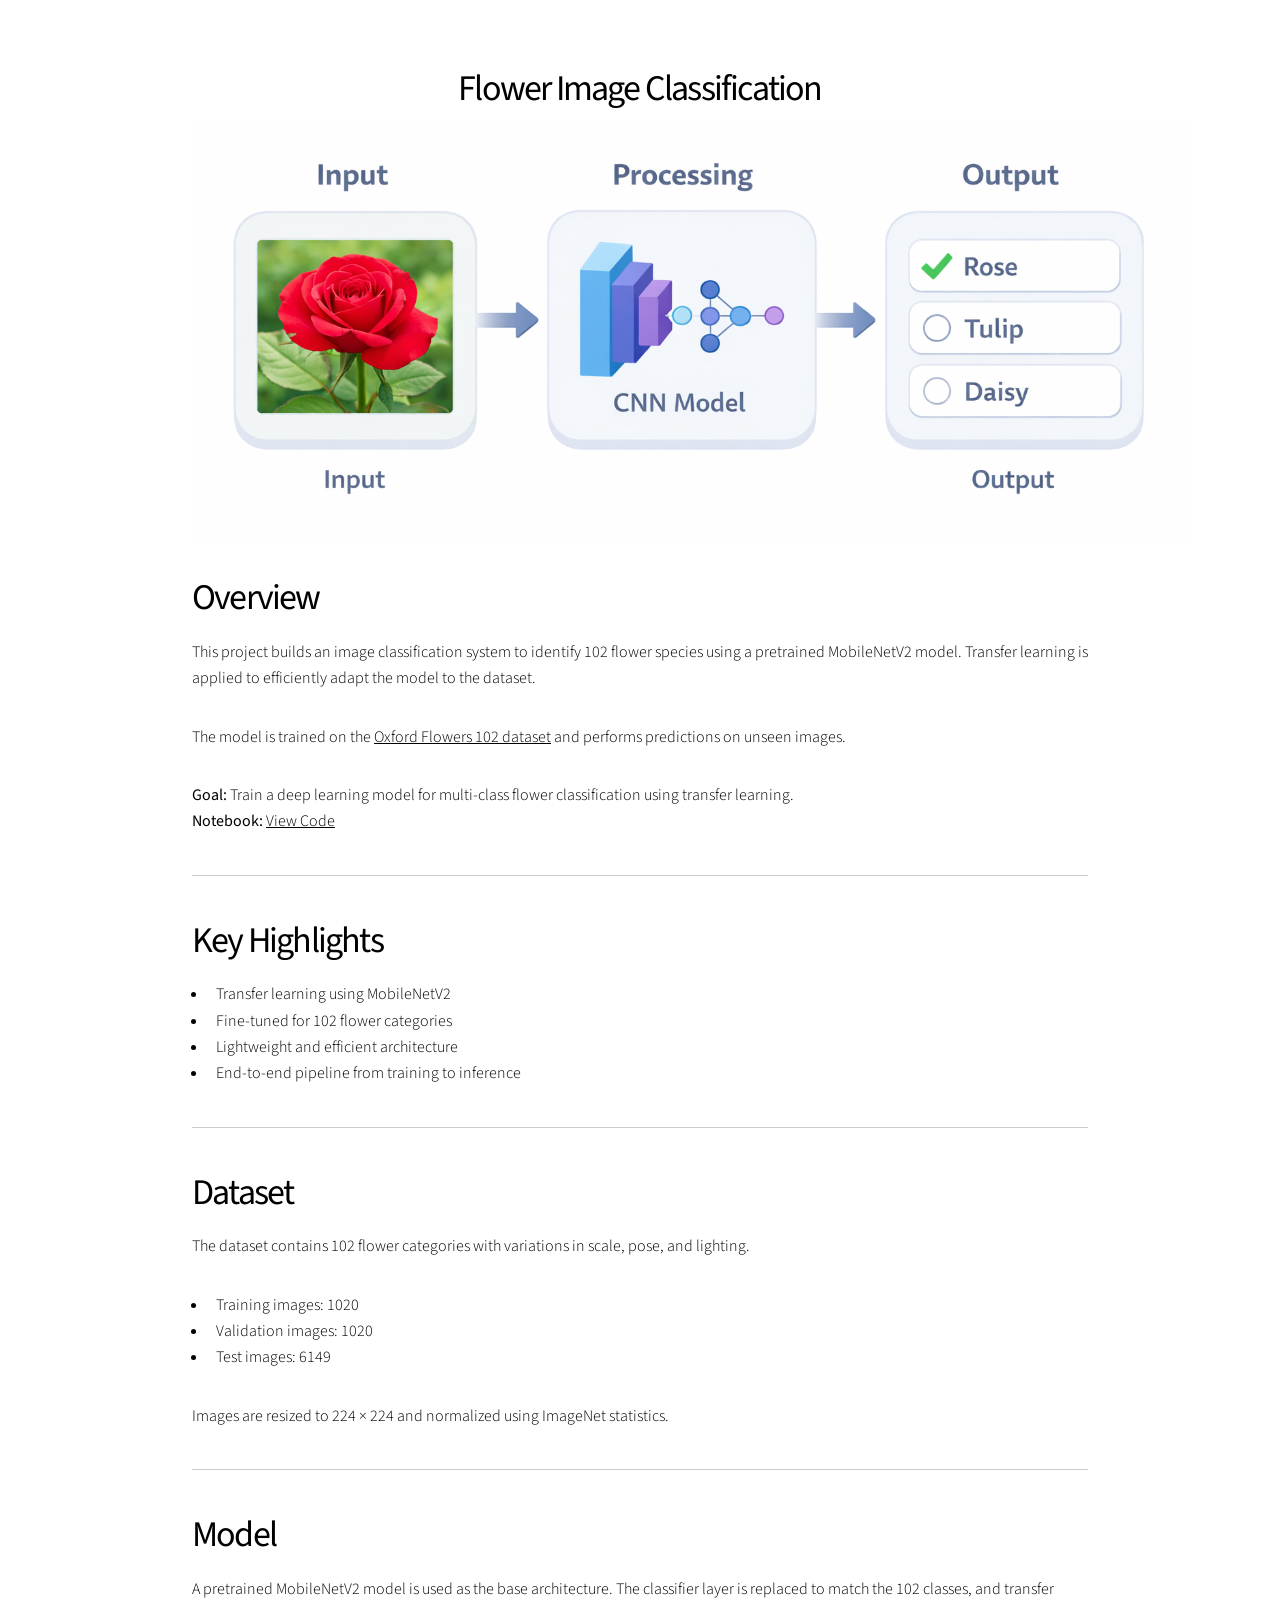
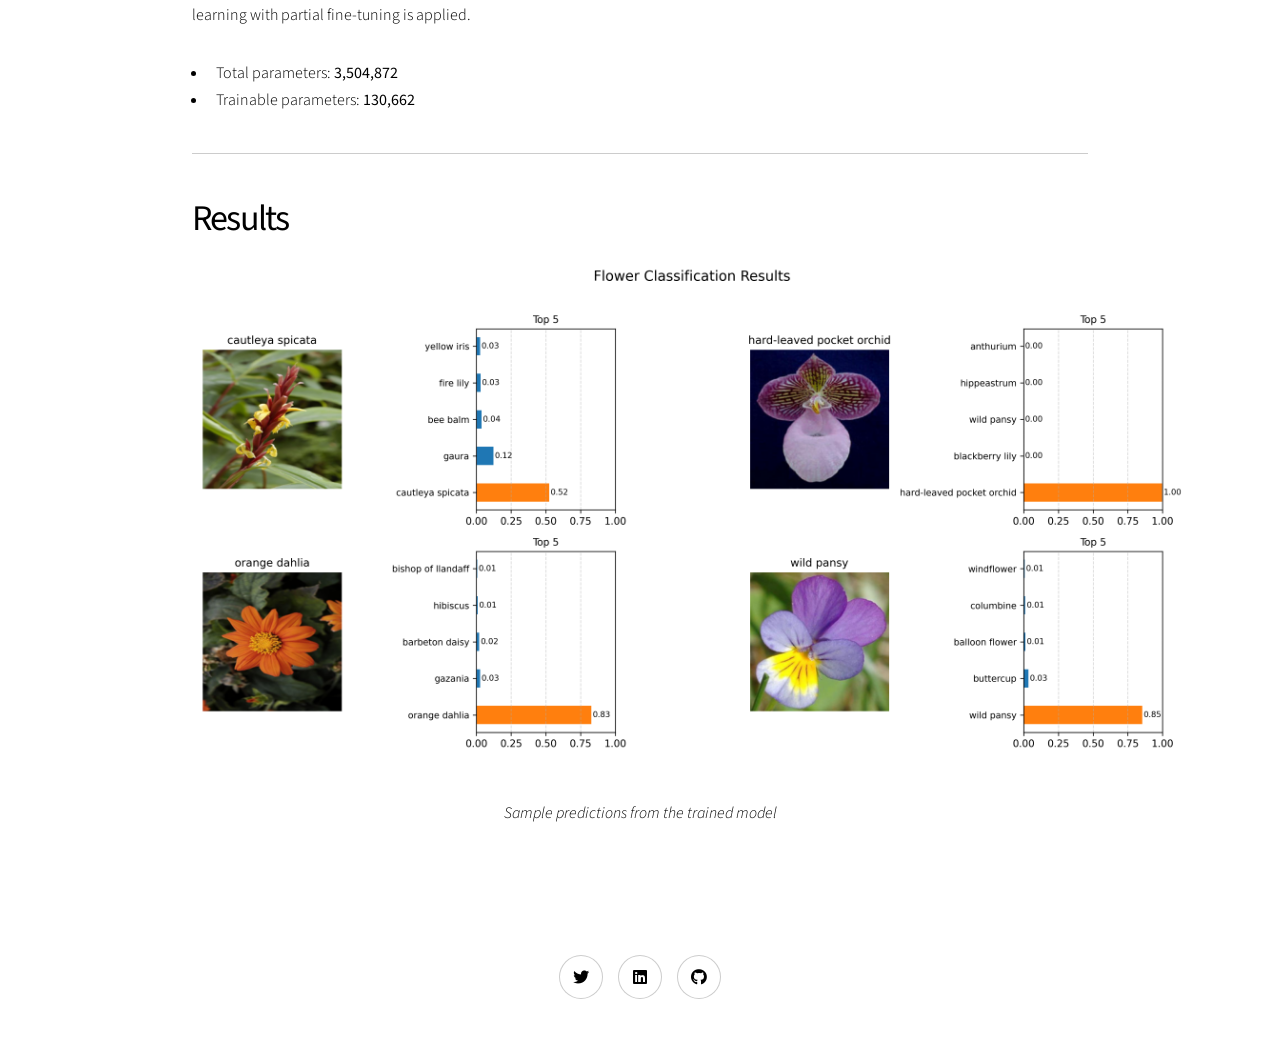
==== commit 2649548d: "refactor: fix model, training loop, and label mapping" ====
--- a/flower_image_classification.html
+++ b/flower_image_classification.html
@@ -1,12 +1,7 @@
 <!DOCTYPE HTML>
-<!--
-	Story by HTML5 UP
-	html5up.net | @ajlkn
-	Free for personal and commercial use under the CCA 3.0 license (html5up.net/license)
 
-	Note: Only needed for demo purposes. Delete for production sites.
--->
 <html>
+	
 	<head>
 		<title>Image Classifier</title>
 		<meta charset="utf-8" />
@@ -14,142 +9,106 @@
 		<link rel="stylesheet" href="assets/css/main.css" />
 		<noscript><link rel="stylesheet" href="assets/css/noscript.css" /></noscript>
 	</head>
+
+
 	<body class="is-preload">
 
+		<section class="wrapper style1 align-left">
+		<div class="inner">
+			<header class="major">
+				<h2 align="center"><strong>Flower Image Classification</strong></h2>
+				<p align="center">
+					<img src="images/flower_classifier.png" 
+						alt="Flower Classification Diagram" 
+						width="1000">
+				</p>
+			</header>
+
+			
+
+			<div class="content">
+
+			<!-- Description -->
+			<h2><strong>Overview</strong></h2>
+			<p>
+				This project builds an image classification system to identify 102 flower species using a pretrained MobileNetV2 model.
+				Transfer learning is applied to efficiently adapt the model to the dataset.
+			</p>
+
+			<p>
+				The model is trained on the 
+				<a href="https://docs.pytorch.org/vision/main/generated/torchvision.datasets.Flowers102.html">
+				Oxford Flowers 102 dataset</a> and performs predictions on unseen images.
+			</p>
+
+			<!-- Goal + Link -->
+			<p>
+				<b>Goal:</b> Train a deep learning model for multi-class flower classification using transfer learning.<br>
+				<b>Notebook:</b> <a href="ml_project/flower_image_classification/notebooks/flower_image_classification.ipynb">View Code</a>
+			</p>
+
+			<hr />
+
+			<!-- Highlights (NEW - very important) -->
+			<h2><b>Key Highlights</b></h2>
+			<ul>
+				<li>Transfer learning using MobileNetV2</li>
+				<li>Fine-tuned for 102 flower categories</li>
+				<li>Lightweight and efficient architecture</li>
+				<li>End-to-end pipeline from training to inference</li>
+			</ul>
+
+			<hr />
+
+			<!-- Dataset -->
+			<h2><b>Dataset</b></h2>
+			<p>
+				The dataset contains 102 flower categories with variations in scale, pose, and lighting.
+			</p>
+
+			<ul>
+				<li>Training images: 1020</li>
+				<li>Validation images: 1020</li>
+				<li>Test images: 6149</li>
+			</ul>
+
+			<p>
+				Images are resized to 224 × 224 and normalized using ImageNet statistics.
+			</p>
+
+			<hr />
+
+			<!-- Model -->
+			<h2><b>Model</b></h2>
+			<p>
+				A pretrained MobileNetV2 model is used as the base architecture. The classifier layer is replaced to match 
+				the 102 classes, and transfer learning with partial fine-tuning is applied.
+			</p>
+
+			<ul>
+				<li>Total parameters: <b>3,504,872</b></li>
+				<li>Trainable parameters: <b>130,662</b></li>
+			</ul>
+
+			<hr />
+
+			<!-- Results -->
+			<h2><b>Results</b></h2>
+
+			<p align="center">
+				<img src="images/predictions_grid.png" width="1000">
+			</p>
+
+			<p align="center"><i>Sample predictions from the trained model</i></p>
+
+			</div>
+		</div>
+		</section>
 
 
-				<!-- Additional Elements -->
-					<section class="wrapper style1 align-left">
-						<div class="inner">
-							<header class="major">
-
-								<h2 align="center"><strong>Flower Image Classification</strong></h2>
-
-								<p align="center">
-									<img src="images/flower_classifier.png" 
-										alt="Flower Classification Diagram" 
-										width="800">
-								</p>
-
-							</header>
-
-							<hr />
-								<!-- Heading -->
-								 <section>
-									<section>
-										<div class="content">
-
-											<h2> <strong>Description</strong></h2>
-											 <p>
-												AI is increasingly integrated into applications for example, a smartphone app can identify flowers from a camera image. This project trains an image classifier to recognize 102 species of flowers using deep learning. We leverage a pretrained convolutional neural network (MobileNetV2) and adapt it for our task via transfer learning.
-												</p>
-
-												<p>
-												The model is trained on the <a href="https://docs.pytorch.org/vision/main/generated/torchvision.datasets.Flowers102.html">Oxford Flowers 102 dataset</a>,
-												which contains 102 flower categories (examples shown above). After training, we use the model for inference on new images.
-												</p>
-											
-
-								
-								<h3><b>Goal:</b></h3>
-            						<p>Build and train a PyTorch-based image classifier to identify flower species using transfer learning.</p>
-
+		
 				
-								<b> Check My </b> - 
-								<a href="flower_image_classification.html"> Jupyter notebook</a>.
-
-								<hr />
-
-								<header>
-									
-									<h2> <b> Dataset </b></h2>
-								</header>
-								<p>
-									The Oxford Flowers 102 dataset is a consistent of 102 flower categories commonly occurring in the United Kingdom. Each class consists of between 40 and 258 images. The images have large scale, pose and light variations. In addition, there are categories that have large variations within the category and several very similar categories.
-							    </p>
-
-								<header>
-								<h3><b>Data Exploration</b></h3>
-								</header>
-								<p>The dataset has three splits (train, validation, test):</p>
-								<ul>
-								<li>Training images: 1020</li>
-								<li>Validation images: 1020</li>
-								<li>Test images: 6149</li>
-								<li>Number of classes: 102</li>
-								</ul>
-								<p>
-								All images are resized to 224 × 224 pixels and normalized (pixel values scaled to [0, 1]
-								and standardized using ImageNet mean/std) to match the input requirements of the model.
-								</p>
-								
-								<header>
-								<h4><b>Shape and Corresponding Label</b></h4>
-								</header>
-								<p><img src="ml_project/flower_image_classification/assets/shape_and_label.png" alt="Example image and its label" width="400"></p>
-								<ul>
-								<li>Image shape: (500, 667, 3)</li>
-								<li>Label: 72</li>
-								<li>Class name: water lily</li>
-								</ul>
-								<hr />
-
-								<header>
-								<h2><b>Build and Train the Classifier</b></h2>
-								</header>
-								<header>
-								<h3><b>Model Architecture</b></h3>
-								</header>
-								<p>
-								We use MobileNetV2 pretrained on ImageNet as the base model. The feature extraction layers are frozen,
-								and the final classifier layer is replaced to match 102 flower classes. This transfer learning approach
-								enables efficient training while leveraging powerful learned features.
-								</p>
-								<h3><b>Model Summary</b></h3>
-								<ul>
-								<li>Total parameters: <b>3,504,872</b></li>
-								<li>Trainable parameters: <b>130,662</b></li>
-								<li>Non-trainable (frozen) parameters: <b>3,374,210</b></li>
-								</ul>
-
-
-								<h3><b>Training</b></h3>
-								<p>
-								The model is trained using PyTorch. We use the CrossEntropyLoss function and the Adam optimizer,
-								and we monitor training and validation accuracy and loss during training.
-								</p>
-
-								<h3><b>Training Performance</b></h3>
-								<p>Example plot of training and validation loss/accuracy over epochs:</p>
-
-								<h3><b>Trained Model</b></h3>
-								<p>
-								The trained model weights are saved as a PyTorch checkpoint file (`.pth`). This allows the model to
-								be reloaded later for inference without retraining.
-								</p>
-
-								<h3><b>Evaluation (Test Set)</b></h3>
-								<p>
-								The model is evaluated on the held-out test set to measure performance on unseen data.
-								</p>
-								<ul>
-
-								<li>Test accuracy: <b>81.786%</b> (example)</li>
-								<li>Test loss: <b>1.1552</b> (example)</li>
-								</ul>
-
-
-								<header>
-								<h2><b>Final Output</b></h2>
-								</header>
-								<p>
-								Finally, we use the trained model to make predictions on new flower images.
-								The output shows the input image alongside a bar chart of the top predicted classes and their probabilities.
-								</p>
-								<img src='images/predictions_grid.png' width=1000px>
-							    <hr />
-									
-
+				
 				<!-- Footer -->
 				<footer class="wrapper style1 align-center">
 					<div class="inner">
--- a/assets/css/main.css
+++ b/assets/css/main.css
@@ -1,10 +1,10 @@
 @import url(fontawesome-all.min.css);
 @import url("https://fonts.googleapis.com/css?family=Source+Sans+Pro:300,300i,400,400i");
 
-/*
-	Story by HTML5 UP
-	html5up.net | @ajlkn
-	Free for personal and commercial use under the CCA 3.0 license (html5up.net/license)
+/*
+	Story by HTML5 UP
+	html5up.net | @ajlkn
+	Free for personal and commercial use under the CCA 3.0 license (html5up.net/license)
 */
 
 html, body, div, span, applet, object,
@@ -8600,4 +8600,33 @@
 
 			#wrapper.divided > .invert:first-child {
 				box-shadow: none !important;
-			}+			}
+
+
+/* Force proper centering */
+.banner.style1 .image {
+    position: relative;
+    background: #ffffff;
+}
+
+/* Absolute center (always works) */
+.banner.style1 .image img {
+    position: absolute;
+    top: 50%;
+    left: 50%;
+    transform: translate(-50%, -50%);
+
+    max-width:65%;
+    max-height: 70%;
+
+    width: auto;
+    height: auto;
+}
+
+.image.fit img {
+    max-width: 800px;   /* control width */
+    width: 100%;
+    height: auto;
+    margin: 0 auto;
+    display: block;
+}
